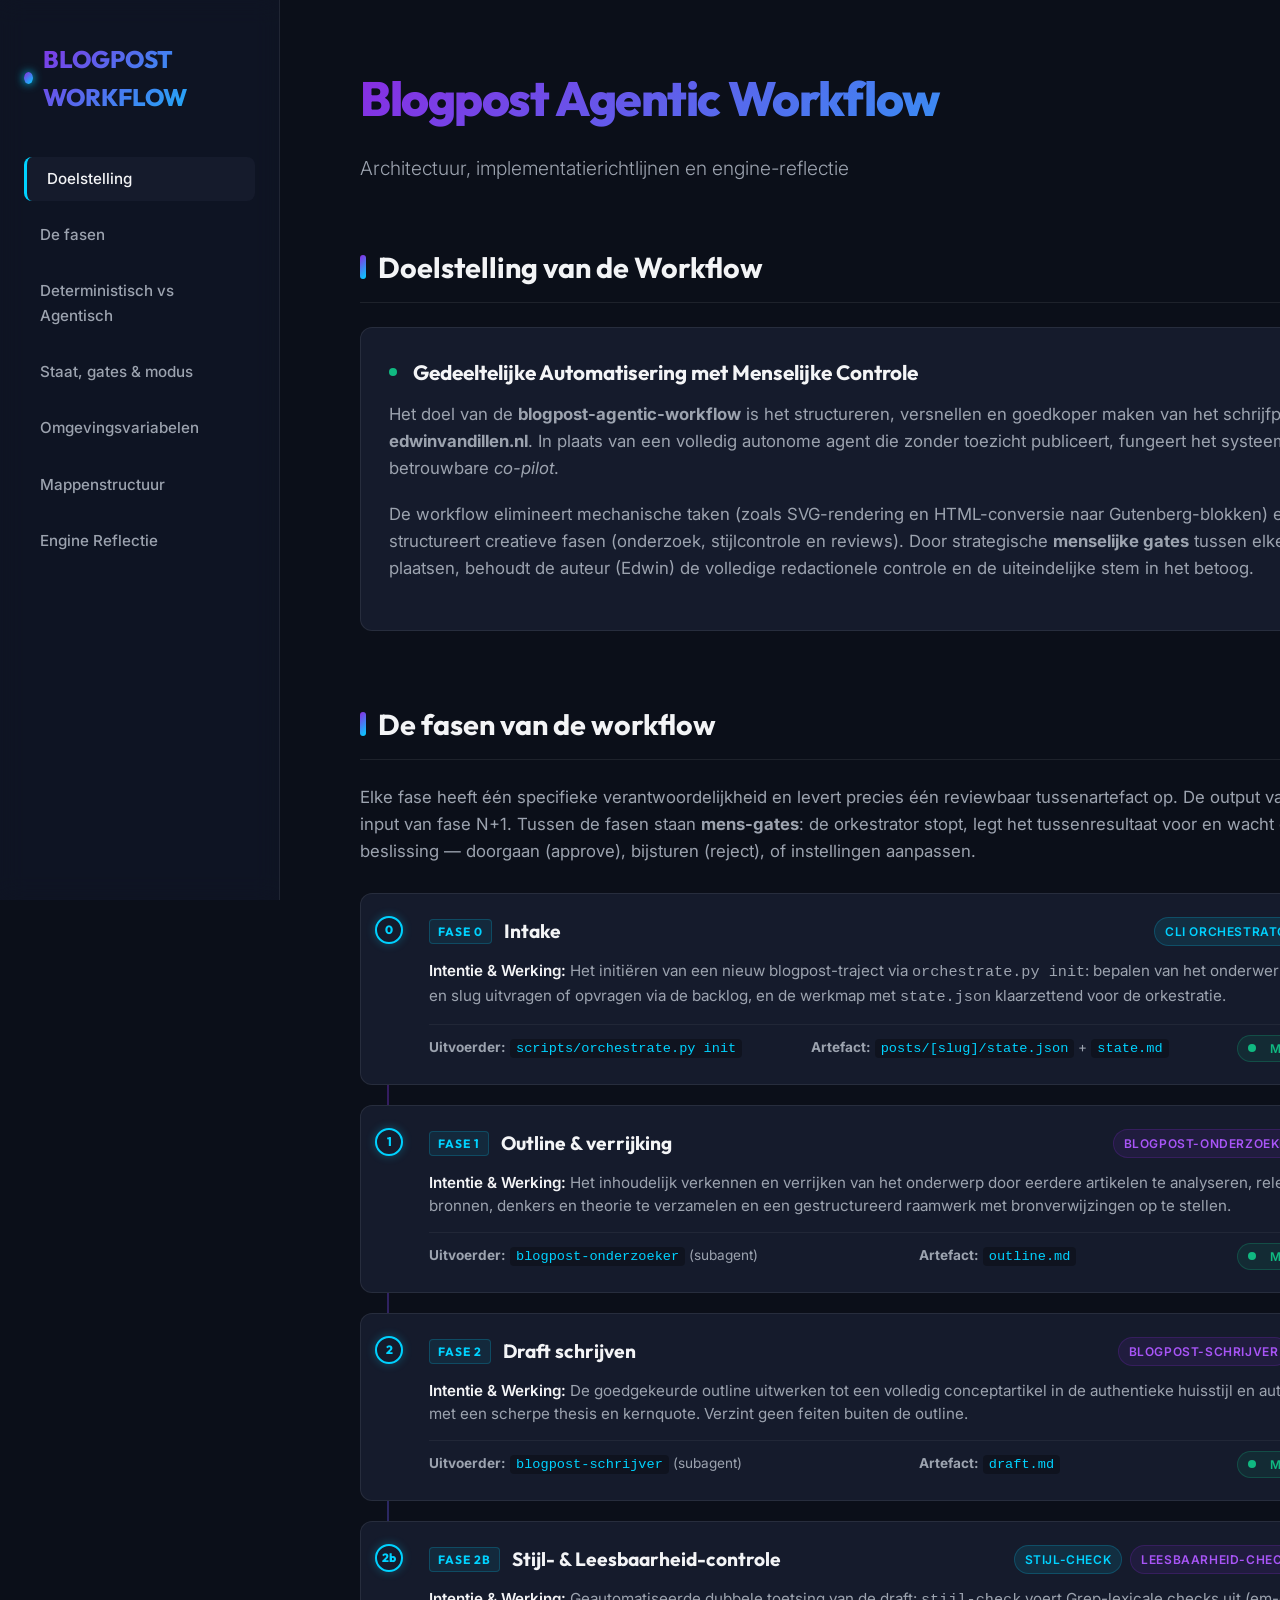
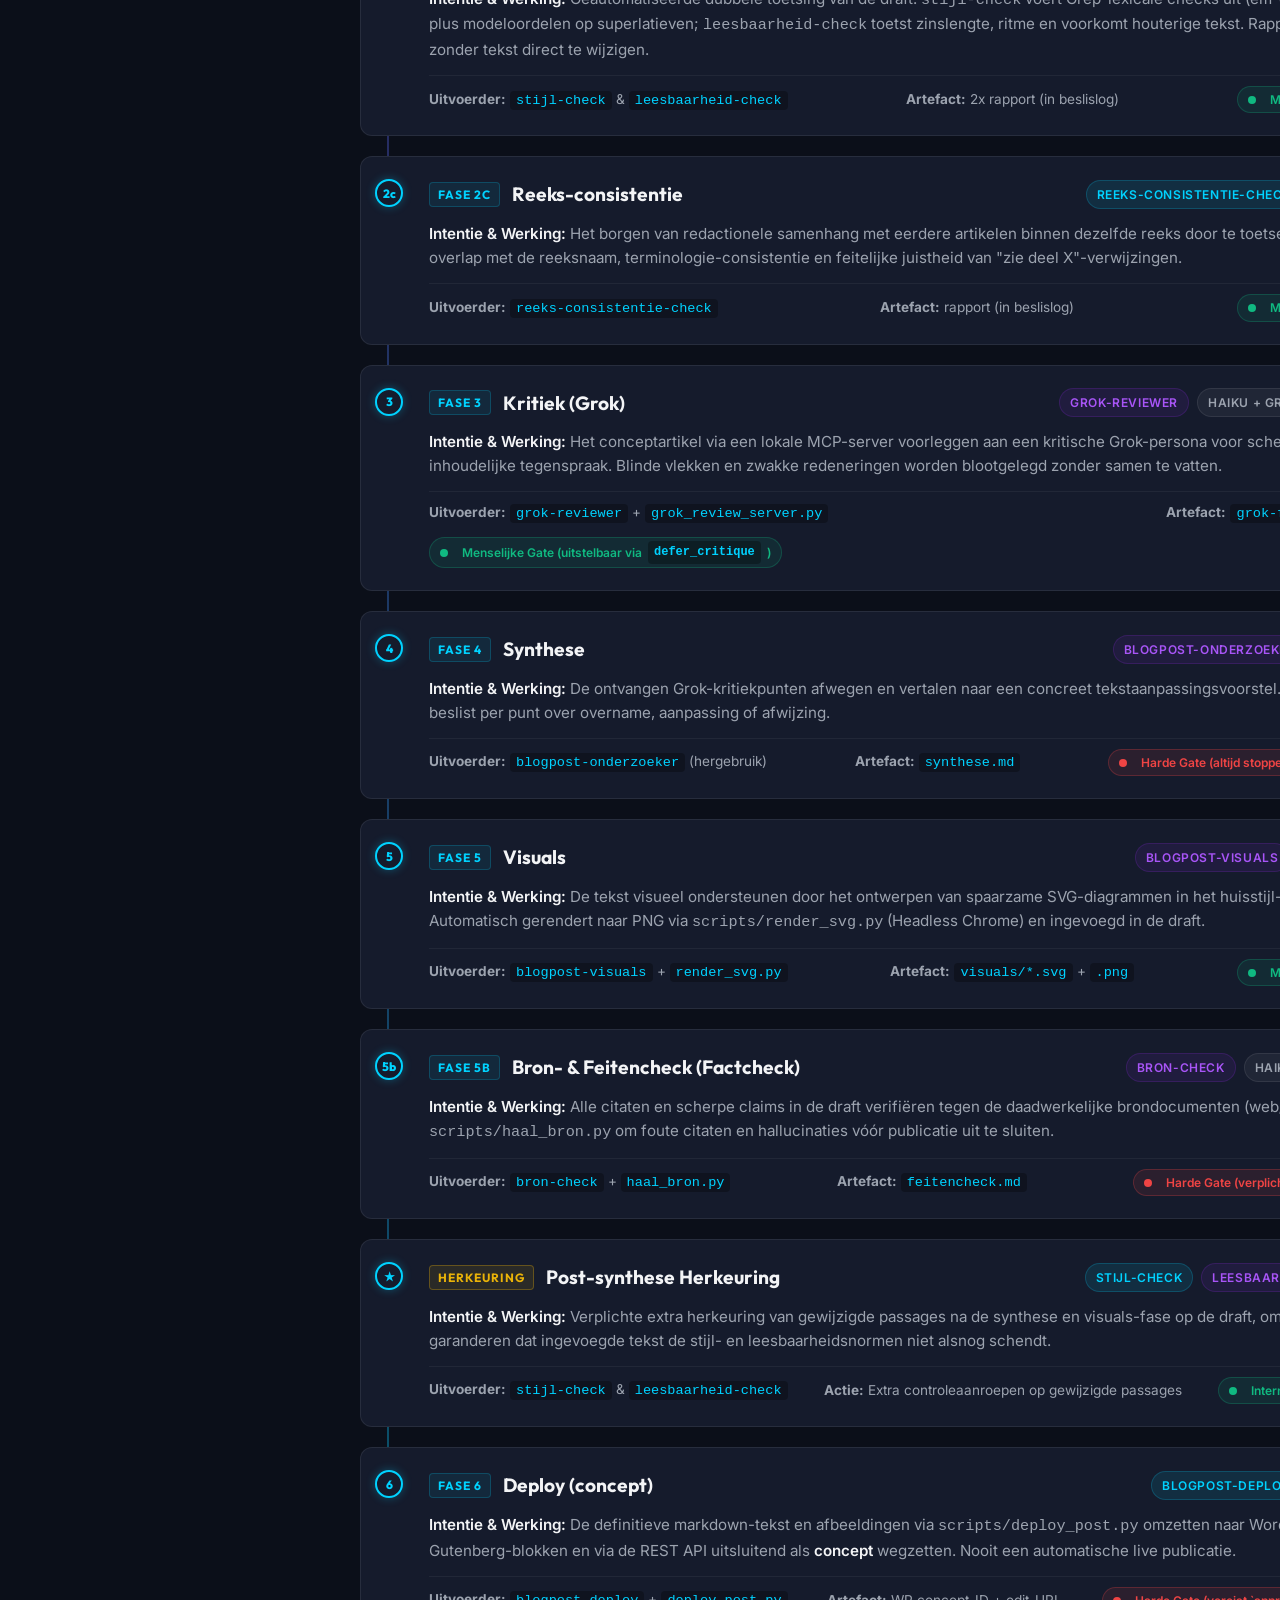
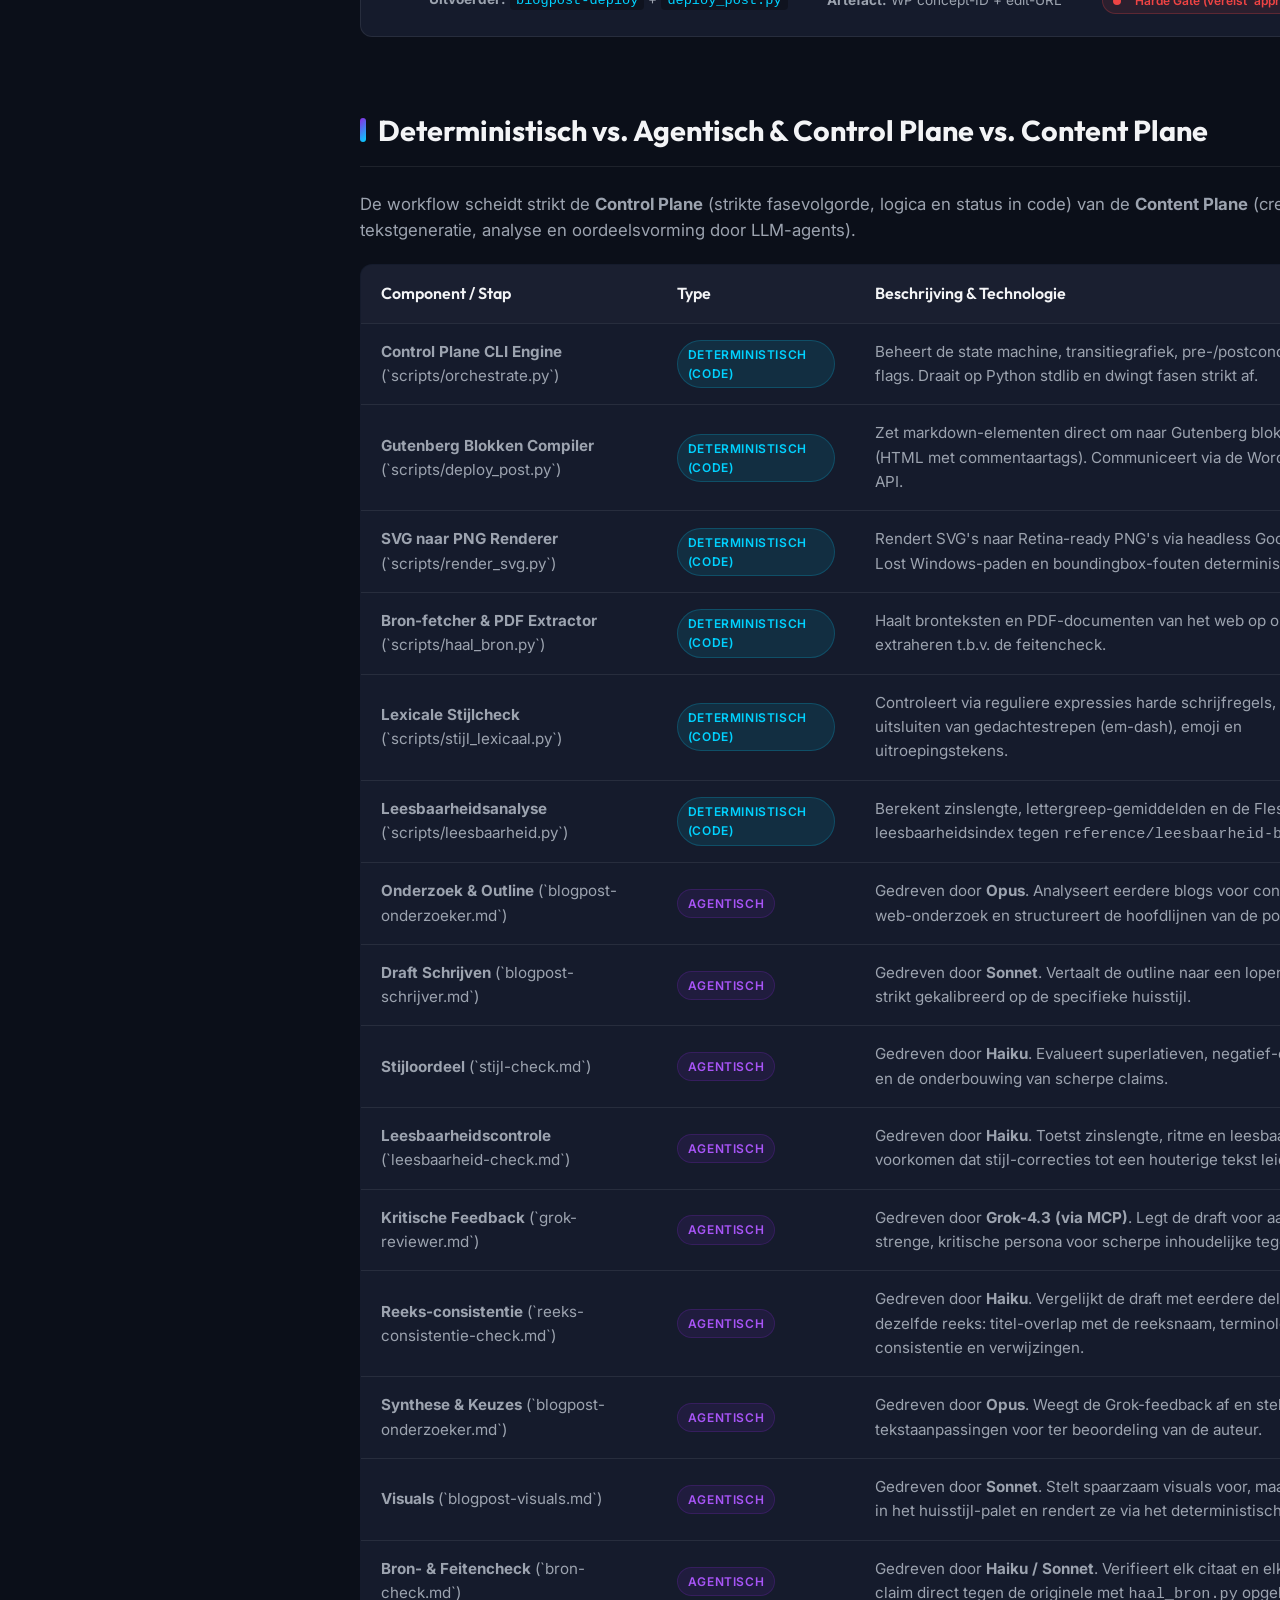
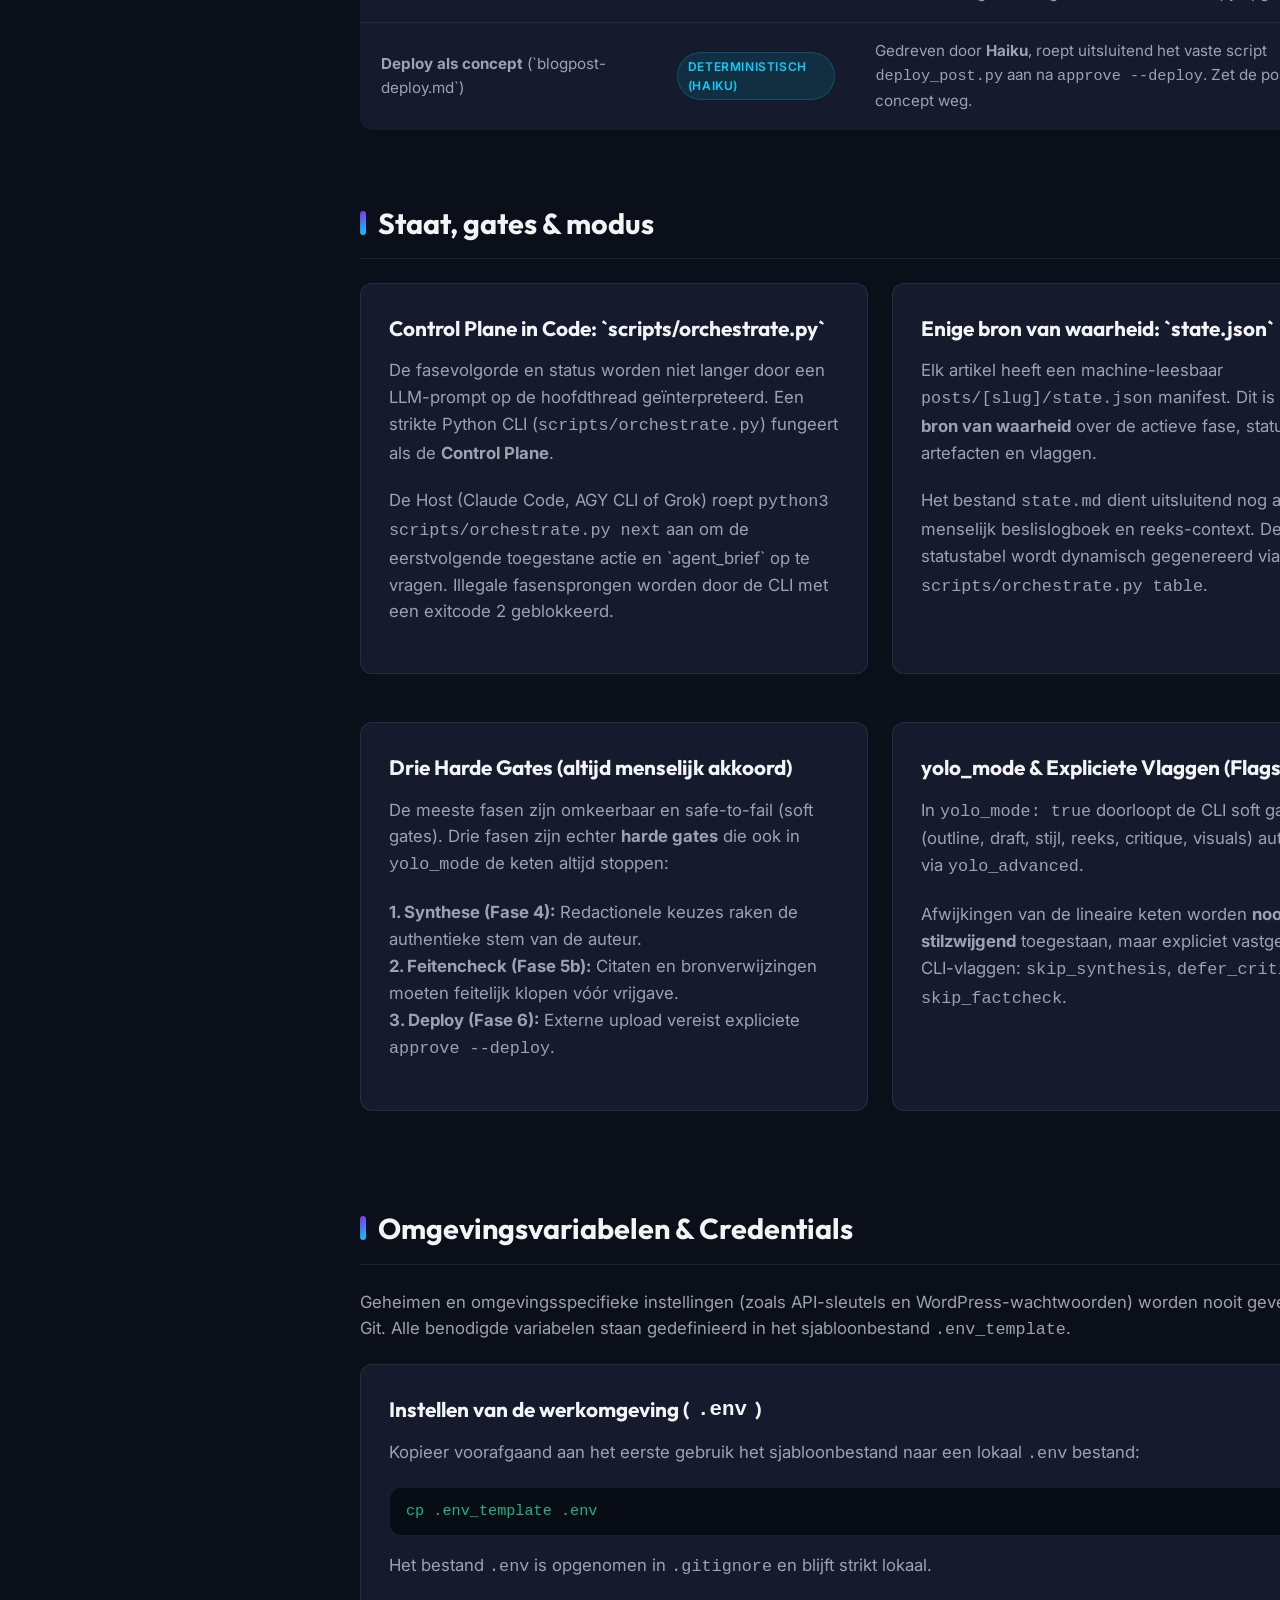
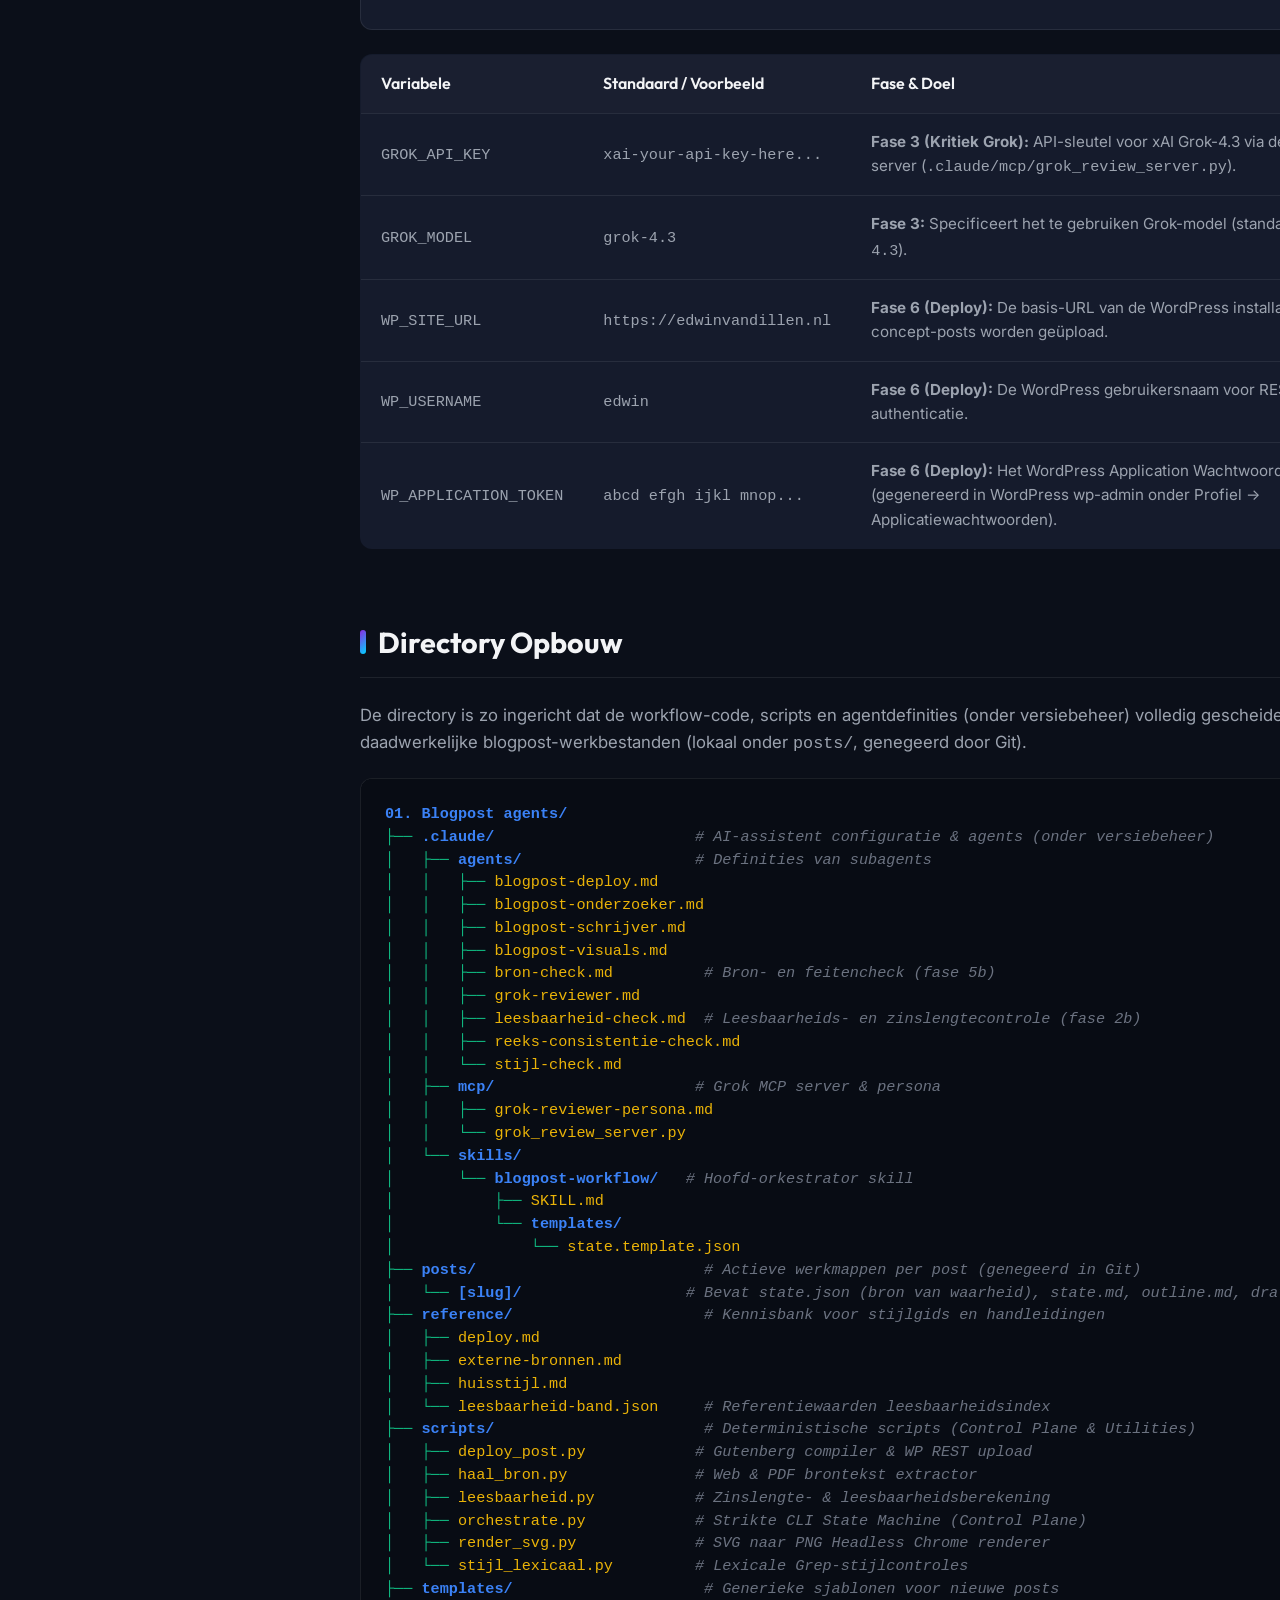
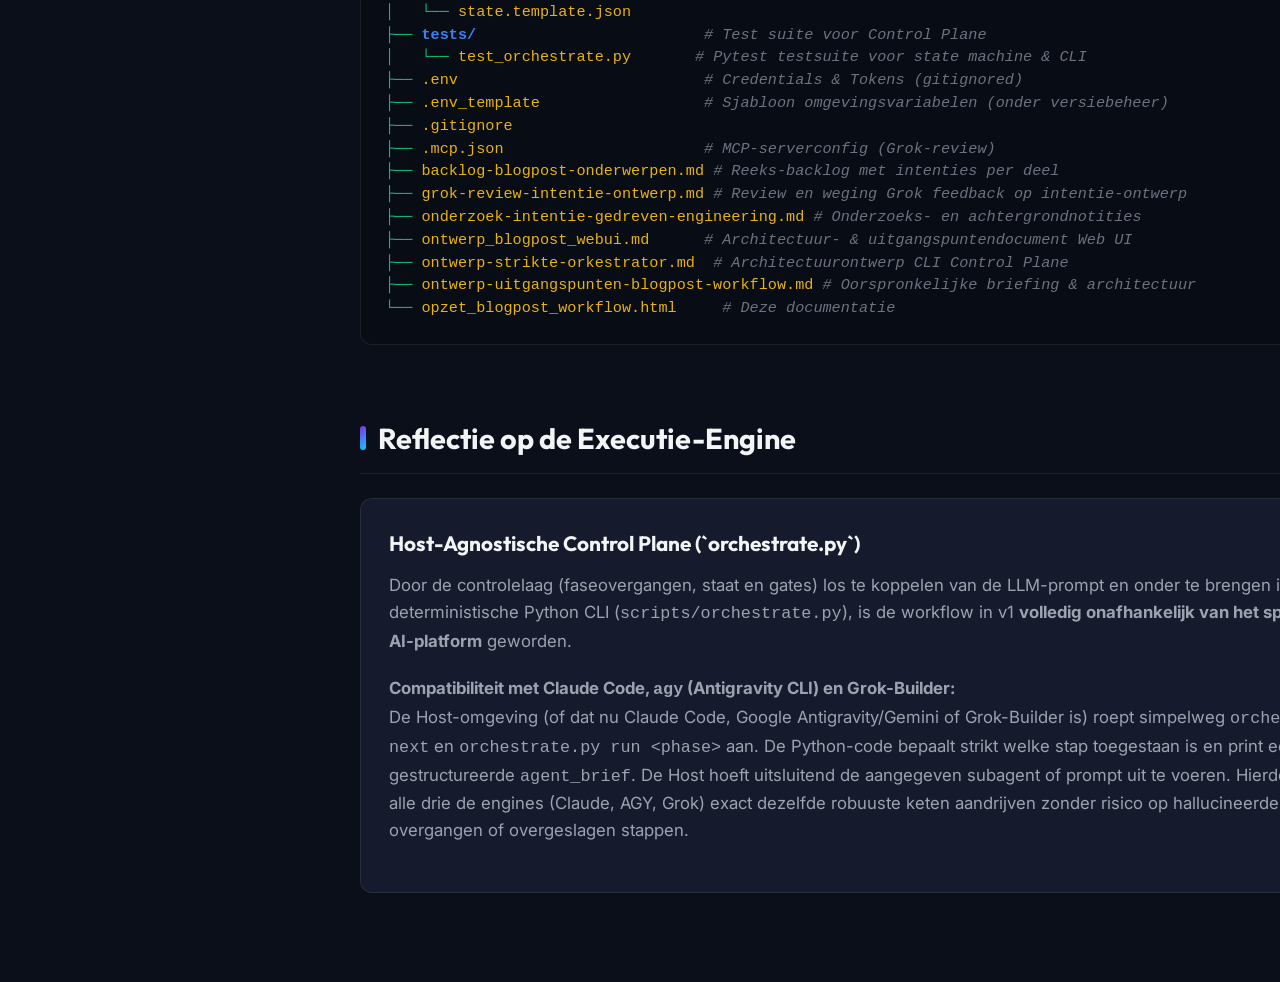
==== opzet_blogpost_workflow.html @ eaa18e64 "docs: add ontwerp_blogpost_webui.md design document for Web UI and refactoring roadmap" ====
<!DOCTYPE html>
<html lang="nl">
<head>
    <meta charset="UTF-8">
    <meta name="viewport" content="width=device-width, initial-scale=1.0">
    <title>Blogpost Agentic Workflow - Documentatie</title>
    <!-- Google Fonts: Outfit & Inter -->
    <link rel="preconnect" href="https://fonts.googleapis.com">
    <link rel="preconnect" href="https://fonts.gstatic.com" crossorigin>
    <link href="https://fonts.googleapis.com/css2?family=Inter:wght@300;400;500;600&family=Outfit:wght@400;500;600;700;800&display=swap" rel="stylesheet">
    <style>
        :root {
            --bg-color: #0b0f19;
            --card-bg: #151b2c;
            --card-hover-bg: #1a2238;
            --text-main: #f3f4f6;
            --text-muted: #9ca3af;
            --accent-primary: #8a2be2;
            --accent-secondary: #00d2ff;
            --accent-gradient: linear-gradient(135deg, #8a2be2 0%, #00d2ff 100%);
            --border-color: rgba(255, 255, 255, 0.08);
            --border-hover: rgba(255, 255, 255, 0.15);
            --glow-color: rgba(138, 43, 226, 0.15);
        }

        * {
            box-sizing: border-box;
            margin: 0;
            padding: 0;
        }

        body {
            font-family: 'Inter', sans-serif;
            background-color: var(--bg-color);
            color: var(--text-main);
            line-height: 1.6;
            padding: 0;
            overflow-x: hidden;
        }

        /* Layout */
        .wrapper {
            display: flex;
            min-height: 100vh;
        }

        /* Sidebar Navigation */
        aside {
            width: 280px;
            background-color: rgba(15, 22, 38, 0.8);
            border-right: 1px solid var(--border-color);
            padding: 40px 24px;
            position: fixed;
            height: 100vh;
            overflow-y: auto;
            backdrop-filter: blur(12px);
            z-index: 10;
        }

        .logo {
            font-family: 'Outfit', sans-serif;
            font-size: 1.5rem;
            font-weight: 800;
            background: var(--accent-gradient);
            -webkit-background-clip: text;
            -webkit-text-fill-color: transparent;
            margin-bottom: 40px;
            display: flex;
            align-items: center;
            gap: 10px;
        }

        .logo::before {
            content: '';
            display: inline-block;
            width: 12px;
            height: 12px;
            border-radius: 50%;
            background: var(--accent-gradient);
            box-shadow: 0 0 10px var(--accent-secondary);
        }

        nav ul {
            list-style: none;
        }

        nav li {
            margin-bottom: 12px;
        }

        nav a {
            color: var(--text-muted);
            text-decoration: none;
            font-size: 0.95rem;
            font-weight: 500;
            display: flex;
            align-items: center;
            padding: 10px 16px;
            border-radius: 8px;
            transition: all 0.3s ease;
        }

        nav a:hover, nav a.active {
            color: var(--text-main);
            background-color: var(--card-bg);
            border-left: 3px solid var(--accent-secondary);
            padding-left: 20px;
        }

        /* Main Content */
        main {
            margin-left: 280px;
            flex: 1;
            padding: 60px 80px;
            max-width: 1200px;
        }

        header {
            margin-bottom: 60px;
            position: relative;
        }

        h1 {
            font-family: 'Outfit', sans-serif;
            font-size: 3rem;
            font-weight: 800;
            margin-bottom: 16px;
            letter-spacing: -0.03em;
            background: var(--accent-gradient);
            -webkit-background-clip: text;
            -webkit-text-fill-color: transparent;
        }

        .subtitle {
            font-size: 1.2rem;
            color: var(--text-muted);
            font-weight: 300;
        }

        section {
            margin-bottom: 70px;
            scroll-margin-top: 60px;
        }

        h2 {
            font-family: 'Outfit', sans-serif;
            font-size: 1.8rem;
            font-weight: 700;
            margin-bottom: 24px;
            border-bottom: 1px solid var(--border-color);
            padding-bottom: 12px;
            display: flex;
            align-items: center;
            gap: 12px;
        }

        h2::before {
            content: '';
            display: inline-block;
            width: 6px;
            height: 24px;
            border-radius: 3px;
            background: var(--accent-gradient);
        }

        p {
            color: var(--text-muted);
            margin-bottom: 20px;
            font-size: 1.05rem;
        }

        /* Cards & Grids */
        .card {
            background-color: var(--card-bg);
            border: 1px solid var(--border-color);
            border-radius: 12px;
            padding: 28px;
            margin-bottom: 24px;
            position: relative;
            overflow: hidden;
            transition: all 0.3s cubic-bezier(0.4, 0, 0.2, 1);
        }

        .card::before {
            content: '';
            position: absolute;
            top: 0;
            left: 0;
            width: 100%;
            height: 100%;
            background: linear-gradient(135deg, rgba(138, 43, 226, 0.05) 0%, rgba(0, 210, 255, 0.05) 100%);
            opacity: 0;
            transition: opacity 0.3s ease;
        }

        .card:hover {
            transform: translateY(-4px);
            border-color: var(--border-hover);
            box-shadow: 0 12px 30px var(--glow-color);
            background-color: var(--card-hover-bg);
        }

        .card:hover::before {
            opacity: 1;
        }

        .card h3 {
            font-family: 'Outfit', sans-serif;
            font-size: 1.3rem;
            margin-bottom: 12px;
            color: var(--text-main);
            display: flex;
            align-items: center;
            gap: 8px;
        }

        .grid-2 {
            display: grid;
            grid-template-columns: 1fr 1fr;
            gap: 24px;
        }

        /* Split view */
        .split {
            display: flex;
            gap: 30px;
        }

        .split-col {
            flex: 1;
        }

        /* Table design */
        table {
            width: 100%;
            border-collapse: collapse;
            margin-top: 20px;
            background-color: var(--card-bg);
            border-radius: 12px;
            overflow: hidden;
            border: 1px solid var(--border-color);
        }

        th, td {
            padding: 16px 20px;
            text-align: left;
        }

        th {
            background-color: rgba(255, 255, 255, 0.02);
            font-family: 'Outfit', sans-serif;
            font-weight: 600;
            color: var(--text-main);
            border-bottom: 1px solid var(--border-color);
        }

        td {
            border-bottom: 1px solid var(--border-color);
            color: var(--text-muted);
            font-size: 0.95rem;
        }

        tr:last-child td {
            border-bottom: none;
        }

        tr:hover td {
            color: var(--text-main);
            background-color: rgba(255, 255, 255, 0.01);
        }

        /* Directory structure styling */
        .dir-tree {
            font-family: 'Courier New', Courier, monospace;
            background-color: #080c14;
            border: 1px solid var(--border-color);
            border-radius: 12px;
            padding: 24px;
            color: #10b981;
            font-size: 0.95rem;
            line-height: 1.5;
            overflow-x: auto;
            white-space: pre;
        }

        .dir-tree .comment {
            color: #6b7280;
            font-style: italic;
        }

        .dir-tree .folder {
            color: #3b82f6;
            font-weight: bold;
        }

        .dir-tree .file {
            color: #eab308;
        }

        /* Badge component */
        .badge {
            display: inline-block;
            padding: 4px 10px;
            border-radius: 9999px;
            font-size: 0.75rem;
            font-weight: 600;
            text-transform: uppercase;
            letter-spacing: 0.05em;
        }

        .badge-det {
            background-color: rgba(0, 210, 255, 0.1);
            color: var(--accent-secondary);
            border: 1px solid rgba(0, 210, 255, 0.2);
        }

        .badge-agent {
            background-color: rgba(138, 43, 226, 0.1);
            color: #a855f7;
            border: 1px solid rgba(138, 43, 226, 0.2);
        }

        /* Interactive pulse dot */
        .pulse {
            width: 8px;
            height: 8px;
            border-radius: 50%;
            background: #10b981;
            box-shadow: 0 0 0 0 rgba(16, 185, 129, 0.7);
            animation: pulse-animation 2s infinite;
            display: inline-block;
            margin-right: 8px;
        }

        @keyframes pulse-animation {
            0% {
                transform: scale(0.95);
                box-shadow: 0 0 0 0 rgba(16, 185, 129, 0.7);
            }
            70% {
                transform: scale(1);
                box-shadow: 0 0 0 6px rgba(16, 185, 129, 0);
            }
            100% {
                transform: scale(0.95);
                box-shadow: 0 0 0 0 rgba(16, 185, 129, 0);
            }
        }

        /* Verticale Fasering Lijst */
        .vertical-phase-list {
            display: flex;
            flex-direction: column;
            gap: 20px;
            margin-top: 28px;
            margin-bottom: 40px;
            position: relative;
        }

        .vertical-phase-list::before {
            content: '';
            position: absolute;
            top: 24px;
            bottom: 24px;
            left: 27px;
            width: 2px;
            background: linear-gradient(180deg, var(--accent-primary) 0%, var(--accent-secondary) 100%);
            opacity: 0.35;
            z-index: 1;
        }

        .vertical-phase-item {
            position: relative;
            background-color: var(--card-bg);
            border: 1px solid var(--border-color);
            border-radius: 12px;
            padding: 22px 26px 22px 68px;
            transition: all 0.3s cubic-bezier(0.4, 0, 0.2, 1);
            z-index: 2;
        }

        .vertical-phase-item:hover {
            background-color: var(--card-hover-bg);
            border-color: var(--border-hover);
            box-shadow: 0 8px 25px var(--glow-color);
            transform: translateX(4px);
        }

        .vertical-phase-marker {
            position: absolute;
            left: 14px;
            top: 22px;
            width: 28px;
            height: 28px;
            border-radius: 50%;
            background: var(--card-bg);
            border: 2px solid var(--accent-secondary);
            color: var(--accent-secondary);
            display: flex;
            align-items: center;
            justify-content: center;
            font-family: 'Outfit', sans-serif;
            font-size: 0.75rem;
            font-weight: 800;
            box-shadow: 0 0 10px rgba(0, 210, 255, 0.3);
            z-index: 3;
        }

        .vertical-phase-content {
            display: flex;
            flex-direction: column;
            gap: 8px;
        }

        .vertical-phase-header {
            display: flex;
            align-items: center;
            justify-content: space-between;
            flex-wrap: wrap;
            gap: 12px;
        }

        .vertical-phase-title-group {
            display: flex;
            align-items: center;
            gap: 12px;
        }

        .vertical-phase-nr {
            font-family: 'Outfit', sans-serif;
            font-size: 0.75rem;
            font-weight: 700;
            text-transform: uppercase;
            letter-spacing: 0.08em;
            color: var(--accent-secondary);
            background: rgba(0, 210, 255, 0.08);
            padding: 2px 8px;
            border-radius: 4px;
            border: 1px solid rgba(0, 210, 255, 0.2);
        }

        .vertical-phase-item h4 {
            font-family: 'Outfit', sans-serif;
            font-size: 1.2rem;
            color: var(--text-main);
            font-weight: 700;
            margin: 0;
        }

        .vertical-phase-badges {
            display: flex;
            align-items: center;
            gap: 8px;
        }

        .vertical-phase-intentie {
            font-size: 0.95rem;
            color: var(--text-muted);
            line-height: 1.55;
            margin-top: 4px;
        }

        .vertical-phase-intentie strong {
            color: var(--text-main);
            font-weight: 600;
        }

        .vertical-phase-meta {
            display: flex;
            flex-wrap: wrap;
            align-items: center;
            justify-content: space-between;
            gap: 12px;
            font-size: 0.85rem;
            color: var(--text-muted);
            padding-top: 10px;
            margin-top: 6px;
            border-top: 1px solid rgba(255, 255, 255, 0.05);
        }

        .vertical-phase-meta code {
            color: var(--accent-secondary);
            font-family: 'Courier New', Courier, monospace;
            background: rgba(0, 0, 0, 0.3);
            padding: 2px 6px;
            border-radius: 4px;
        }

        .vertical-phase-gate-badge {
            display: inline-flex;
            align-items: center;
            gap: 6px;
            font-size: 0.75rem;
            font-weight: 600;
            color: #10b981;
            background-color: rgba(16, 185, 129, 0.1);
            border: 1px solid rgba(16, 185, 129, 0.25);
            padding: 3px 10px;
            border-radius: 999px;
        }

        .badge-model {
            background-color: rgba(255, 255, 255, 0.05);
            color: var(--text-muted);
            border: 1px solid var(--border-color);
        }

        @media (max-width: 600px) {
            .vertical-phase-item {
                padding-left: 54px;
            }
            .vertical-phase-list::before {
                left: 21px;
            }
            .vertical-phase-marker {
                left: 8px;
                width: 26px;
                height: 26px;
            }
        }

        @media (max-width: 900px) {
            aside {
                display: none;
            }
            main {
                margin-left: 0;
                padding: 40px 24px;
            }
            .grid-2 {
                grid-template-columns: 1fr;
            }
        }
    </style>
</head>
<body>

    <div class="wrapper">
        <!-- Sidebar -->
        <aside>
            <div class="logo">BLOGPOST WORKFLOW</div>
            <nav>
                <ul>
                    <li><a href="#doelstelling" class="active">Doelstelling</a></li>
                    <li><a href="#fasen">De fasen</a></li>
                    <li><a href="#architectuur">Deterministisch vs Agentisch</a></li>
                    <li><a href="#implementatie">Staat, gates &amp; modus</a></li>
                    <li><a href="#omgevingsvariabelen">Omgevingsvariabelen</a></li>
                    <li><a href="#mappenstructuur">Mappenstructuur</a></li>
                    <li><a href="#reflectie">Engine Reflectie</a></li>
                </ul>
            </nav>
        </aside>

        <!-- Main Content -->
        <main>
            <header>
                <h1>Blogpost Agentic Workflow</h1>
                <div class="subtitle">Architectuur, implementatierichtlijnen en engine-reflectie</div>
            </header>

            <!-- 1. Doelstelling -->
            <section id="doelstelling">
                <h2>Doelstelling van de Workflow</h2>
                <div class="card">
                    <h3><span class="pulse"></span>Gedeeltelijke Automatisering met Menselijke Controle</h3>
                    <p>Het doel van de <strong>blogpost-agentic-workflow</strong> is het structureren, versnellen en goedkoper maken van het schrijfproces voor <strong>edwinvandillen.nl</strong>. In plaats van een volledig autonome agent die zonder toezicht publiceert, fungeert het systeem als een betrouwbare <em>co-pilot</em>.</p>
                    <p>De workflow elimineert mechanische taken (zoals SVG-rendering en HTML-conversie naar Gutenberg-blokken) en structureert creatieve fasen (onderzoek, stijlcontrole en reviews). Door strategische <strong>menselijke gates</strong> tussen elke stap te plaatsen, behoudt de auteur (Edwin) de volledige redactionele controle en de uiteindelijke stem in het betoog.</p>
                </div>
            </section>

            <!-- 1b. De fasen: visuele tijdslijn -->
            <section id="fasen">
                <h2>De fasen van de workflow</h2>
                <p>Elke fase heeft één specifieke verantwoordelijkheid en levert precies één reviewbaar tussenartefact op. De output van fase N is de input van fase N+1. Tussen de fasen staan <strong>mens-gates</strong>: de orkestrator stopt, legt het tussenresultaat voor en wacht op een beslissing &mdash; doorgaan (approve), bijsturen (reject), of instellingen aanpassen.</p>

                <div class="vertical-phase-list">
                    <div class="vertical-phase-item">
                        <div class="vertical-phase-marker">0</div>
                        <div class="vertical-phase-content">
                            <div class="vertical-phase-header">
                                <div class="vertical-phase-title-group">
                                    <span class="vertical-phase-nr">Fase 0</span>
                                    <h4>Intake</h4>
                                </div>
                                <div class="vertical-phase-badges">
                                    <span class="badge badge-det">CLI Orchestrator</span>
                                    <span class="badge badge-model">Opus</span>
                                </div>
                            </div>
                            <div class="vertical-phase-intentie">
                                <strong>Intentie &amp; Werking:</strong> Het initiëren van een nieuw blogpost-traject via <code>orchestrate.py init</code>: bepalen van het onderwerp, werktitel en slug uitvragen of opvragen via de backlog, en de werkmap met <code>state.json</code> klaarzettend voor de orkestratie.
                            </div>
                            <div class="vertical-phase-meta">
                                <span><strong>Uitvoerder:</strong> <code>scripts/orchestrate.py init</code></span>
                                <span><strong>Artefact:</strong> <code>posts/[slug]/state.json</code> + <code>state.md</code></span>
                                <span class="vertical-phase-gate-badge"><span class="pulse"></span>Menselijke Gate</span>
                            </div>
                        </div>
                    </div>

                    <div class="vertical-phase-item">
                        <div class="vertical-phase-marker">1</div>
                        <div class="vertical-phase-content">
                            <div class="vertical-phase-header">
                                <div class="vertical-phase-title-group">
                                    <span class="vertical-phase-nr">Fase 1</span>
                                    <h4>Outline &amp; verrijking</h4>
                                </div>
                                <div class="vertical-phase-badges">
                                    <span class="badge badge-agent">blogpost-onderzoeker</span>
                                    <span class="badge badge-model">Opus</span>
                                </div>
                            </div>
                            <div class="vertical-phase-intentie">
                                <strong>Intentie &amp; Werking:</strong> Het inhoudelijk verkennen en verrijken van het onderwerp door eerdere artikelen te analyseren, relevante bronnen, denkers en theorie te verzamelen en een gestructureerd raamwerk met bronverwijzingen op te stellen.
                            </div>
                            <div class="vertical-phase-meta">
                                <span><strong>Uitvoerder:</strong> <code>blogpost-onderzoeker</code> (subagent)</span>
                                <span><strong>Artefact:</strong> <code>outline.md</code></span>
                                <span class="vertical-phase-gate-badge"><span class="pulse"></span>Menselijke Gate</span>
                            </div>
                        </div>
                    </div>

                    <div class="vertical-phase-item">
                        <div class="vertical-phase-marker">2</div>
                        <div class="vertical-phase-content">
                            <div class="vertical-phase-header">
                                <div class="vertical-phase-title-group">
                                    <span class="vertical-phase-nr">Fase 2</span>
                                    <h4>Draft schrijven</h4>
                                </div>
                                <div class="vertical-phase-badges">
                                    <span class="badge badge-agent">blogpost-schrijver</span>
                                    <span class="badge badge-model">Sonnet</span>
                                </div>
                            </div>
                            <div class="vertical-phase-intentie">
                                <strong>Intentie &amp; Werking:</strong> De goedgekeurde outline uitwerken tot een volledig conceptartikel in de authentieke huisstijl en auteurstem, met een scherpe thesis en kernquote. Verzint geen feiten buiten de outline.
                            </div>
                            <div class="vertical-phase-meta">
                                <span><strong>Uitvoerder:</strong> <code>blogpost-schrijver</code> (subagent)</span>
                                <span><strong>Artefact:</strong> <code>draft.md</code></span>
                                <span class="vertical-phase-gate-badge"><span class="pulse"></span>Menselijke Gate</span>
                            </div>
                        </div>
                    </div>

                    <div class="vertical-phase-item">
                        <div class="vertical-phase-marker">2b</div>
                        <div class="vertical-phase-content">
                            <div class="vertical-phase-header">
                                <div class="vertical-phase-title-group">
                                    <span class="vertical-phase-nr">Fase 2b</span>
                                    <h4>Stijl- &amp; Leesbaarheid-controle</h4>
                                </div>
                                <div class="vertical-phase-badges">
                                    <span class="badge badge-det">stijl-check</span>
                                    <span class="badge badge-agent">leesbaarheid-check</span>
                                    <span class="badge badge-model">Haiku</span>
                                </div>
                            </div>
                            <div class="vertical-phase-intentie">
                                <strong>Intentie &amp; Werking:</strong> Geautomatiseerde dubbele toetsing van de draft: <code>stijl-check</code> voert Grep-lexicale checks uit (em-dash, emoji) plus modeloordelen op superlatieven; <code>leesbaarheid-check</code> toetst zinslengte, ritme en voorkomt houterige tekst. Rapporteert zonder tekst direct te wijzigen.
                            </div>
                            <div class="vertical-phase-meta">
                                <span><strong>Uitvoerder:</strong> <code>stijl-check</code> &amp; <code>leesbaarheid-check</code></span>
                                <span><strong>Artefact:</strong> 2x rapport (in beslislog)</span>
                                <span class="vertical-phase-gate-badge"><span class="pulse"></span>Menselijke Gate</span>
                            </div>
                        </div>
                    </div>

                    <div class="vertical-phase-item">
                        <div class="vertical-phase-marker">2c</div>
                        <div class="vertical-phase-content">
                            <div class="vertical-phase-header">
                                <div class="vertical-phase-title-group">
                                    <span class="vertical-phase-nr">Fase 2c</span>
                                    <h4>Reeks-consistentie</h4>
                                </div>
                                <div class="vertical-phase-badges">
                                    <span class="badge badge-det">reeks-consistentie-check</span>
                                    <span class="badge badge-model">Haiku</span>
                                </div>
                            </div>
                            <div class="vertical-phase-intentie">
                                <strong>Intentie &amp; Werking:</strong> Het borgen van redactionele samenhang met eerdere artikelen binnen dezelfde reeks door te toetsen op titel-overlap met de reeksnaam, terminologie-consistentie en feitelijke juistheid van "zie deel X"-verwijzingen.
                            </div>
                            <div class="vertical-phase-meta">
                                <span><strong>Uitvoerder:</strong> <code>reeks-consistentie-check</code></span>
                                <span><strong>Artefact:</strong> rapport (in beslislog)</span>
                                <span class="vertical-phase-gate-badge"><span class="pulse"></span>Menselijke Gate</span>
                            </div>
                        </div>
                    </div>

                    <div class="vertical-phase-item">
                        <div class="vertical-phase-marker">3</div>
                        <div class="vertical-phase-content">
                            <div class="vertical-phase-header">
                                <div class="vertical-phase-title-group">
                                    <span class="vertical-phase-nr">Fase 3</span>
                                    <h4>Kritiek (Grok)</h4>
                                </div>
                                <div class="vertical-phase-badges">
                                    <span class="badge badge-agent">grok-reviewer</span>
                                    <span class="badge badge-model">Haiku + Grok-4.3 MCP</span>
                                </div>
                            </div>
                            <div class="vertical-phase-intentie">
                                <strong>Intentie &amp; Werking:</strong> Het conceptartikel via een lokale MCP-server voorleggen aan een kritische Grok-persona voor scherpe inhoudelijke tegenspraak. Blinde vlekken en zwakke redeneringen worden blootgelegd zonder samen te vatten.
                            </div>
                            <div class="vertical-phase-meta">
                                <span><strong>Uitvoerder:</strong> <code>grok-reviewer</code> + <code>grok_review_server.py</code></span>
                                <span><strong>Artefact:</strong> <code>grok-feedback.md</code></span>
                                <span class="vertical-phase-gate-badge"><span class="pulse"></span>Menselijke Gate (uitstelbaar via <code>defer_critique</code>)</span>
                            </div>
                        </div>
                    </div>

                    <div class="vertical-phase-item">
                        <div class="vertical-phase-marker">4</div>
                        <div class="vertical-phase-content">
                            <div class="vertical-phase-header">
                                <div class="vertical-phase-title-group">
                                    <span class="vertical-phase-nr">Fase 4</span>
                                    <h4>Synthese</h4>
                                </div>
                                <div class="vertical-phase-badges">
                                    <span class="badge badge-agent">blogpost-onderzoeker</span>
                                    <span class="badge badge-model">Opus</span>
                                </div>
                            </div>
                            <div class="vertical-phase-intentie">
                                <strong>Intentie &amp; Werking:</strong> De ontvangen Grok-kritiekpunten afwegen en vertalen naar een concreet tekstaanpassingsvoorstel. De auteur beslist per punt over overname, aanpassing of afwijzing.
                            </div>
                            <div class="vertical-phase-meta">
                                <span><strong>Uitvoerder:</strong> <code>blogpost-onderzoeker</code> (hergebruik)</span>
                                <span><strong>Artefact:</strong> <code>synthese.md</code></span>
                                <span class="vertical-phase-gate-badge" style="color: #ef4444; background: rgba(239, 68, 68, 0.1); border-color: rgba(239, 68, 68, 0.25);"><span class="pulse" style="background:#ef4444; box-shadow:0 0 0 0 rgba(239,68,68,0.7);"></span>Harde Gate (altijd stoppen, ook in Yolo)</span>
                            </div>
                        </div>
                    </div>

                    <div class="vertical-phase-item">
                        <div class="vertical-phase-marker">5</div>
                        <div class="vertical-phase-content">
                            <div class="vertical-phase-header">
                                <div class="vertical-phase-title-group">
                                    <span class="vertical-phase-nr">Fase 5</span>
                                    <h4>Visuals</h4>
                                </div>
                                <div class="vertical-phase-badges">
                                    <span class="badge badge-agent">blogpost-visuals</span>
                                    <span class="badge badge-model">Sonnet</span>
                                </div>
                            </div>
                            <div class="vertical-phase-intentie">
                                <strong>Intentie &amp; Werking:</strong> De tekst visueel ondersteunen door het ontwerpen van spaarzame SVG-diagrammen in het huisstijl-palet. Automatisch gerendert naar PNG via <code>scripts/render_svg.py</code> (Headless Chrome) en ingevoegd in de draft.
                            </div>
                            <div class="vertical-phase-meta">
                                <span><strong>Uitvoerder:</strong> <code>blogpost-visuals</code> + <code>render_svg.py</code></span>
                                <span><strong>Artefact:</strong> <code>visuals/*.svg</code> + <code>.png</code></span>
                                <span class="vertical-phase-gate-badge"><span class="pulse"></span>Menselijke Gate</span>
                            </div>
                        </div>
                    </div>

                    <div class="vertical-phase-item">
                        <div class="vertical-phase-marker">5b</div>
                        <div class="vertical-phase-content">
                            <div class="vertical-phase-header">
                                <div class="vertical-phase-title-group">
                                    <span class="vertical-phase-nr">Fase 5b</span>
                                    <h4>Bron- &amp; Feitencheck (Factcheck)</h4>
                                </div>
                                <div class="vertical-phase-badges">
                                    <span class="badge badge-agent">bron-check</span>
                                    <span class="badge badge-model">Haiku / Sonnet</span>
                                </div>
                            </div>
                            <div class="vertical-phase-intentie">
                                <strong>Intentie &amp; Werking:</strong> Alle citaten en scherpe claims in de draft verifiëren tegen de daadwerkelijke brondocumenten (web/PDF) via <code>scripts/haal_bron.py</code> om foute citaten en hallucinaties vóór publicatie uit te sluiten.
                            </div>
                            <div class="vertical-phase-meta">
                                <span><strong>Uitvoerder:</strong> <code>bron-check</code> + <code>haal_bron.py</code></span>
                                <span><strong>Artefact:</strong> <code>feitencheck.md</code></span>
                                <span class="vertical-phase-gate-badge" style="color: #ef4444; background: rgba(239, 68, 68, 0.1); border-color: rgba(239, 68, 68, 0.25);"><span class="pulse" style="background:#ef4444; box-shadow:0 0 0 0 rgba(239,68,68,0.7);"></span>Harde Gate (verplicht vóór deploy)</span>
                            </div>
                        </div>
                    </div>

                    <div class="vertical-phase-item">
                        <div class="vertical-phase-marker">★</div>
                        <div class="vertical-phase-content">
                            <div class="vertical-phase-header">
                                <div class="vertical-phase-title-group">
                                    <span class="vertical-phase-nr" style="color: #eab308; background: rgba(234, 179, 8, 0.1); border-color: rgba(234, 179, 8, 0.3);">Herkeuring</span>
                                    <h4>Post-synthese Herkeuring</h4>
                                </div>
                                <div class="vertical-phase-badges">
                                    <span class="badge badge-det">stijl-check</span>
                                    <span class="badge badge-agent">leesbaarheid-check</span>
                                </div>
                            </div>
                            <div class="vertical-phase-intentie">
                                <strong>Intentie &amp; Werking:</strong> Verplichte extra herkeuring van gewijzigde passages na de synthese en visuals-fase op de draft, om te garanderen dat ingevoegde tekst de stijl- en leesbaarheidsnormen niet alsnog schendt.
                            </div>
                            <div class="vertical-phase-meta">
                                <span><strong>Uitvoerder:</strong> <code>stijl-check</code> &amp; <code>leesbaarheid-check</code></span>
                                <span><strong>Actie:</strong> Extra controleaanroepen op gewijzigde passages</span>
                                <span class="vertical-phase-gate-badge"><span class="pulse"></span>Interne Hercontrole</span>
                            </div>
                        </div>
                    </div>

                    <div class="vertical-phase-item">
                        <div class="vertical-phase-marker">6</div>
                        <div class="vertical-phase-content">
                            <div class="vertical-phase-header">
                                <div class="vertical-phase-title-group">
                                    <span class="vertical-phase-nr">Fase 6</span>
                                    <h4>Deploy (concept)</h4>
                                </div>
                                <div class="vertical-phase-badges">
                                    <span class="badge badge-det">blogpost-deploy</span>
                                    <span class="badge badge-model">Haiku</span>
                                </div>
                            </div>
                            <div class="vertical-phase-intentie">
                                <strong>Intentie &amp; Werking:</strong> De definitieve markdown-tekst en afbeeldingen via <code>scripts/deploy_post.py</code> omzetten naar WordPress Gutenberg-blokken en via de REST API uitsluitend als <strong>concept</strong> wegzetten. Nooit een automatische live publicatie.
                            </div>
                            <div class="vertical-phase-meta">
                                <span><strong>Uitvoerder:</strong> <code>blogpost-deploy</code> + <code>deploy_post.py</code></span>
                                <span><strong>Artefact:</strong> WP concept-ID + edit-URL</span>
                                <span class="vertical-phase-gate-badge" style="color: #ef4444; background: rgba(239, 68, 68, 0.1); border-color: rgba(239, 68, 68, 0.25);"><span class="pulse" style="background:#ef4444; box-shadow:0 0 0 0 rgba(239,68,68,0.7);"></span>Harde Gate (vereist `approve --deploy`)</span>
                            </div>
                        </div>
                    </div>
                </div>
            </section>

            <!-- 2. Deterministisch vs Agentisch -->
            <section id="architectuur">
                <h2>Deterministisch vs. Agentisch &amp; Control Plane vs. Content Plane</h2>
                <p>De workflow scheidt strikt de <strong>Control Plane</strong> (strikte fasevolgorde, logica en status in code) van de <strong>Content Plane</strong> (creatieve tekstgeneratie, analyse en oordeelsvorming door LLM-agents).</p>
                
                <table>
                    <thead>
                        <tr>
                            <th>Component / Stap</th>
                            <th>Type</th>
                            <th>Beschrijving &amp; Technologie</th>
                        </tr>
                    </thead>
                    <tbody>
                        <tr>
                            <td><strong>Control Plane CLI Engine</strong> (`scripts/orchestrate.py`)</td>
                            <td><span class="badge badge-det">Deterministisch (Code)</span></td>
                            <td>Beheert de state machine, transitiegrafiek, pre-/postconditions en flags. Draait op Python stdlib en dwingt fasen strikt af.</td>
                        </tr>
                        <tr>
                            <td><strong>Gutenberg Blokken Compiler</strong> (`scripts/deploy_post.py`)</td>
                            <td><span class="badge badge-det">Deterministisch (Code)</span></td>
                            <td>Zet markdown-elementen direct om naar Gutenberg blok-markup (HTML met commentaartags). Communiceert via de WordPress REST API.</td>
                        </tr>
                        <tr>
                            <td><strong>SVG naar PNG Renderer</strong> (`scripts/render_svg.py`)</td>
                            <td><span class="badge badge-det">Deterministisch (Code)</span></td>
                            <td>Rendert SVG's naar Retina-ready PNG's via headless Google Chrome. Lost Windows-paden en boundingbox-fouten deterministisch op.</td>
                        </tr>
                        <tr>
                            <td><strong>Bron-fetcher &amp; PDF Extractor</strong> (`scripts/haal_bron.py`)</td>
                            <td><span class="badge badge-det">Deterministisch (Code)</span></td>
                            <td>Haalt bronteksten en PDF-documenten van het web op om tekst te extraheren t.b.v. de feitencheck.</td>
                        </tr>
                        <tr>
                            <td><strong>Lexicale Stijlcheck</strong> (`scripts/stijl_lexicaal.py`)</td>
                            <td><span class="badge badge-det">Deterministisch (Code)</span></td>
                            <td>Controleert via reguliere expressies harde schrijfregels, zoals het uitsluiten van gedachtestrepen (em-dash), emoji en uitroepingstekens.</td>
                        </tr>
                        <tr>
                            <td><strong>Leesbaarheidsanalyse</strong> (`scripts/leesbaarheid.py`)</td>
                            <td><span class="badge badge-det">Deterministisch (Code)</span></td>
                            <td>Berekent zinslengte, lettergreep-gemiddelden en de Flesch-Douma leesbaarheidsindex tegen <code>reference/leesbaarheid-band.json</code>.</td>
                        </tr>
                        <tr>
                            <td><strong>Onderzoek &amp; Outline</strong> (`blogpost-onderzoeker.md`)</td>
                            <td><span class="badge badge-agent">Agentisch</span></td>
                            <td>Gedreven door <strong>Opus</strong>. Analyseert eerdere blogs voor context, doet web-onderzoek en structureert de hoofdlijnen van de post.</td>
                        </tr>
                        <tr>
                            <td><strong>Draft Schrijven</strong> (`blogpost-schrijver.md`)</td>
                            <td><span class="badge badge-agent">Agentisch</span></td>
                            <td>Gedreven door <strong>Sonnet</strong>. Vertaalt de outline naar een lopend verhaal, strikt gekalibreerd op de specifieke huisstijl.</td>
                        </tr>
                        <tr>
                            <td><strong>Stijloordeel</strong> (`stijl-check.md`)</td>
                            <td><span class="badge badge-agent">Agentisch</span></td>
                            <td>Gedreven door <strong>Haiku</strong>. Evalueert superlatieven, negatief-eerst-zinnen en de onderbouwing van scherpe claims.</td>
                        </tr>
                        <tr>
                            <td><strong>Leesbaarheidscontrole</strong> (`leesbaarheid-check.md`)</td>
                            <td><span class="badge badge-agent">Agentisch</span></td>
                            <td>Gedreven door <strong>Haiku</strong>. Toetst zinslengte, ritme en leesbaarheid om te voorkomen dat stijl-correcties tot een houterige tekst leiden.</td>
                        </tr>
                        <tr>
                            <td><strong>Kritische Feedback</strong> (`grok-reviewer.md`)</td>
                            <td><span class="badge badge-agent">Agentisch</span></td>
                            <td>Gedreven door <strong>Grok-4.3 (via MCP)</strong>. Legt de draft voor aan een strenge, kritische persona voor scherpe inhoudelijke tegenspraak.</td>
                        </tr>
                        <tr>
                            <td><strong>Reeks-consistentie</strong> (`reeks-consistentie-check.md`)</td>
                            <td><span class="badge badge-agent">Agentisch</span></td>
                            <td>Gedreven door <strong>Haiku</strong>. Vergelijkt de draft met eerdere delen van dezelfde reeks: titel-overlap met de reeksnaam, terminologie-consistentie en verwijzingen.</td>
                        </tr>
                        <tr>
                            <td><strong>Synthese &amp; Keuzes</strong> (`blogpost-onderzoeker.md`)</td>
                            <td><span class="badge badge-agent">Agentisch</span></td>
                            <td>Gedreven door <strong>Opus</strong>. Weegt de Grok-feedback af en stelt concrete tekstaanpassingen voor ter beoordeling van de auteur.</td>
                        </tr>
                        <tr>
                            <td><strong>Visuals</strong> (`blogpost-visuals.md`)</td>
                            <td><span class="badge badge-agent">Agentisch</span></td>
                            <td>Gedreven door <strong>Sonnet</strong>. Stelt spaarzaam visuals voor, maakt ze als SVG in het huisstijl-palet en rendert ze via het deterministische script.</td>
                        </tr>
                        <tr>
                            <td><strong>Bron- &amp; Feitencheck</strong> (`bron-check.md`)</td>
                            <td><span class="badge badge-agent">Agentisch</span></td>
                            <td>Gedreven door <strong>Haiku / Sonnet</strong>. Verifieert elk citaat en elke bewerende claim direct tegen de originele met <code>haal_bron.py</code> opgehaalde tekst.</td>
                        </tr>
                        <tr>
                            <td><strong>Deploy als concept</strong> (`blogpost-deploy.md`)</td>
                            <td><span class="badge badge-det">Deterministisch (Haiku)</span></td>
                            <td>Gedreven door <strong>Haiku</strong>, roept uitsluitend het vaste script <code>deploy_post.py</code> aan na <code>approve --deploy</code>. Zet de post altijd als concept weg.</td>
                        </tr>
                    </tbody>
                </table>
            </section>

            <!-- 3. Workflow Executie -->
            <section id="implementatie">
                <h2>Staat, gates &amp; modus</h2>
                <div class="grid-2">
                    <div class="card">
                        <h3>Control Plane in Code: `scripts/orchestrate.py`</h3>
                        <p>De fasevolgorde en status worden niet langer door een LLM-prompt op de hoofdthread geïnterpreteerd. Een strikte Python CLI (<code>scripts/orchestrate.py</code>) fungeert als de <strong>Control Plane</strong>.</p>
                        <p>De Host (Claude Code, AGY CLI of Grok) roept <code>python3 scripts/orchestrate.py next</code> aan om de eerstvolgende toegestane actie en `agent_brief` op te vragen. Illegale fasensprongen worden door de CLI met een exitcode 2 geblokkeerd.</p>
                    </div>
                    <div class="card">
                        <h3>Enige bron van waarheid: `state.json`</h3>
                        <p>Elk artikel heeft een machine-leesbaar <code>posts/[slug]/state.json</code> manifest. Dit is de <strong>enige bron van waarheid</strong> over de actieve fase, status, artefacten en vlaggen.</p>
                        <p>Het bestand <code>state.md</code> dient uitsluitend nog als menselijk beslislogboek en reeks-context. De statustabel wordt dynamisch gegenereerd via <code>python3 scripts/orchestrate.py table</code>.</p>
                    </div>
                    <div class="card">
                        <h3>Drie Harde Gates (altijd menselijk akkoord)</h3>
                        <p>De meeste fasen zijn omkeerbaar en safe-to-fail (soft gates). Drie fasen zijn echter <strong>harde gates</strong> die ook in <code>yolo_mode</code> de keten altijd stoppen:</p>
                        <p><strong>1. Synthese (Fase 4):</strong> Redactionele keuzes raken de authentieke stem van de auteur.<br>
                           <strong>2. Feitencheck (Fase 5b):</strong> Citaten en bronverwijzingen moeten feitelijk klopen vóór vrijgave.<br>
                           <strong>3. Deploy (Fase 6):</strong> Externe upload vereist expliciete <code>approve --deploy</code>.</p>
                    </div>
                    <div class="card">
                        <h3>yolo_mode &amp; Expliciete Vlaggen (Flags)</h3>
                        <p>In <code>yolo_mode: true</code> doorloopt de CLI soft gates (outline, draft, stijl, reeks, critique, visuals) automatisch via <code>yolo_advanced</code>.</p>
                        <p>Afwijkingen van de lineaire keten worden <strong>nooit stilzwijgend</strong> toegestaan, maar expliciet vastgelegd als CLI-vlaggen: <code>skip_synthesis</code>, <code>defer_critique</code>, <code>skip_factcheck</code>.</p>
                    </div>
                </div>
            </section>

            <!-- 3b. Omgevingsvariabelen & Credentials -->
            <section id="omgevingsvariabelen">
                <h2>Omgevingsvariabelen &amp; Credentials</h2>
                <p>Geheimen en omgevingsspecifieke instellingen (zoals API-sleutels en WordPress-wachtwoorden) worden nooit geversioneerd in Git. Alle benodigde variabelen staan gedefinieerd in het sjabloonbestand <code>.env_template</code>.</p>

                <div class="card">
                    <h3>Instellen van de werkomgeving (<code>.env</code>)</h3>
                    <p>Kopieer voorafgaand aan het eerste gebruik het sjabloonbestand naar een lokaal <code>.env</code> bestand:</p>
                    <pre class="dir-tree" style="padding: 12px 16px; margin-bottom: 16px;">cp .env_template .env</pre>
                    <p>Het bestand <code>.env</code> is opgenomen in <code>.gitignore</code> en blijft strikt lokaal.</p>
                </div>

                <table>
                    <thead>
                        <tr>
                            <th>Variabele</th>
                            <th>Standaard / Voorbeeld</th>
                            <th>Fase &amp; Doel</th>
                        </tr>
                    </thead>
                    <tbody>
                        <tr>
                            <td><code>GROK_API_KEY</code></td>
                            <td><code>xai-your-api-key-here...</code></td>
                            <td><strong>Fase 3 (Kritiek Grok):</strong> API-sleutel voor xAI Grok-4.3 via de lokale MCP server (<code>.claude/mcp/grok_review_server.py</code>).</td>
                        </tr>
                        <tr>
                            <td><code>GROK_MODEL</code></td>
                            <td><code>grok-4.3</code></td>
                            <td><strong>Fase 3:</strong> Specificeert het te gebruiken Grok-model (standaard <code>grok-4.3</code>).</td>
                        </tr>
                        <tr>
                            <td><code>WP_SITE_URL</code></td>
                            <td><code>https://edwinvandillen.nl</code></td>
                            <td><strong>Fase 6 (Deploy):</strong> De basis-URL van de WordPress installatie waarnaar concept-posts worden geüpload.</td>
                        </tr>
                        <tr>
                            <td><code>WP_USERNAME</code></td>
                            <td><code>edwin</code></td>
                            <td><strong>Fase 6 (Deploy):</strong> De WordPress gebruikersnaam voor REST API authenticatie.</td>
                        </tr>
                        <tr>
                            <td><code>WP_APPLICATION_TOKEN</code></td>
                            <td><code>abcd efgh ijkl mnop...</code></td>
                            <td><strong>Fase 6 (Deploy):</strong> Het WordPress Application Wachtwoord (gegenereerd in WordPress wp-admin onder Profiel &rarr; Applicatiewachtwoorden).</td>
                        </tr>
                    </tbody>
                </table>
            </section>

            <!-- 4. Mappenstructuur -->
            <section id="mappenstructuur">
                <h2>Directory Opbouw</h2>
                <p>De directory is zo ingericht dat de workflow-code, scripts en agentdefinities (onder versiebeheer) volledig gescheiden zijn van de daadwerkelijke blogpost-werkbestanden (lokaal onder <code>posts/</code>, genegeerd door Git).</p>
                
                <pre class="dir-tree">
<span class="folder">01. Blogpost agents/</span>
├── <span class="folder">.claude/</span>                      <span class="comment"># AI-assistent configuratie &amp; agents (onder versiebeheer)</span>
│   ├── <span class="folder">agents/</span>                   <span class="comment"># Definities van subagents</span>
│   │   ├── <span class="file">blogpost-deploy.md</span>
│   │   ├── <span class="file">blogpost-onderzoeker.md</span>
│   │   ├── <span class="file">blogpost-schrijver.md</span>
│   │   ├── <span class="file">blogpost-visuals.md</span>
│   │   ├── <span class="file">bron-check.md</span>          <span class="comment"># Bron- en feitencheck (fase 5b)</span>
│   │   ├── <span class="file">grok-reviewer.md</span>
│   │   ├── <span class="file">leesbaarheid-check.md</span>  <span class="comment"># Leesbaarheids- en zinslengtecontrole (fase 2b)</span>
│   │   ├── <span class="file">reeks-consistentie-check.md</span>
│   │   └── <span class="file">stijl-check.md</span>
│   ├── <span class="folder">mcp/</span>                      <span class="comment"># Grok MCP server &amp; persona</span>
│   │   ├── <span class="file">grok-reviewer-persona.md</span>
│   │   └── <span class="file">grok_review_server.py</span>
│   └── <span class="folder">skills/</span>
│       └── <span class="folder">blogpost-workflow/</span>   <span class="comment"># Hoofd-orkestrator skill</span>
│           ├── <span class="file">SKILL.md</span>
│           └── <span class="folder">templates/</span>
│               └── <span class="file">state.template.json</span>
├── <span class="folder">posts/</span>                         <span class="comment"># Actieve werkmappen per post (genegeerd in Git)</span>
│   └── <span class="folder">[slug]/</span>                  <span class="comment"># Bevat state.json (bron van waarheid), state.md, outline.md, draft.md, grok-feedback.md, synthese.md, feitencheck.md, visuals/</span>
├── <span class="folder">reference/</span>                     <span class="comment"># Kennisbank voor stijlgids en handleidingen</span>
│   ├── <span class="file">deploy.md</span>
│   ├── <span class="file">externe-bronnen.md</span>
│   ├── <span class="file">huisstijl.md</span>
│   └── <span class="file">leesbaarheid-band.json</span>     <span class="comment"># Referentiewaarden leesbaarheidsindex</span>
├── <span class="folder">scripts/</span>                       <span class="comment"># Deterministische scripts (Control Plane &amp; Utilities)</span>
│   ├── <span class="file">deploy_post.py</span>            <span class="comment"># Gutenberg compiler &amp; WP REST upload</span>
│   ├── <span class="file">haal_bron.py</span>              <span class="comment"># Web &amp; PDF brontekst extractor</span>
│   ├── <span class="file">leesbaarheid.py</span>           <span class="comment"># Zinslengte- &amp; leesbaarheidsberekening</span>
│   ├── <span class="file">orchestrate.py</span>            <span class="comment"># Strikte CLI State Machine (Control Plane)</span>
│   ├── <span class="file">render_svg.py</span>             <span class="comment"># SVG naar PNG Headless Chrome renderer</span>
│   └── <span class="file">stijl_lexicaal.py</span>         <span class="comment"># Lexicale Grep-stijlcontroles</span>
├── <span class="folder">templates/</span>                     <span class="comment"># Generieke sjablonen voor nieuwe posts</span>
│   └── <span class="file">state.template.json</span>
├── <span class="folder">tests/</span>                         <span class="comment"># Test suite voor Control Plane</span>
│   └── <span class="file">test_orchestrate.py</span>       <span class="comment"># Pytest testsuite voor state machine &amp; CLI</span>
├── <span class="file">.env</span>                           <span class="comment"># Credentials &amp; Tokens (gitignored)</span>
├── <span class="file">.env_template</span>                  <span class="comment"># Sjabloon omgevingsvariabelen (onder versiebeheer)</span>
├── <span class="file">.gitignore</span>
├── <span class="file">.mcp.json</span>                      <span class="comment"># MCP-serverconfig (Grok-review)</span>
├── <span class="file">backlog-blogpost-onderwerpen.md</span> <span class="comment"># Reeks-backlog met intenties per deel</span>
├── <span class="file">grok-review-intentie-ontwerp.md</span> <span class="comment"># Review en weging Grok feedback op intentie-ontwerp</span>
├── <span class="file">onderzoek-intentie-gedreven-engineering.md</span> <span class="comment"># Onderzoeks- en achtergrondnotities</span>
├── <span class="file">ontwerp_blogpost_webui.md</span>      <span class="comment"># Architectuur- &amp; uitgangspuntendocument Web UI</span>
├── <span class="file">ontwerp-strikte-orkestrator.md</span>  <span class="comment"># Architectuurontwerp CLI Control Plane</span>
├── <span class="file">ontwerp-uitgangspunten-blogpost-workflow.md</span> <span class="comment"># Oorspronkelijke briefing &amp; architectuur</span>
└── <span class="file">opzet_blogpost_workflow.html</span>     <span class="comment"># Deze documentatie</span></pre>
            </section>

            <!-- 5. Reflectie op de Executie-Engine -->
            <section id="reflectie">
                <h2>Reflectie op de Executie-Engine</h2>
                <div class="card">
                    <h3>Host-Agnostische Control Plane (`orchestrate.py`)</h3>
                    <p>Door de controlelaag (faseovergangen, staat en gates) los te koppelen van de LLM-prompt en onder te brengen in een deterministische Python CLI (<code>scripts/orchestrate.py</code>), is de workflow in v1 <strong>volledig onafhankelijk van het specifieke AI-platform</strong> geworden.</p>
                    
                    <p><strong>Compatibiliteit met Claude Code, <code>agy</code> (Antigravity CLI) en Grok-Builder:</strong><br>
                    De Host-omgeving (of dat nu Claude Code, Google Antigravity/Gemini of Grok-Builder is) roept simpelweg <code>orchestrate.py next</code> en <code>orchestrate.py run &lt;phase&gt;</code> aan. De Python-code bepaalt strikt welke stap toegestaan is en print een gestructureerde <code>agent_brief</code>. De Host hoeft uitsluitend de aangegeven subagent of prompt uit te voeren. Hierdoor kunnen alle drie de engines (Claude, AGY, Grok) exact dezelfde robuuste keten aandrijven zonder risico op hallucineerde fase-overgangen of overgeslagen stappen.</p>
                </div>
            </section>
        </main>
    </div>

    <!-- Active Navigation Highlight Logic -->
    <script>
        window.addEventListener('DOMContentLoaded', () => {
            const observer = new IntersectionObserver(entries => {
                entries.forEach(entry => {
                    const id = entry.target.getAttribute('id');
                    if (entry.intersectionRatio > 0.4) {
                        document.querySelectorAll('nav a').forEach(a => {
                            a.classList.remove('active');
                        });
                        const activeLink = document.querySelector(`nav a[href="#${id}"]`);
                        if (activeLink) activeLink.classList.add('active');
                    }
                });
            }, { threshold: [0.2, 0.5, 0.8] });

            // Track all sections
            document.querySelectorAll('section').forEach(section => {
                observer.observe(section);
            });
        });
    </script>
</body>
</html>
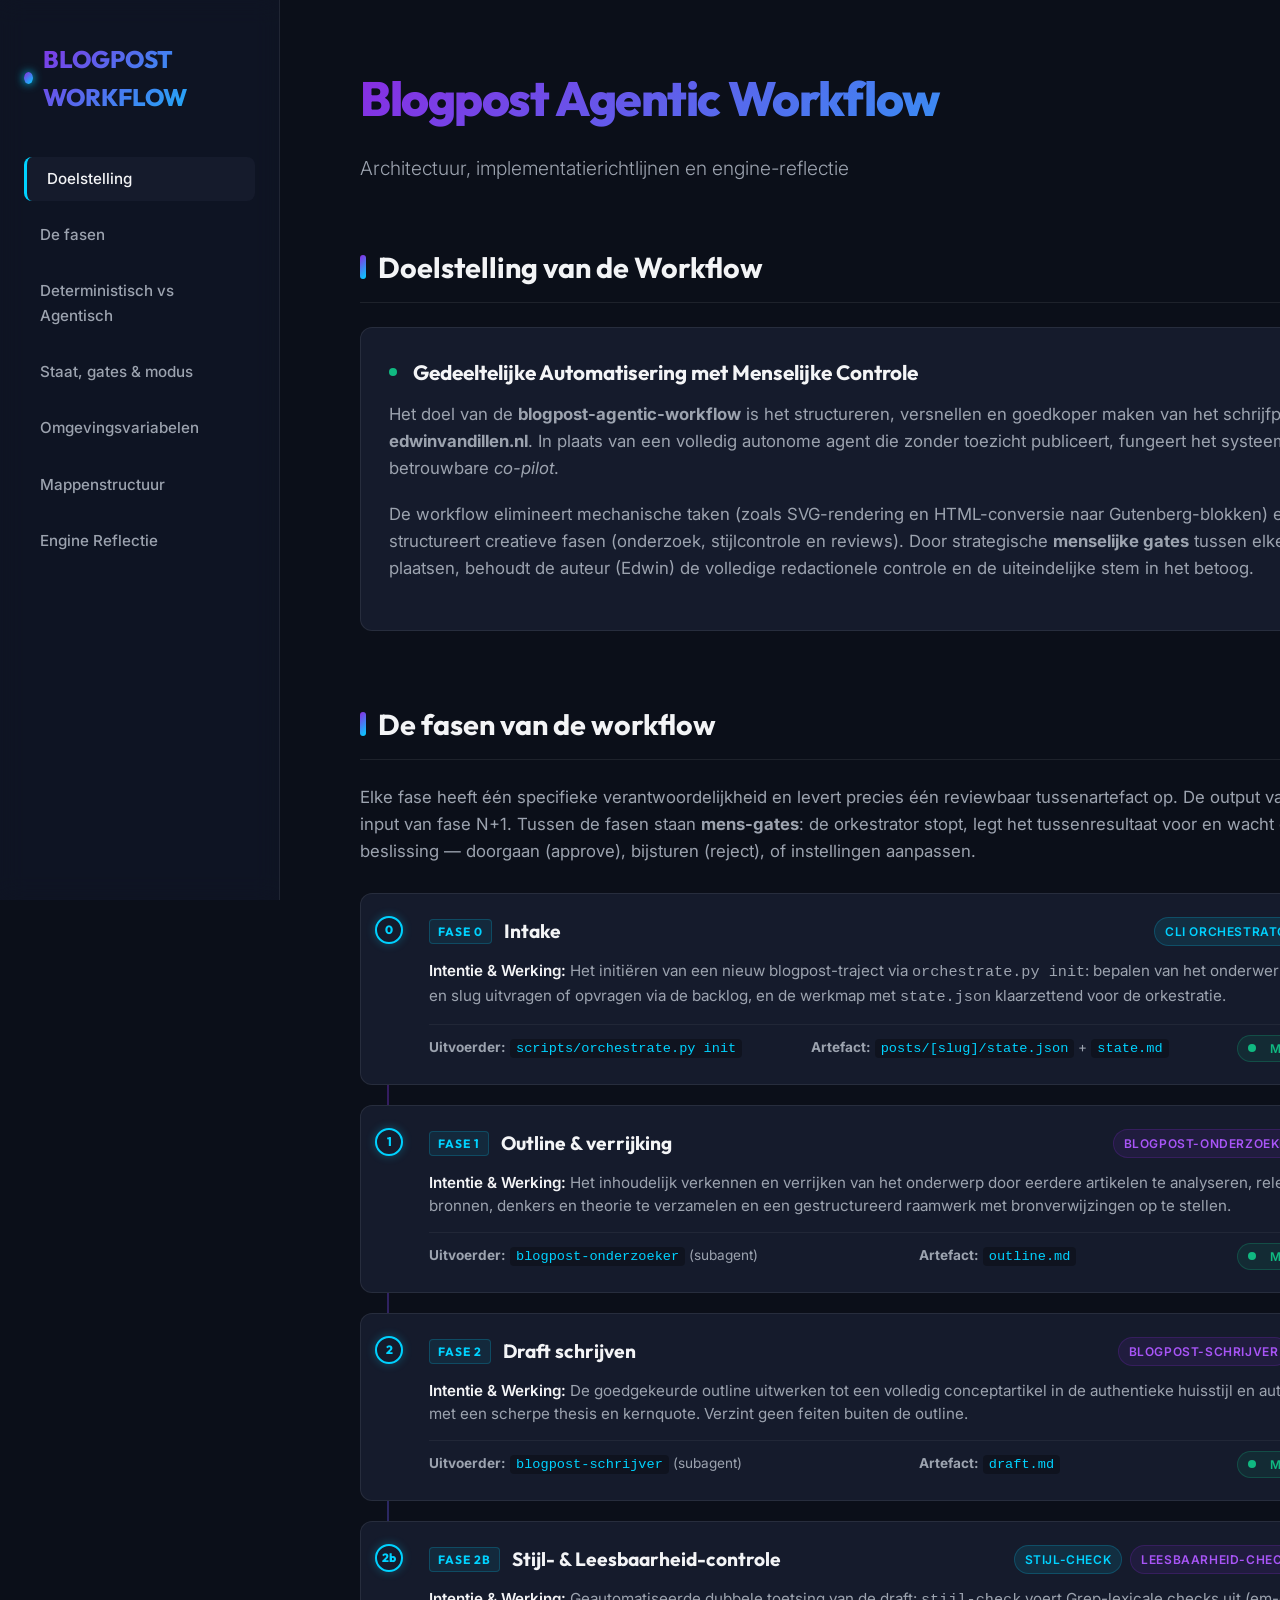
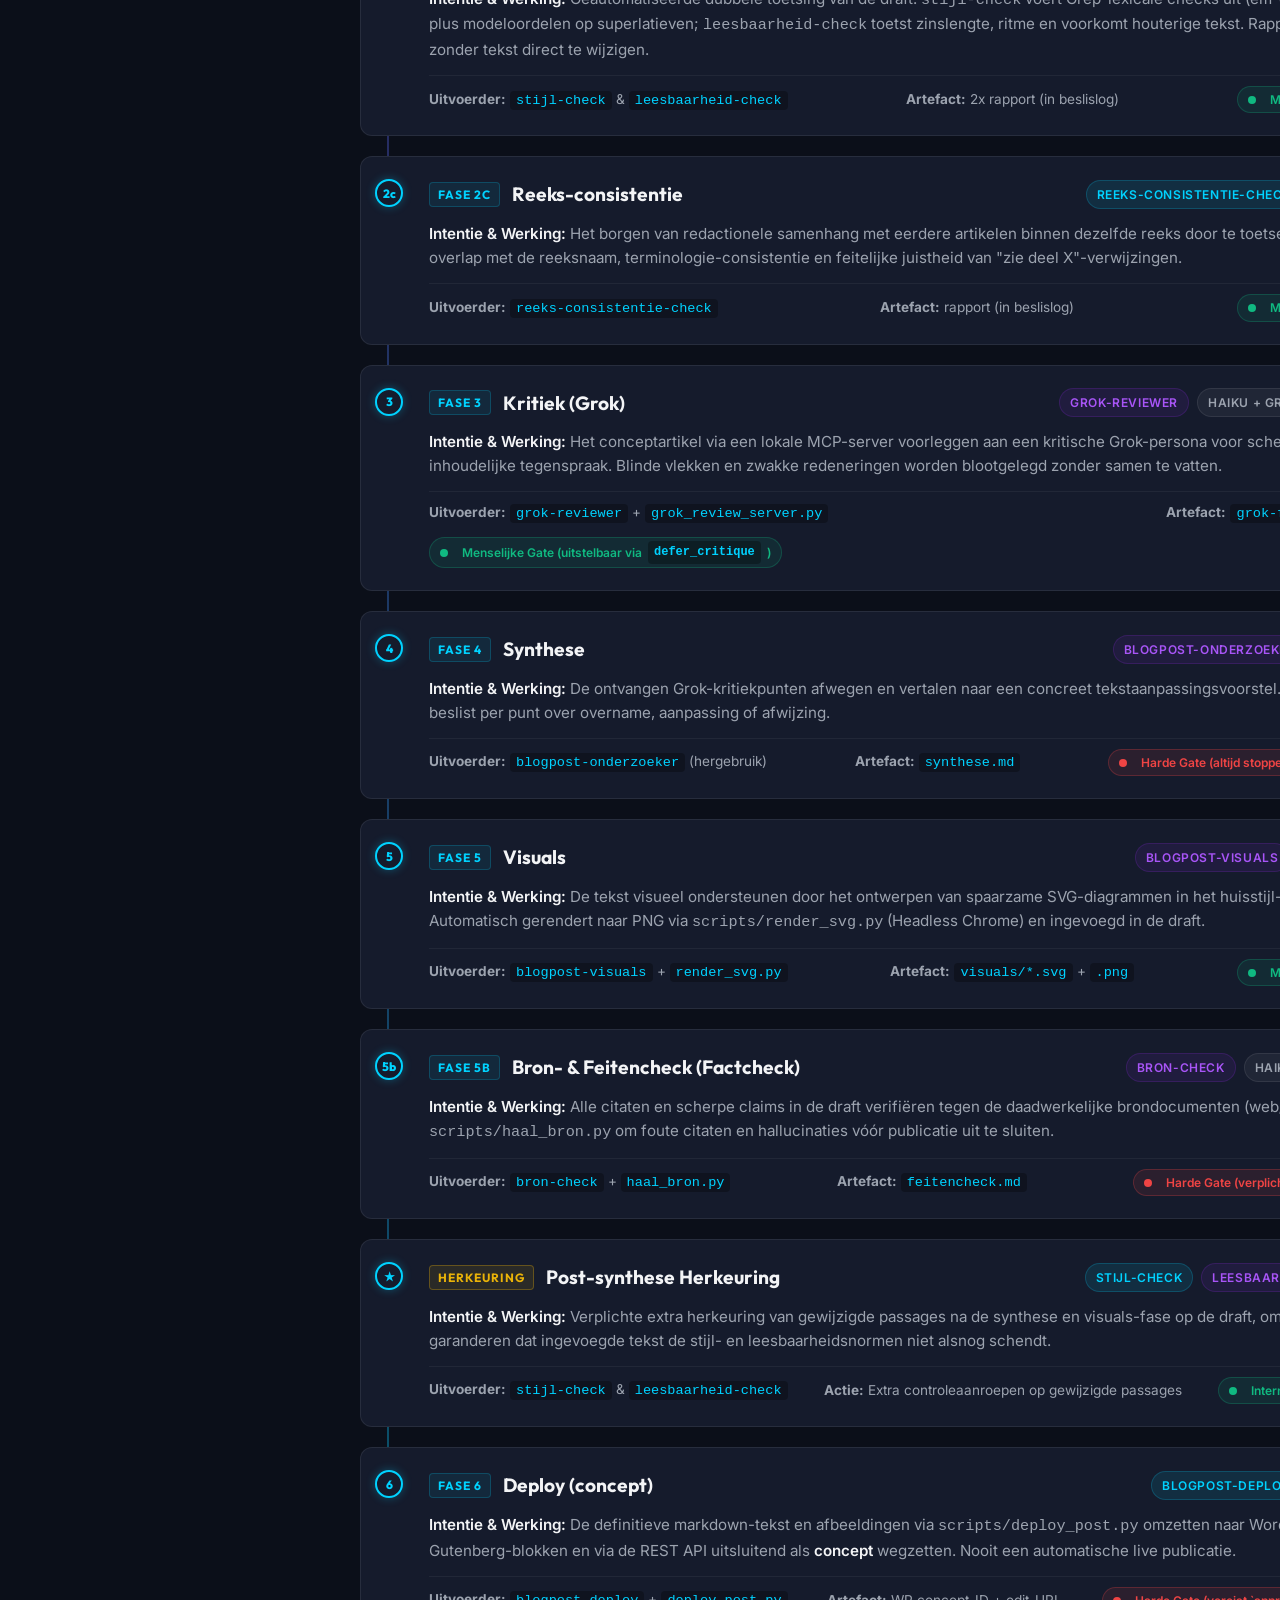
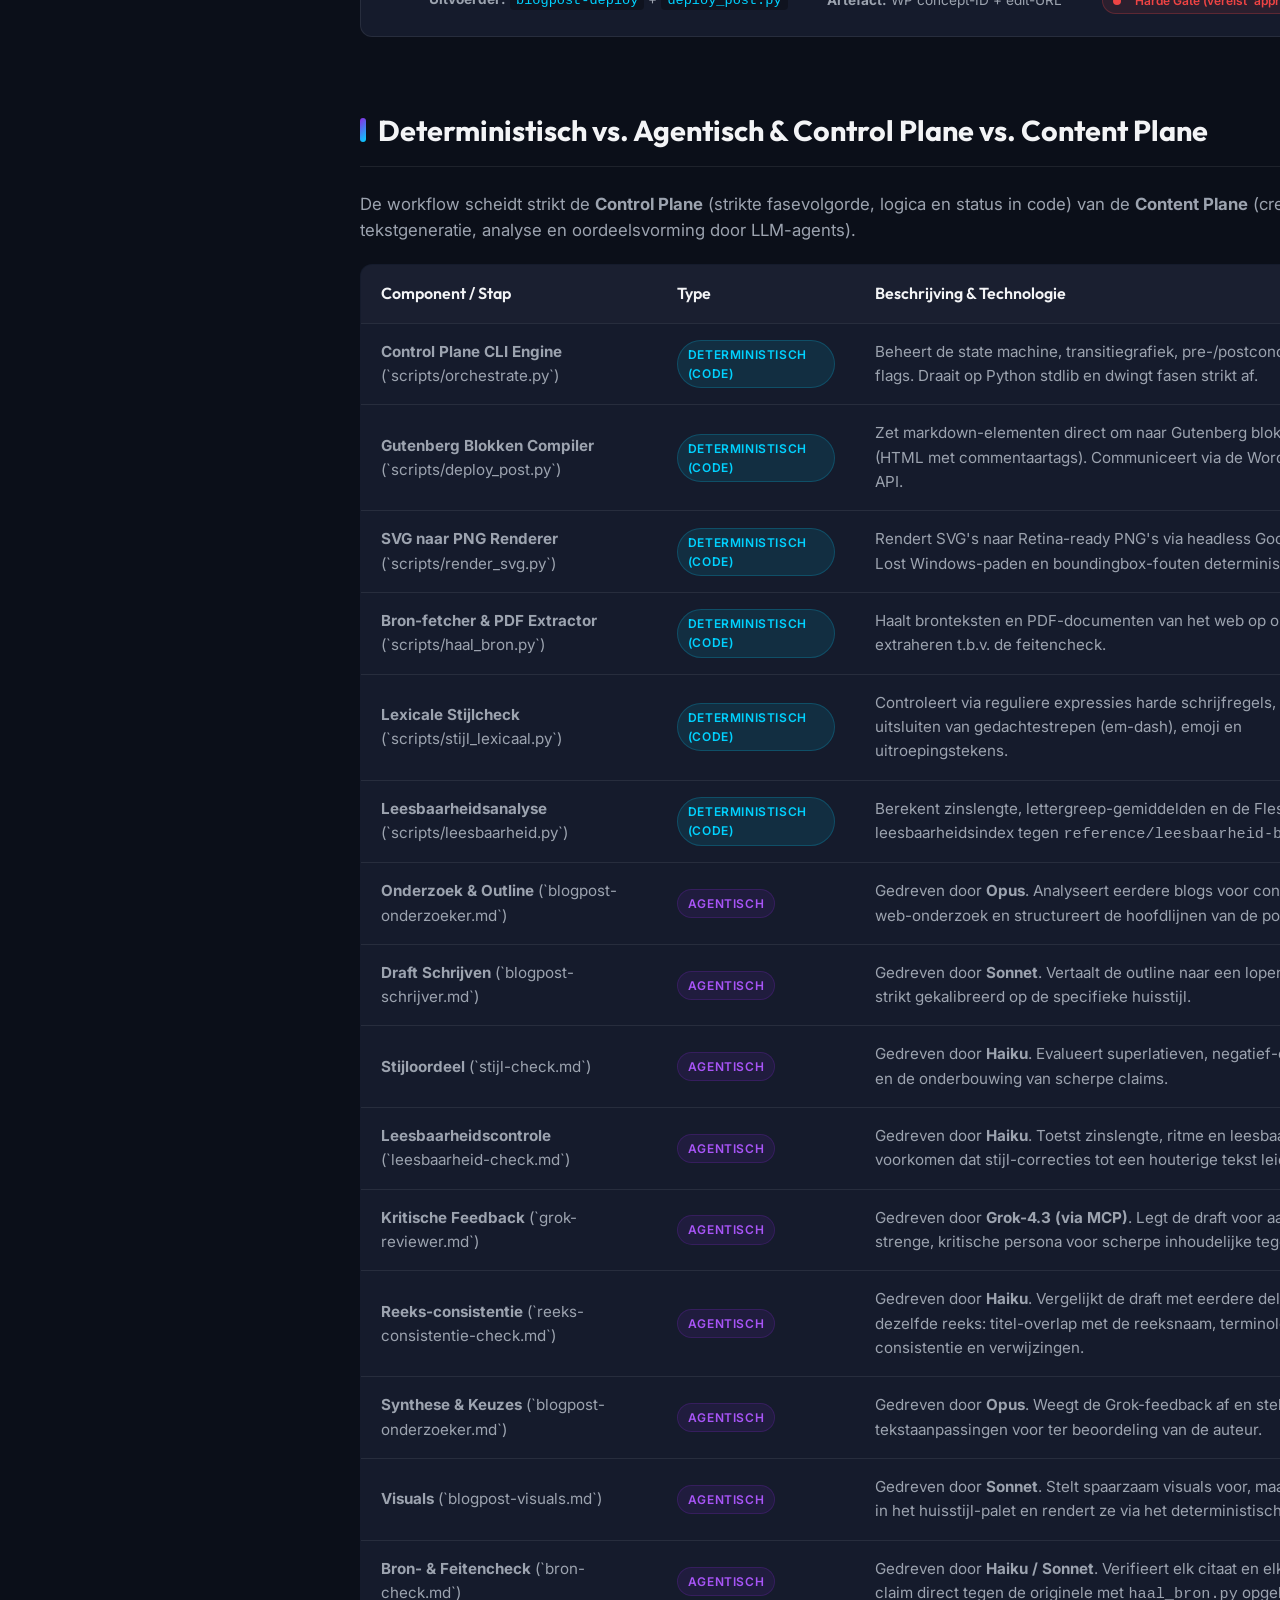
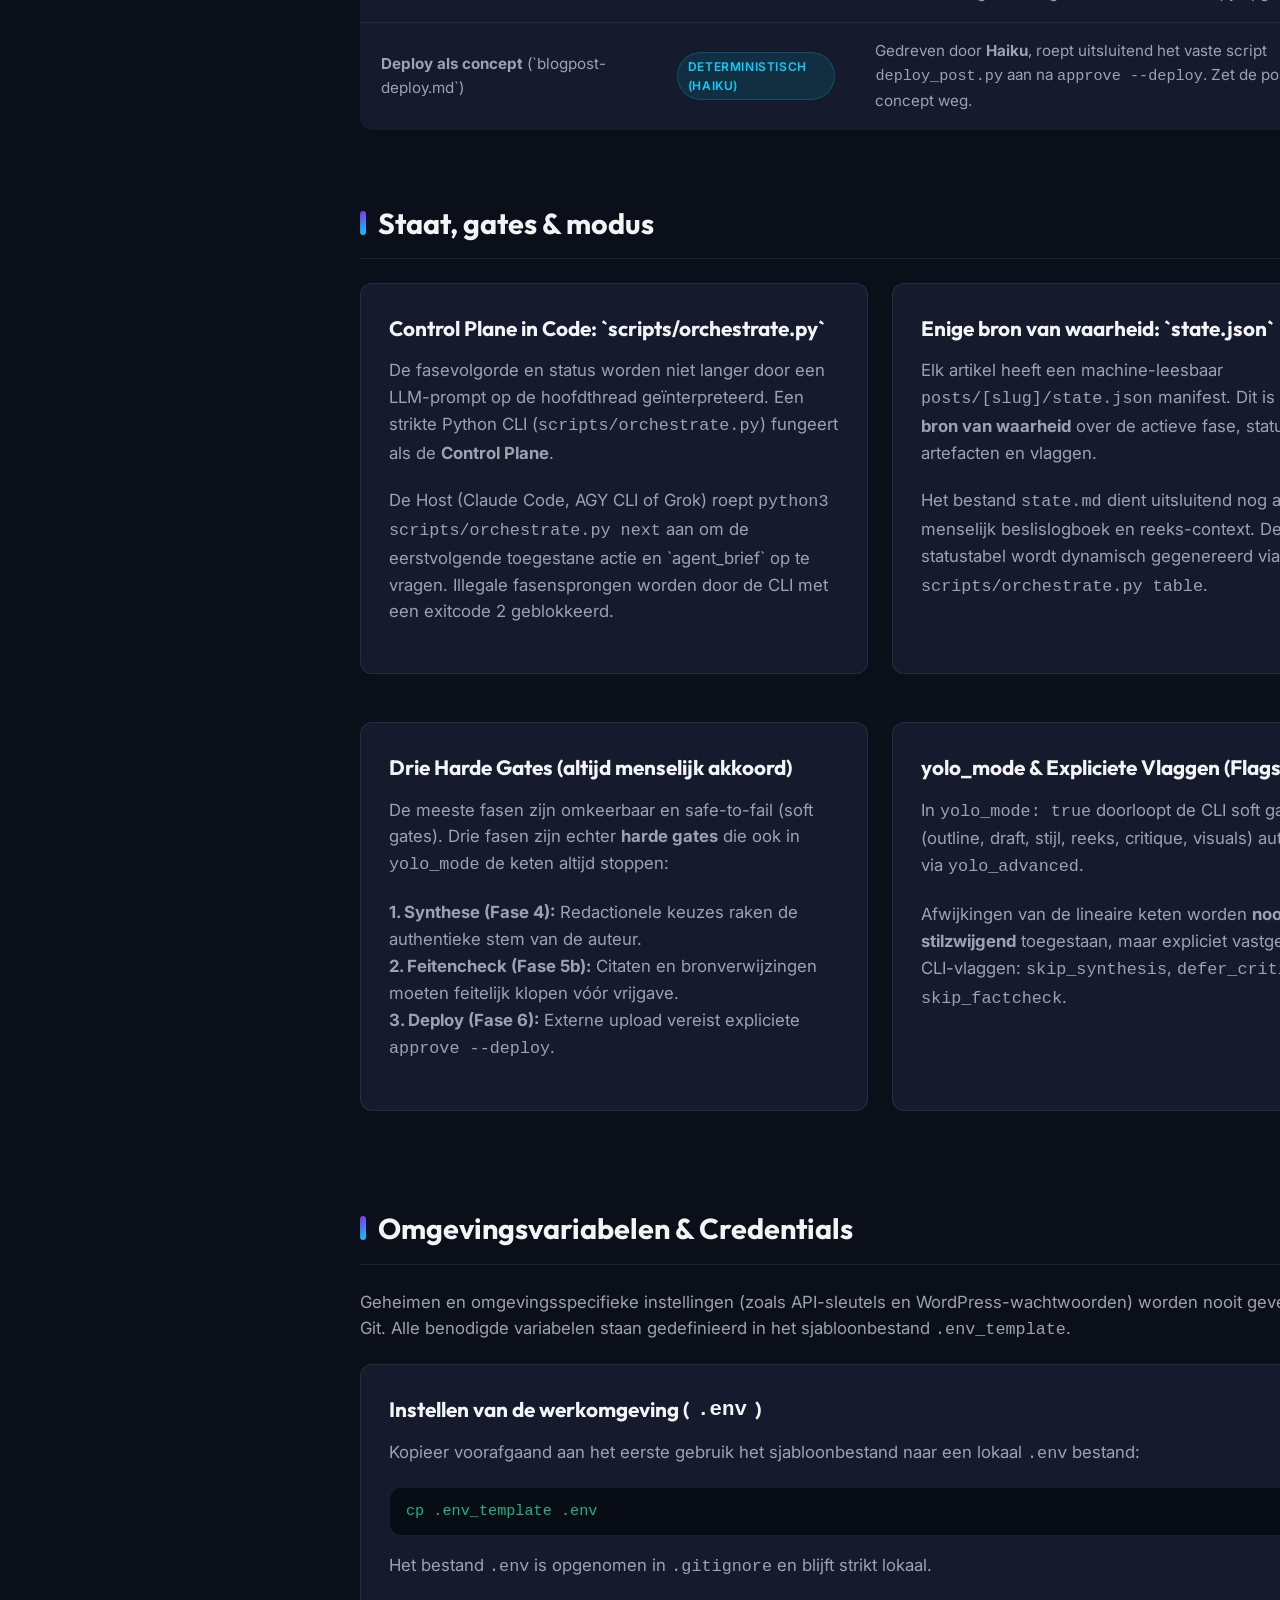
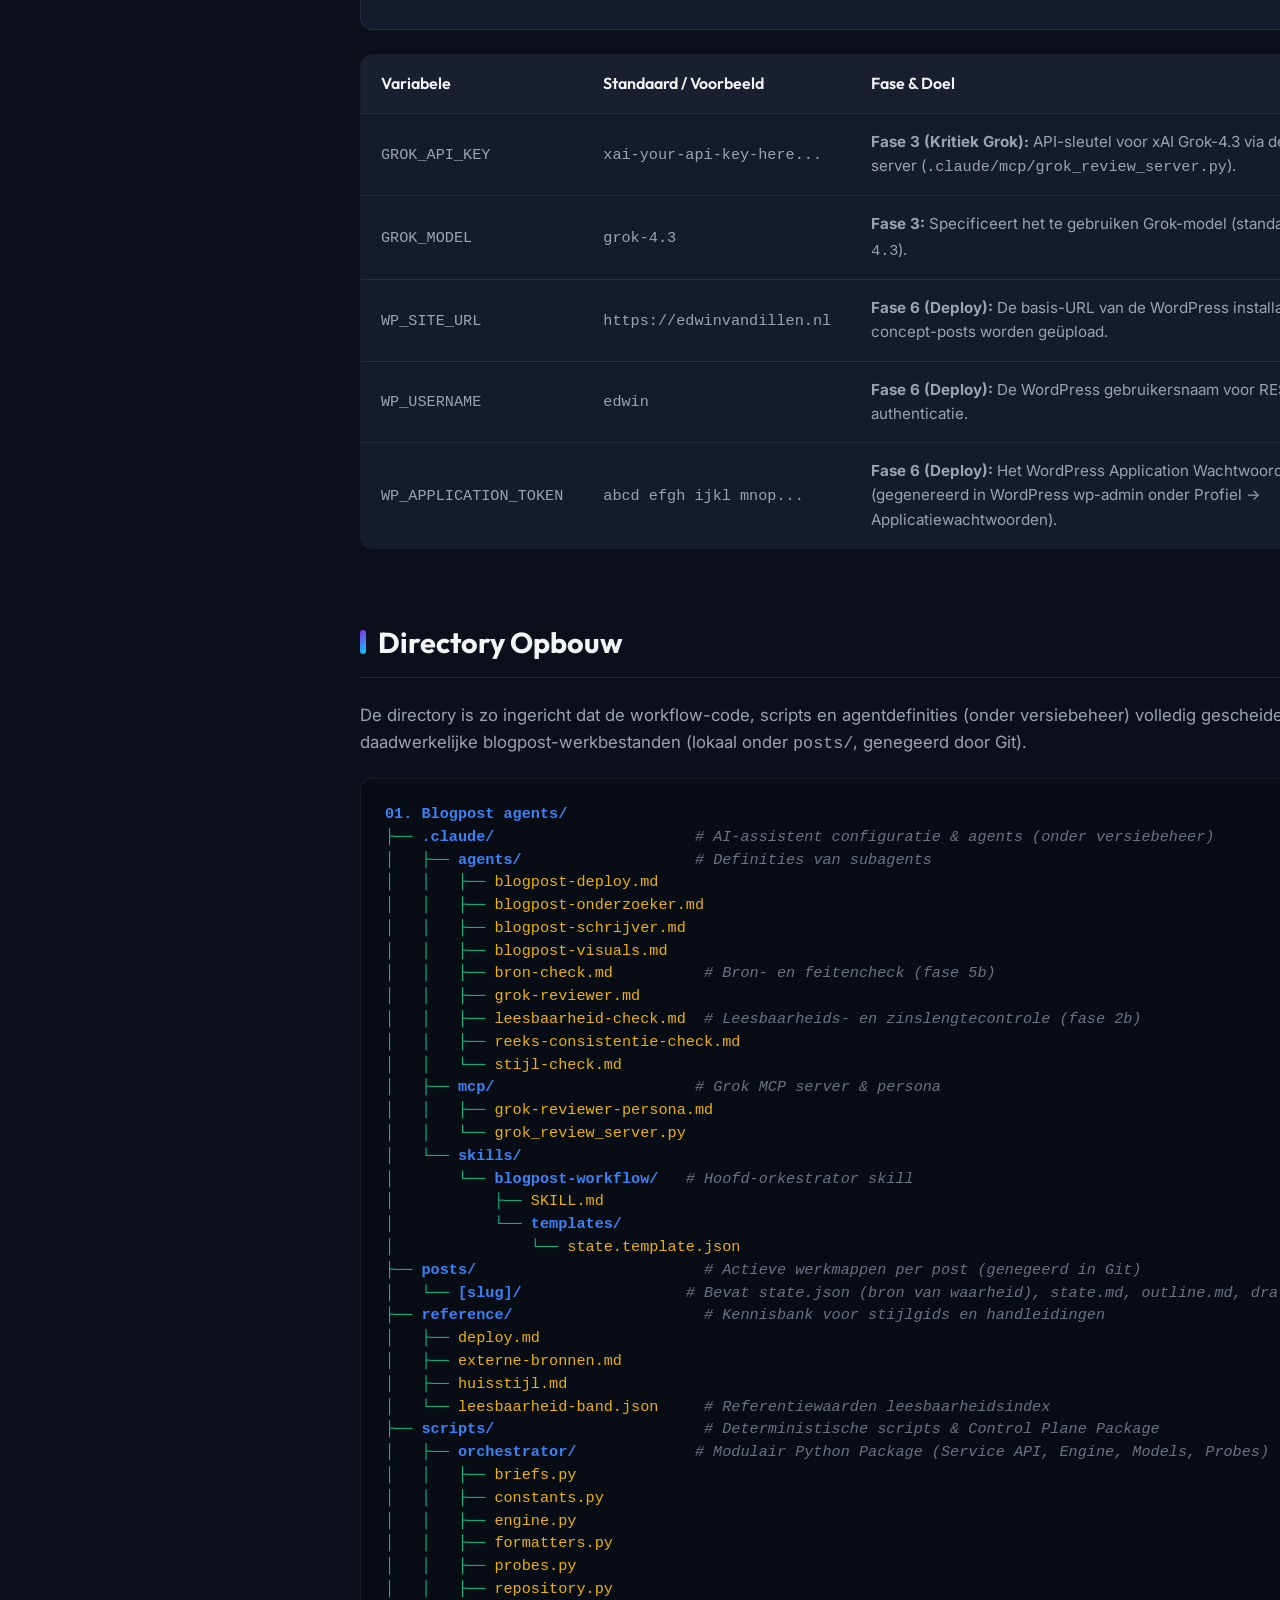
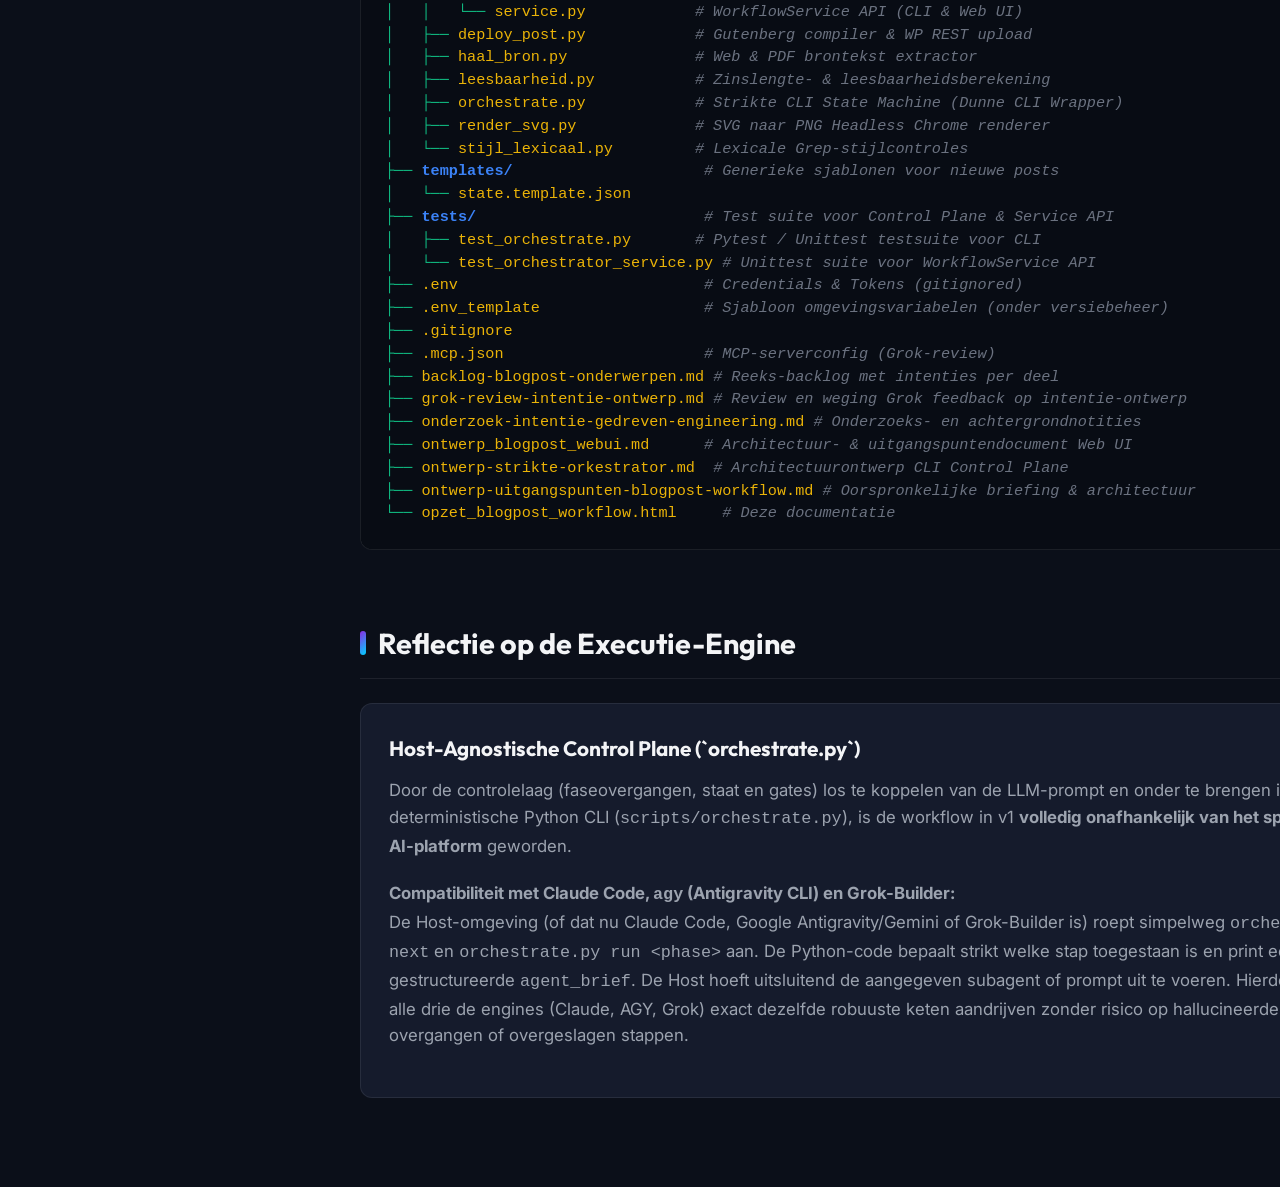
==== commit 35274a0e: "refactor: extract orchestrator package with WorkflowService API and add service unit test suite" ====
--- a/opzet_blogpost_workflow.html
+++ b/opzet_blogpost_workflow.html
@@ -1052,17 +1052,26 @@
 │   ├── <span class="file">externe-bronnen.md</span>
 │   ├── <span class="file">huisstijl.md</span>
 │   └── <span class="file">leesbaarheid-band.json</span>     <span class="comment"># Referentiewaarden leesbaarheidsindex</span>
-├── <span class="folder">scripts/</span>                       <span class="comment"># Deterministische scripts (Control Plane &amp; Utilities)</span>
+├── <span class="folder">scripts/</span>                       <span class="comment"># Deterministische scripts &amp; Control Plane Package</span>
+│   ├── <span class="folder">orchestrator/</span>             <span class="comment"># Modulair Python Package (Service API, Engine, Models, Probes)</span>
+│   │   ├── <span class="file">briefs.py</span>
+│   │   ├── <span class="file">constants.py</span>
+│   │   ├── <span class="file">engine.py</span>
+│   │   ├── <span class="file">formatters.py</span>
+│   │   ├── <span class="file">probes.py</span>
+│   │   ├── <span class="file">repository.py</span>
+│   │   └── <span class="file">service.py</span>            <span class="comment"># WorkflowService API (CLI &amp; Web UI)</span>
 │   ├── <span class="file">deploy_post.py</span>            <span class="comment"># Gutenberg compiler &amp; WP REST upload</span>
 │   ├── <span class="file">haal_bron.py</span>              <span class="comment"># Web &amp; PDF brontekst extractor</span>
 │   ├── <span class="file">leesbaarheid.py</span>           <span class="comment"># Zinslengte- &amp; leesbaarheidsberekening</span>
-│   ├── <span class="file">orchestrate.py</span>            <span class="comment"># Strikte CLI State Machine (Control Plane)</span>
+│   ├── <span class="file">orchestrate.py</span>            <span class="comment"># Strikte CLI State Machine (Dunne CLI Wrapper)</span>
 │   ├── <span class="file">render_svg.py</span>             <span class="comment"># SVG naar PNG Headless Chrome renderer</span>
 │   └── <span class="file">stijl_lexicaal.py</span>         <span class="comment"># Lexicale Grep-stijlcontroles</span>
 ├── <span class="folder">templates/</span>                     <span class="comment"># Generieke sjablonen voor nieuwe posts</span>
 │   └── <span class="file">state.template.json</span>
-├── <span class="folder">tests/</span>                         <span class="comment"># Test suite voor Control Plane</span>
-│   └── <span class="file">test_orchestrate.py</span>       <span class="comment"># Pytest testsuite voor state machine &amp; CLI</span>
+├── <span class="folder">tests/</span>                         <span class="comment"># Test suite voor Control Plane &amp; Service API</span>
+│   ├── <span class="file">test_orchestrate.py</span>       <span class="comment"># Pytest / Unittest testsuite voor CLI</span>
+│   └── <span class="file">test_orchestrator_service.py</span> <span class="comment"># Unittest suite voor WorkflowService API</span>
 ├── <span class="file">.env</span>                           <span class="comment"># Credentials &amp; Tokens (gitignored)</span>
 ├── <span class="file">.env_template</span>                  <span class="comment"># Sjabloon omgevingsvariabelen (onder versiebeheer)</span>
 ├── <span class="file">.gitignore</span>
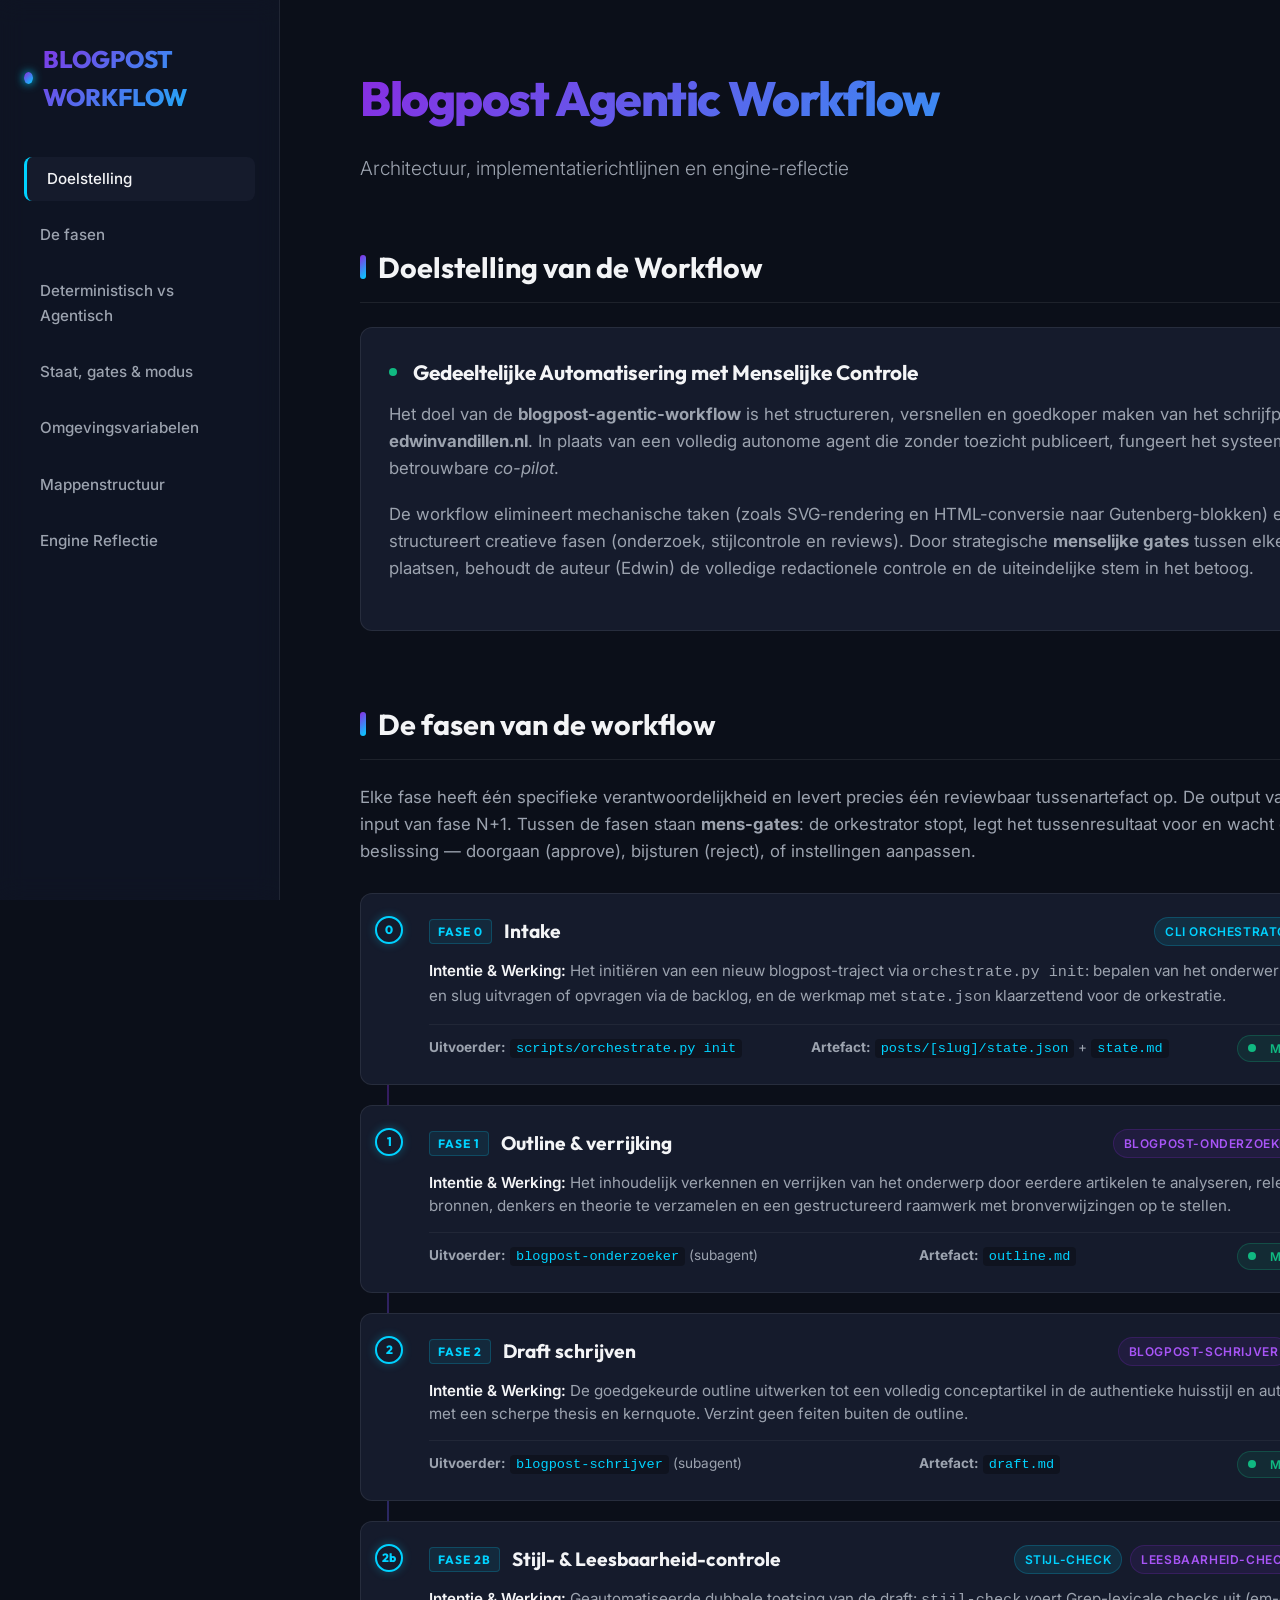
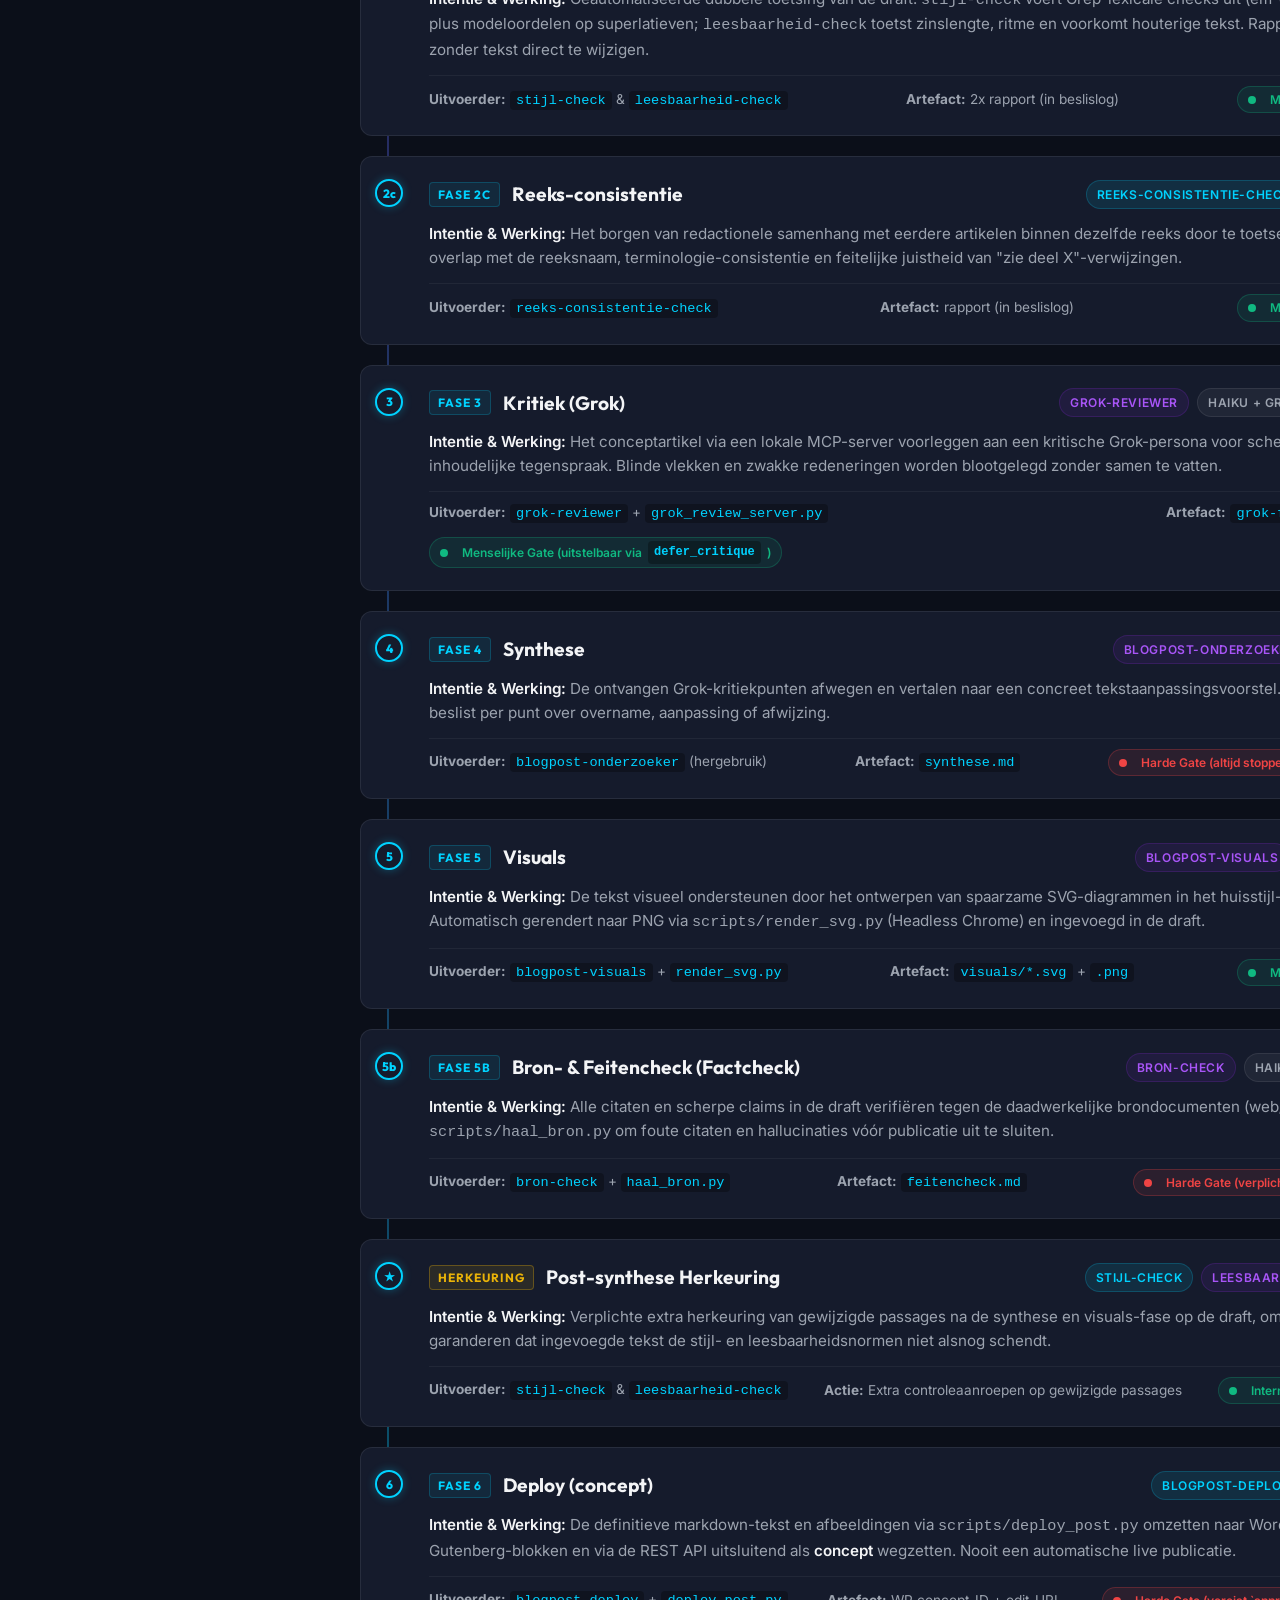
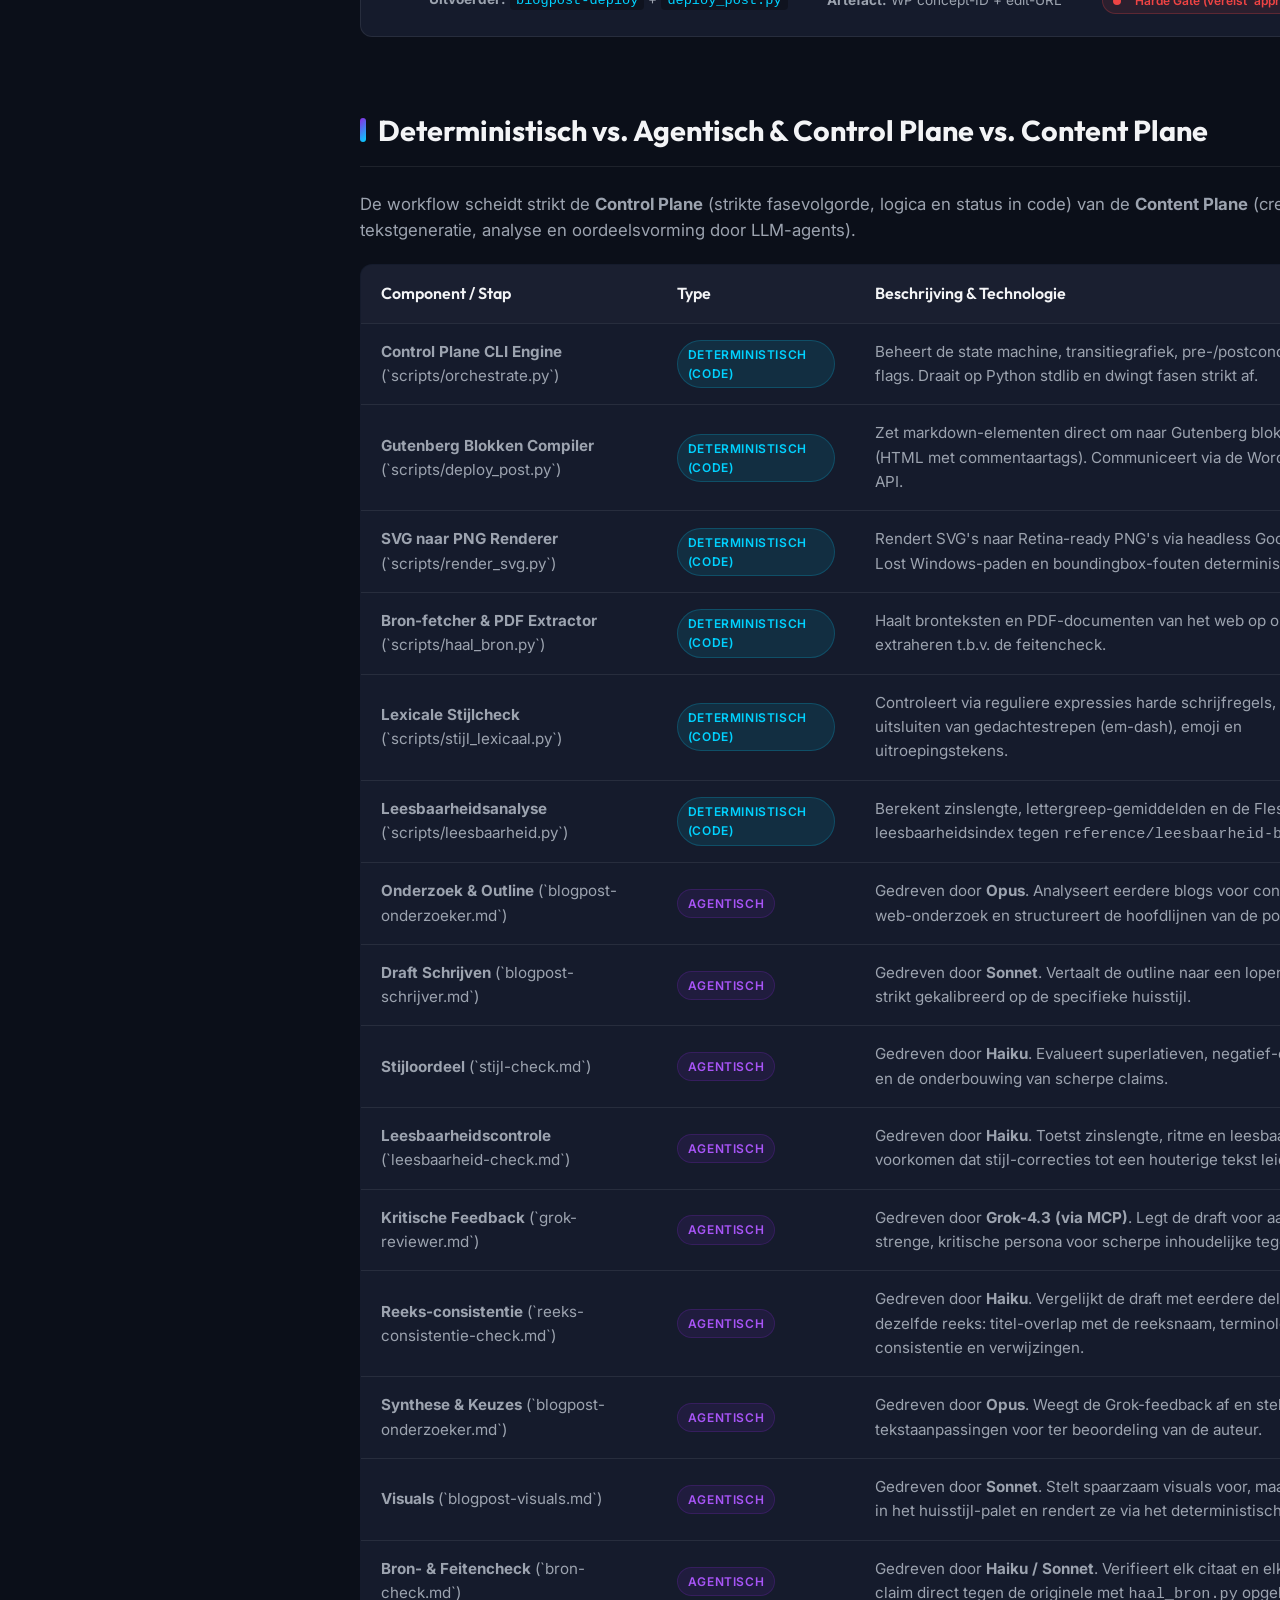
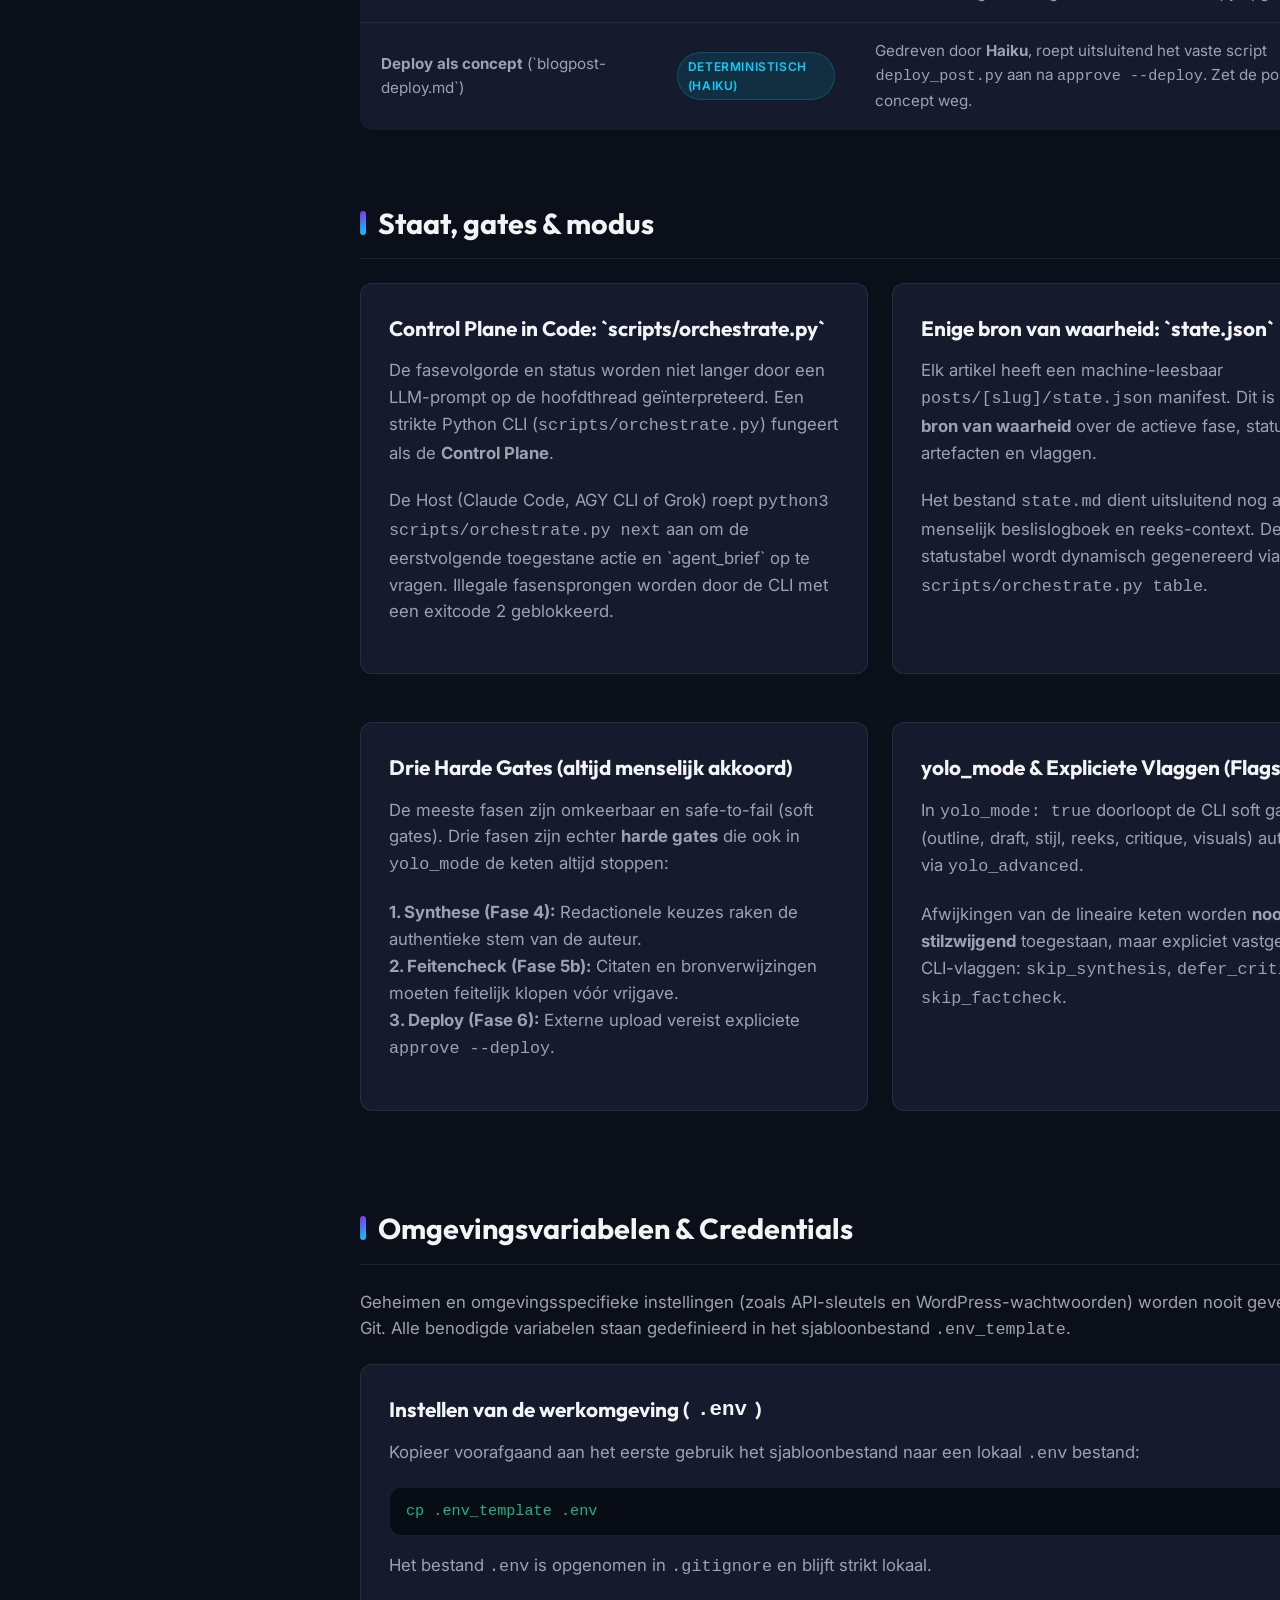
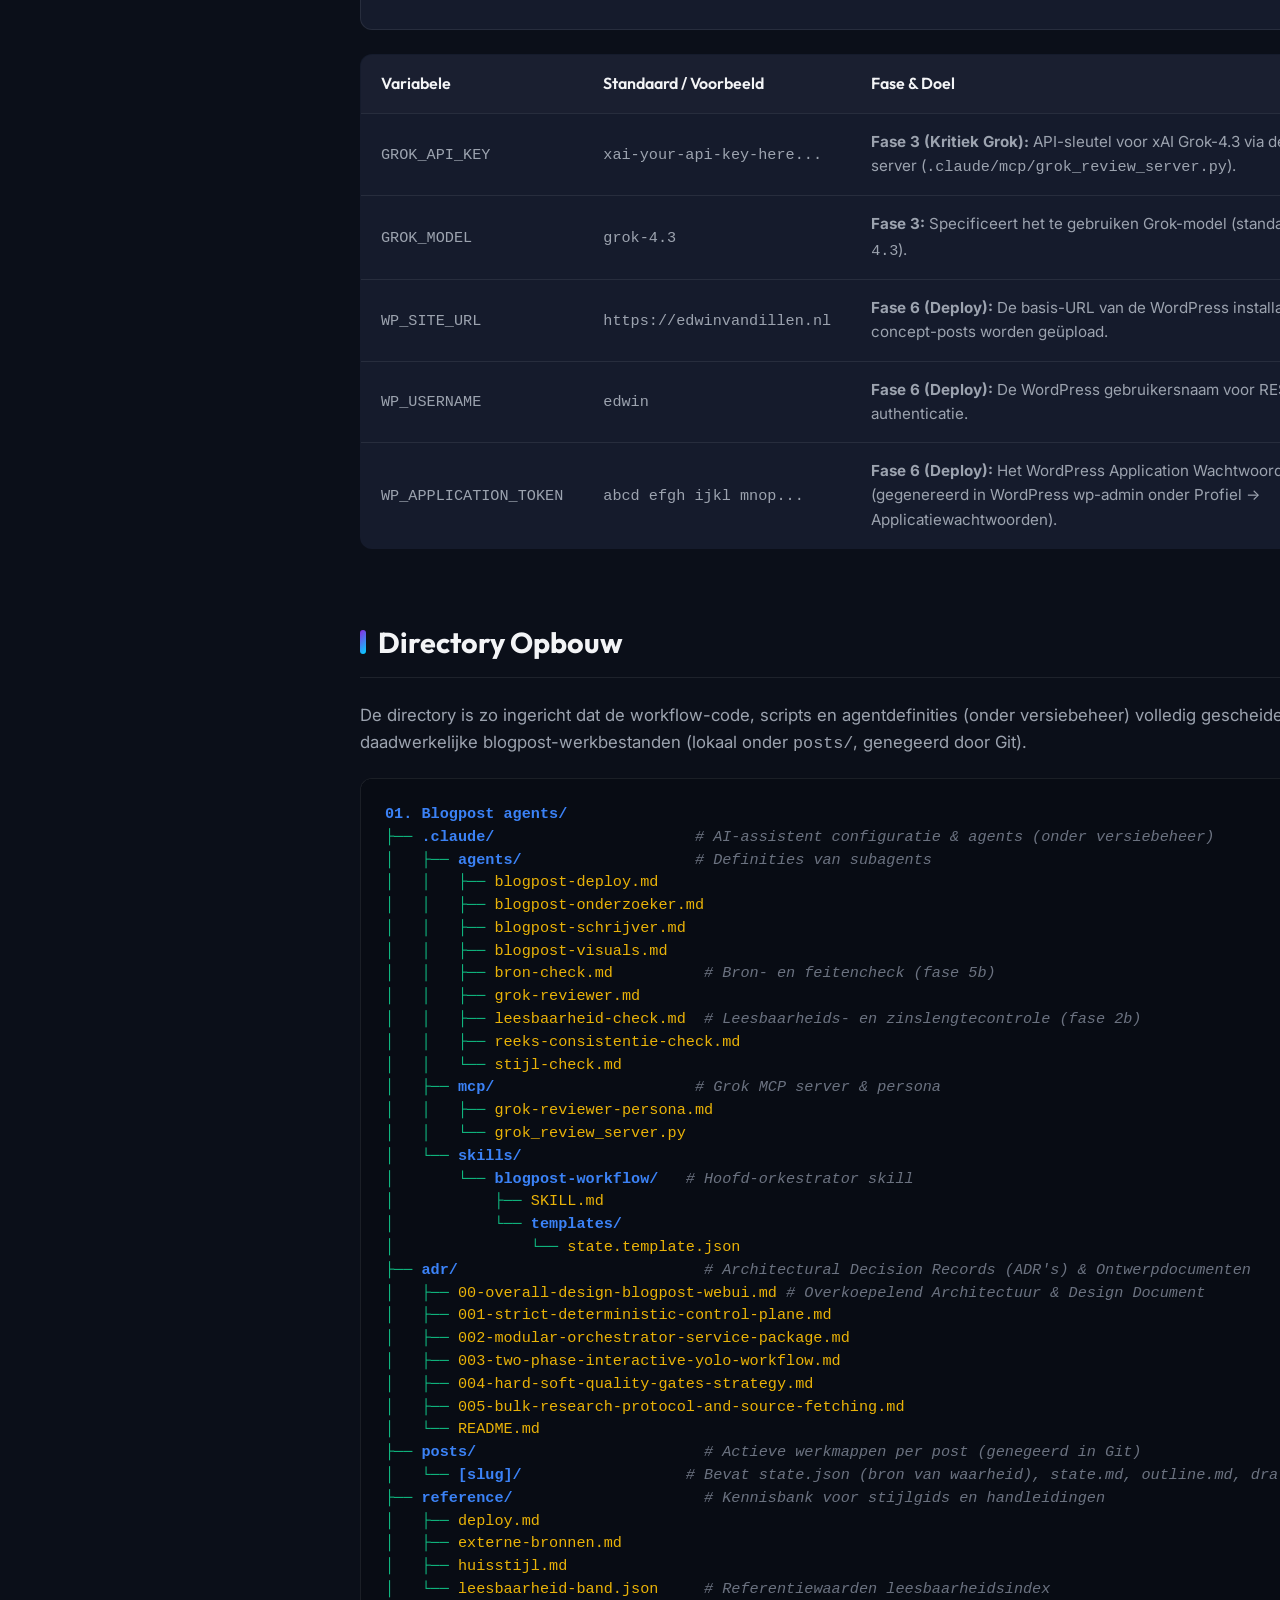
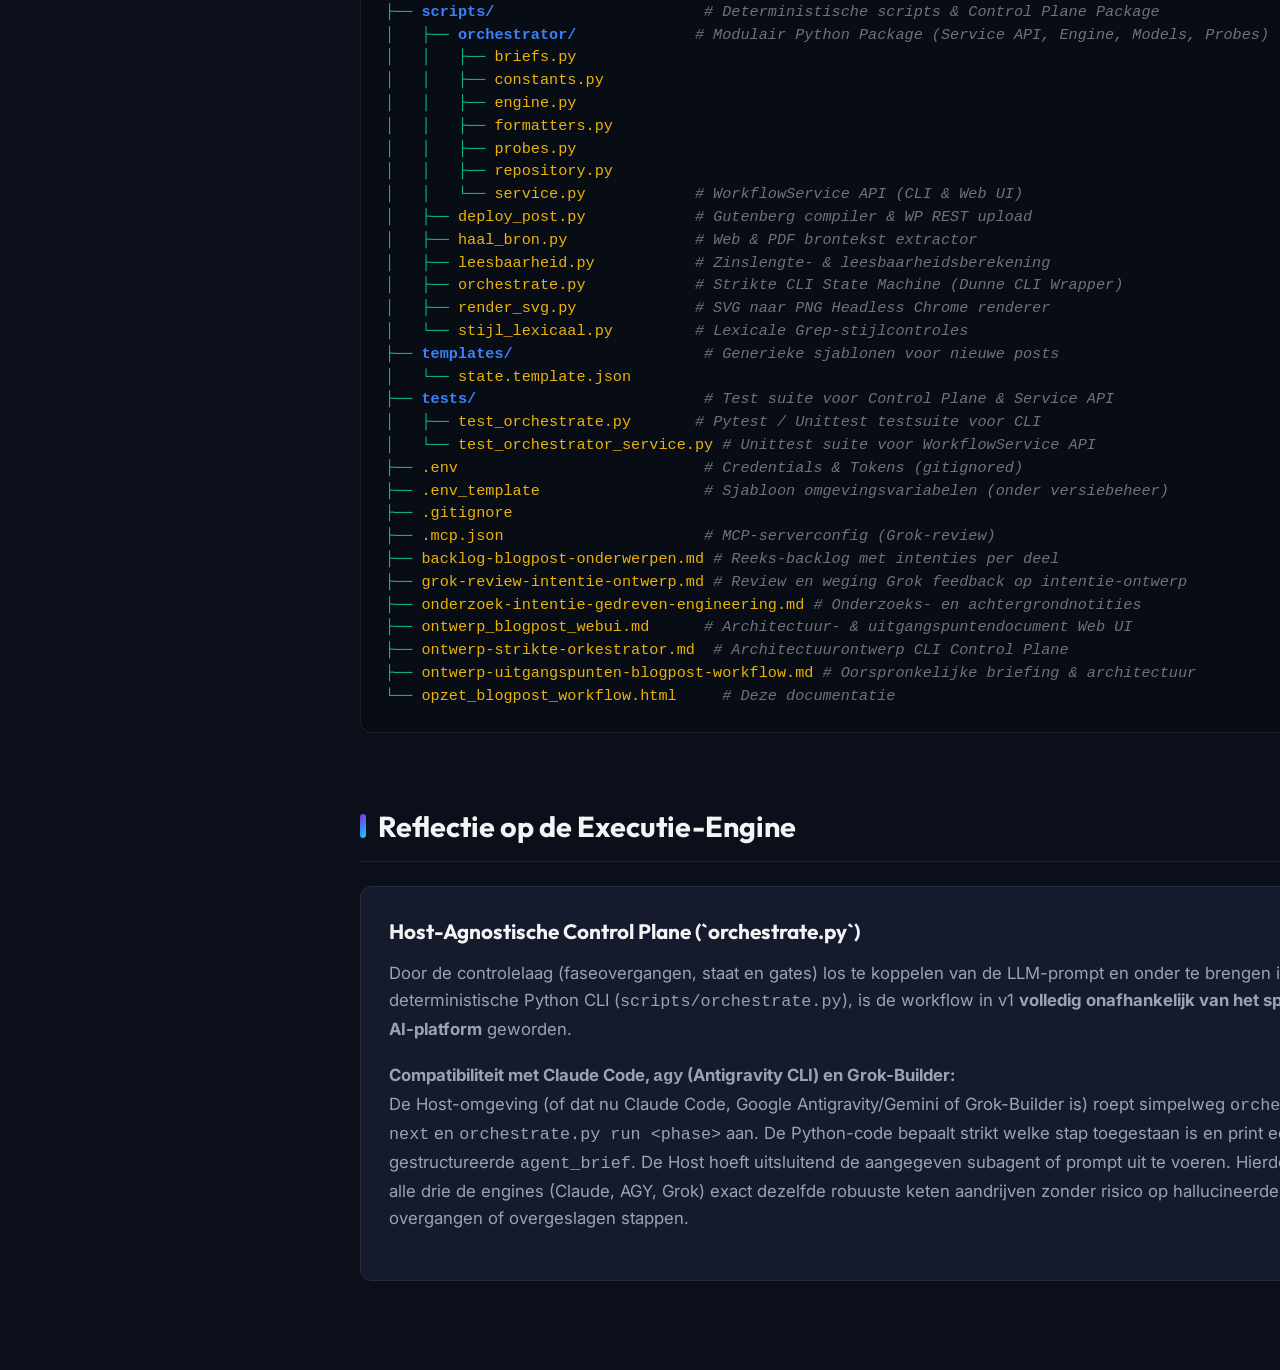
==== commit 6b553779: "docs: setup adr directory with overall design document and initial ADRs 001-005" ====
--- a/opzet_blogpost_workflow.html
+++ b/opzet_blogpost_workflow.html
@@ -1045,6 +1045,14 @@
 │           ├── <span class="file">SKILL.md</span>
 │           └── <span class="folder">templates/</span>
 │               └── <span class="file">state.template.json</span>
+├── <span class="folder">adr/</span>                           <span class="comment"># Architectural Decision Records (ADR's) &amp; Ontwerpdocumenten</span>
+│   ├── <span class="file">00-overall-design-blogpost-webui.md</span> <span class="comment"># Overkoepelend Architectuur &amp; Design Document</span>
+│   ├── <span class="file">001-strict-deterministic-control-plane.md</span>
+│   ├── <span class="file">002-modular-orchestrator-service-package.md</span>
+│   ├── <span class="file">003-two-phase-interactive-yolo-workflow.md</span>
+│   ├── <span class="file">004-hard-soft-quality-gates-strategy.md</span>
+│   ├── <span class="file">005-bulk-research-protocol-and-source-fetching.md</span>
+│   └── <span class="file">README.md</span>
 ├── <span class="folder">posts/</span>                         <span class="comment"># Actieve werkmappen per post (genegeerd in Git)</span>
 │   └── <span class="folder">[slug]/</span>                  <span class="comment"># Bevat state.json (bron van waarheid), state.md, outline.md, draft.md, grok-feedback.md, synthese.md, feitencheck.md, visuals/</span>
 ├── <span class="folder">reference/</span>                     <span class="comment"># Kennisbank voor stijlgids en handleidingen</span>
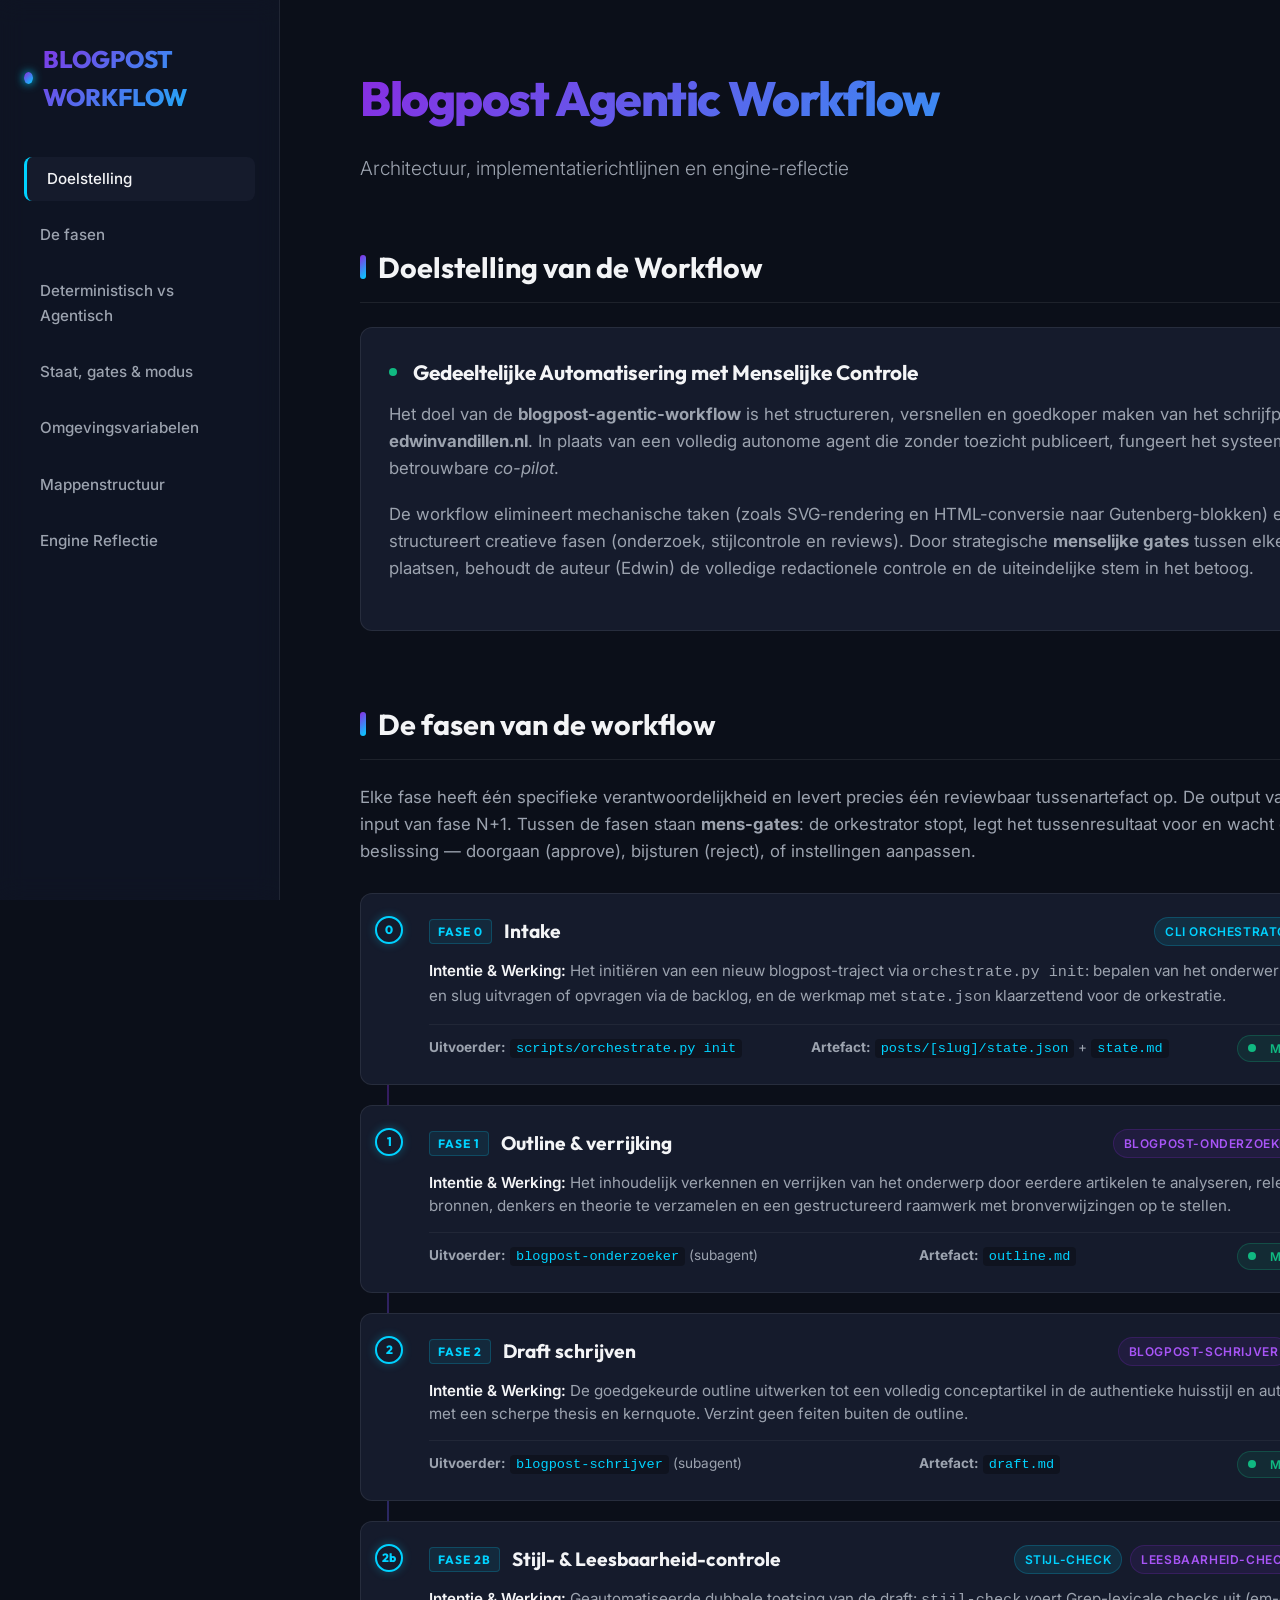
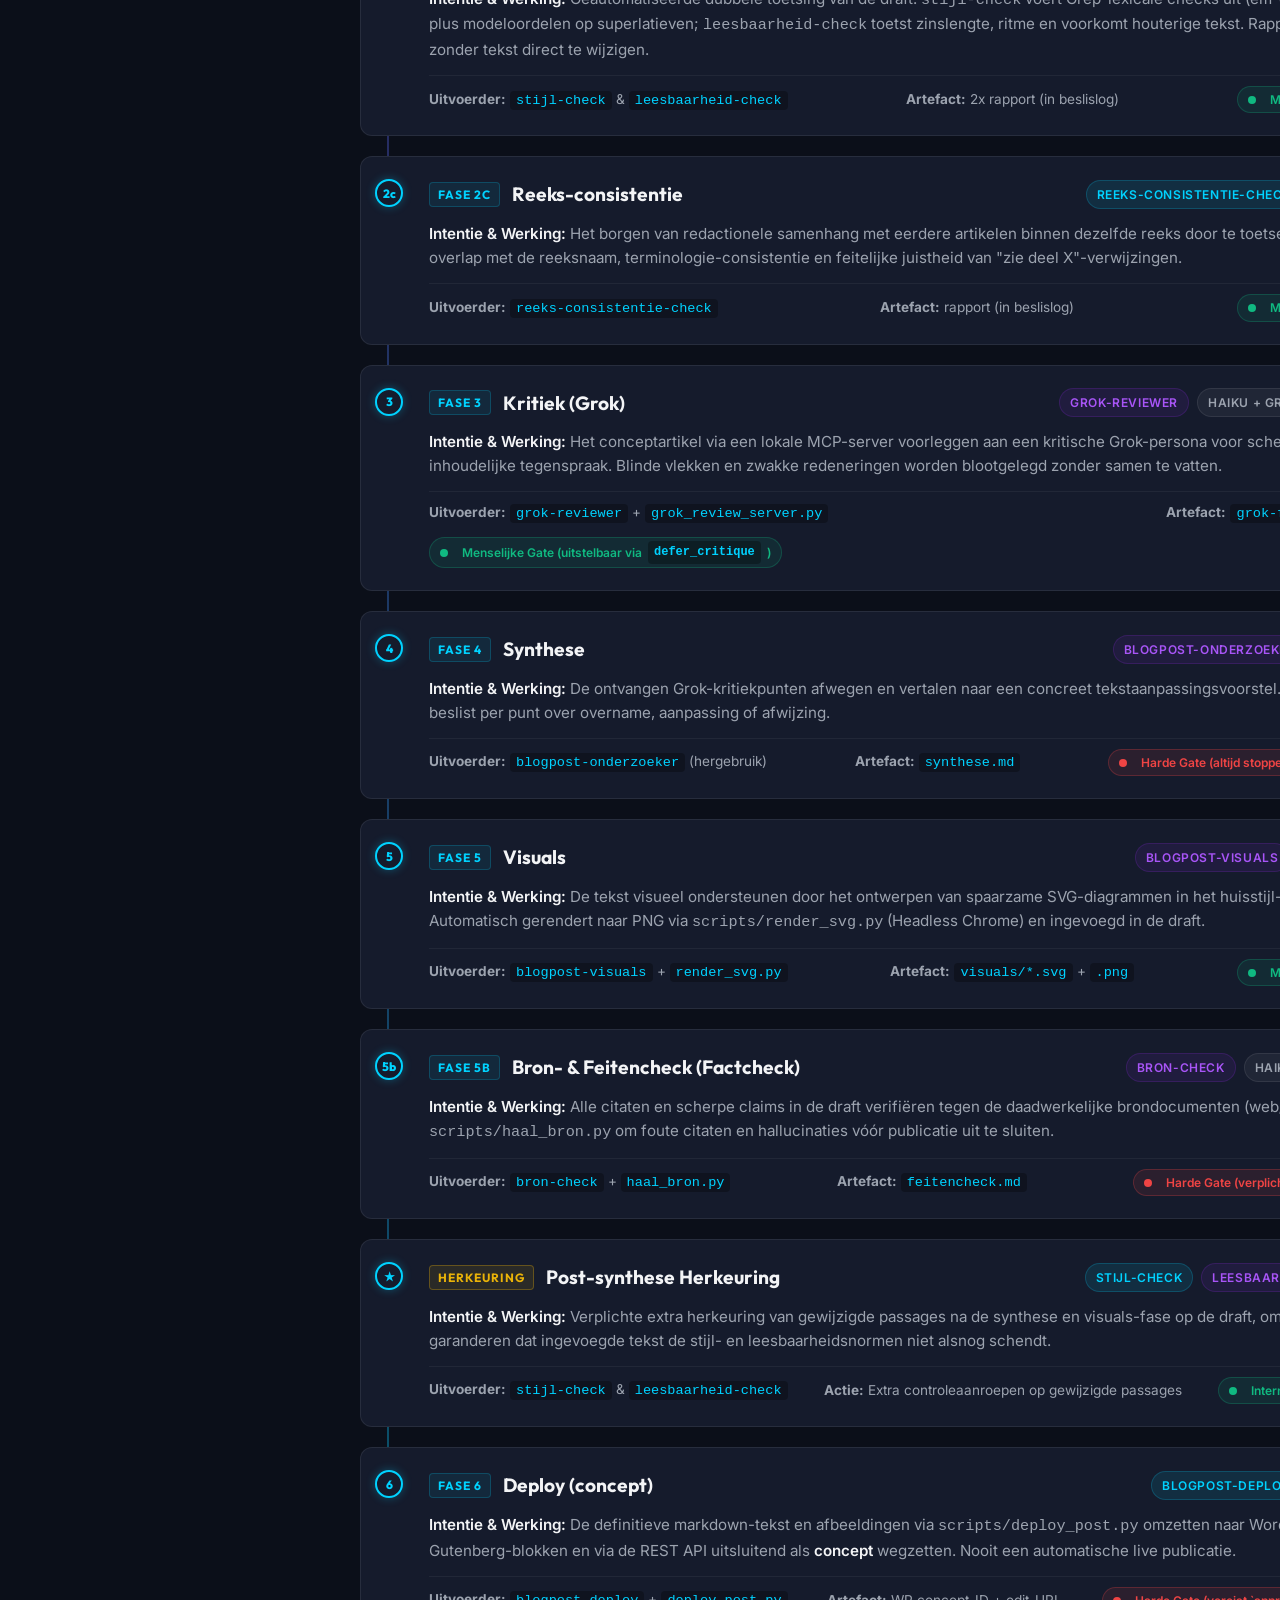
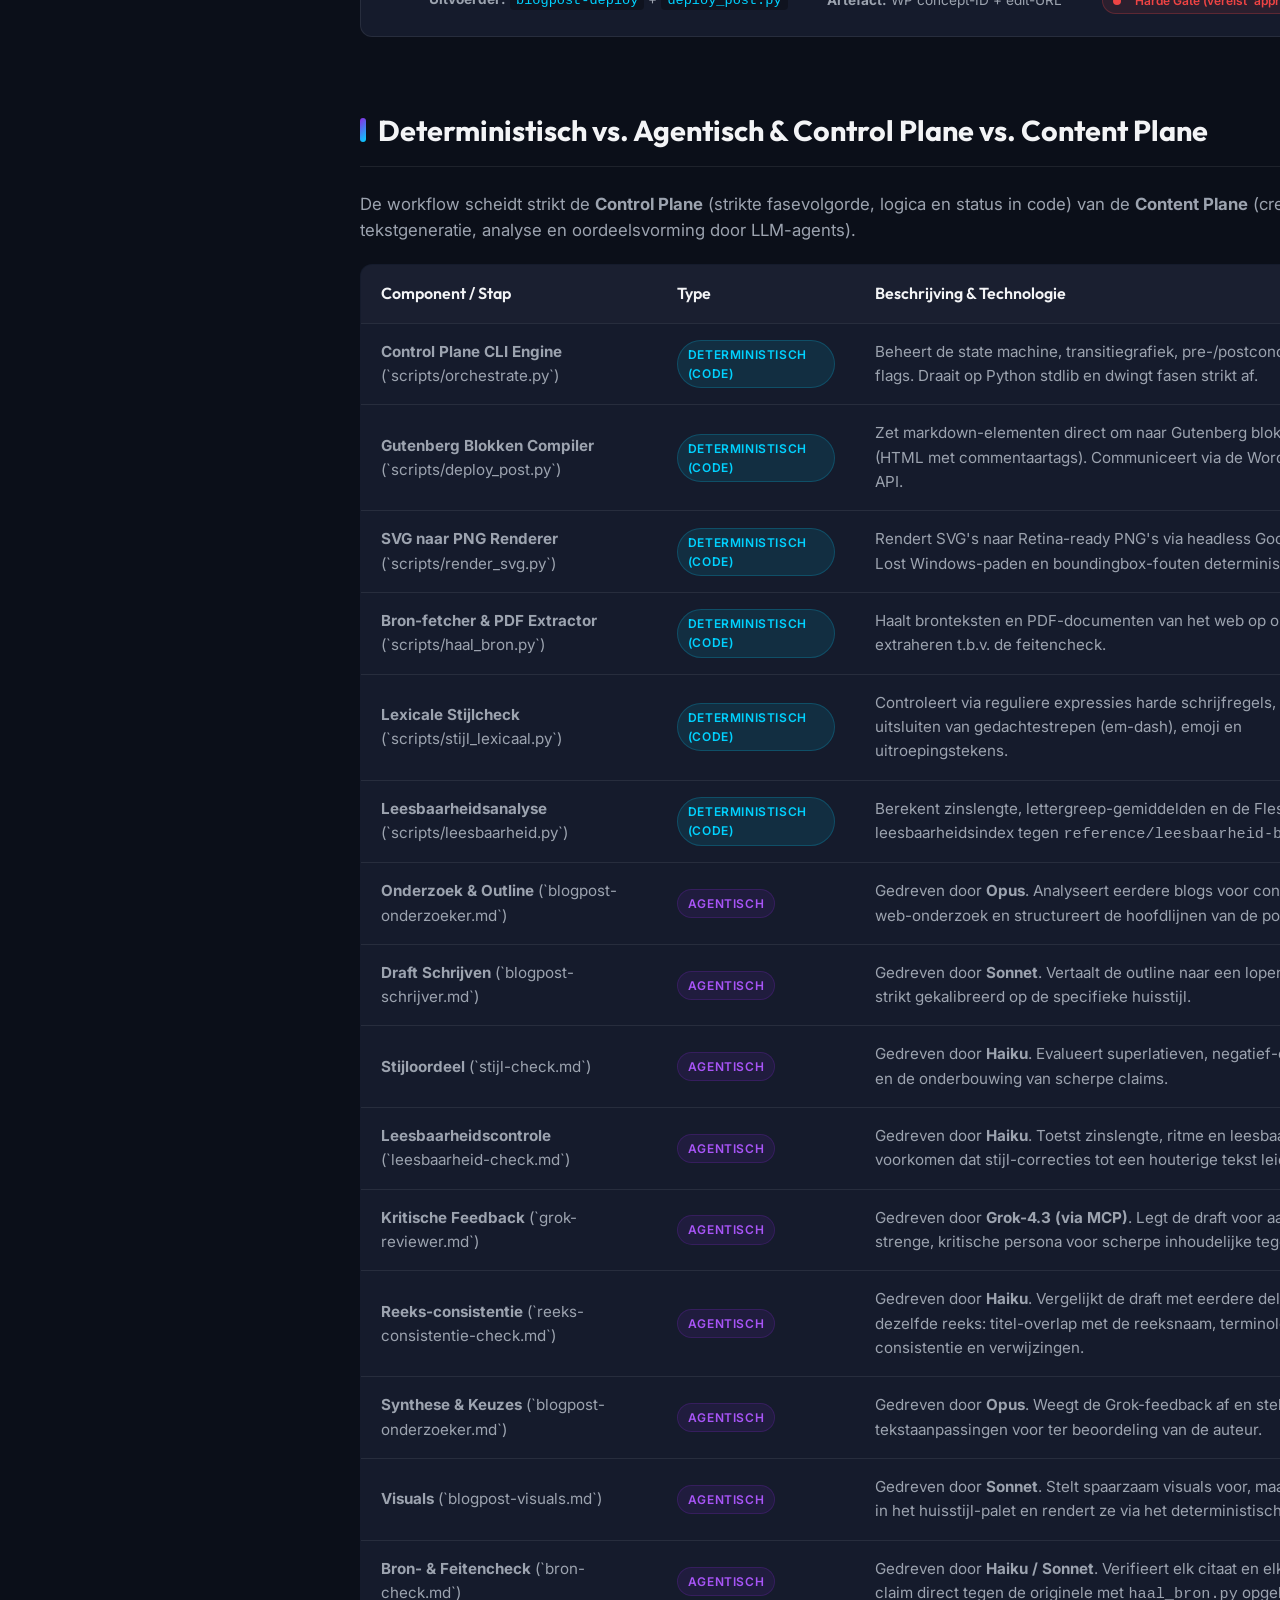
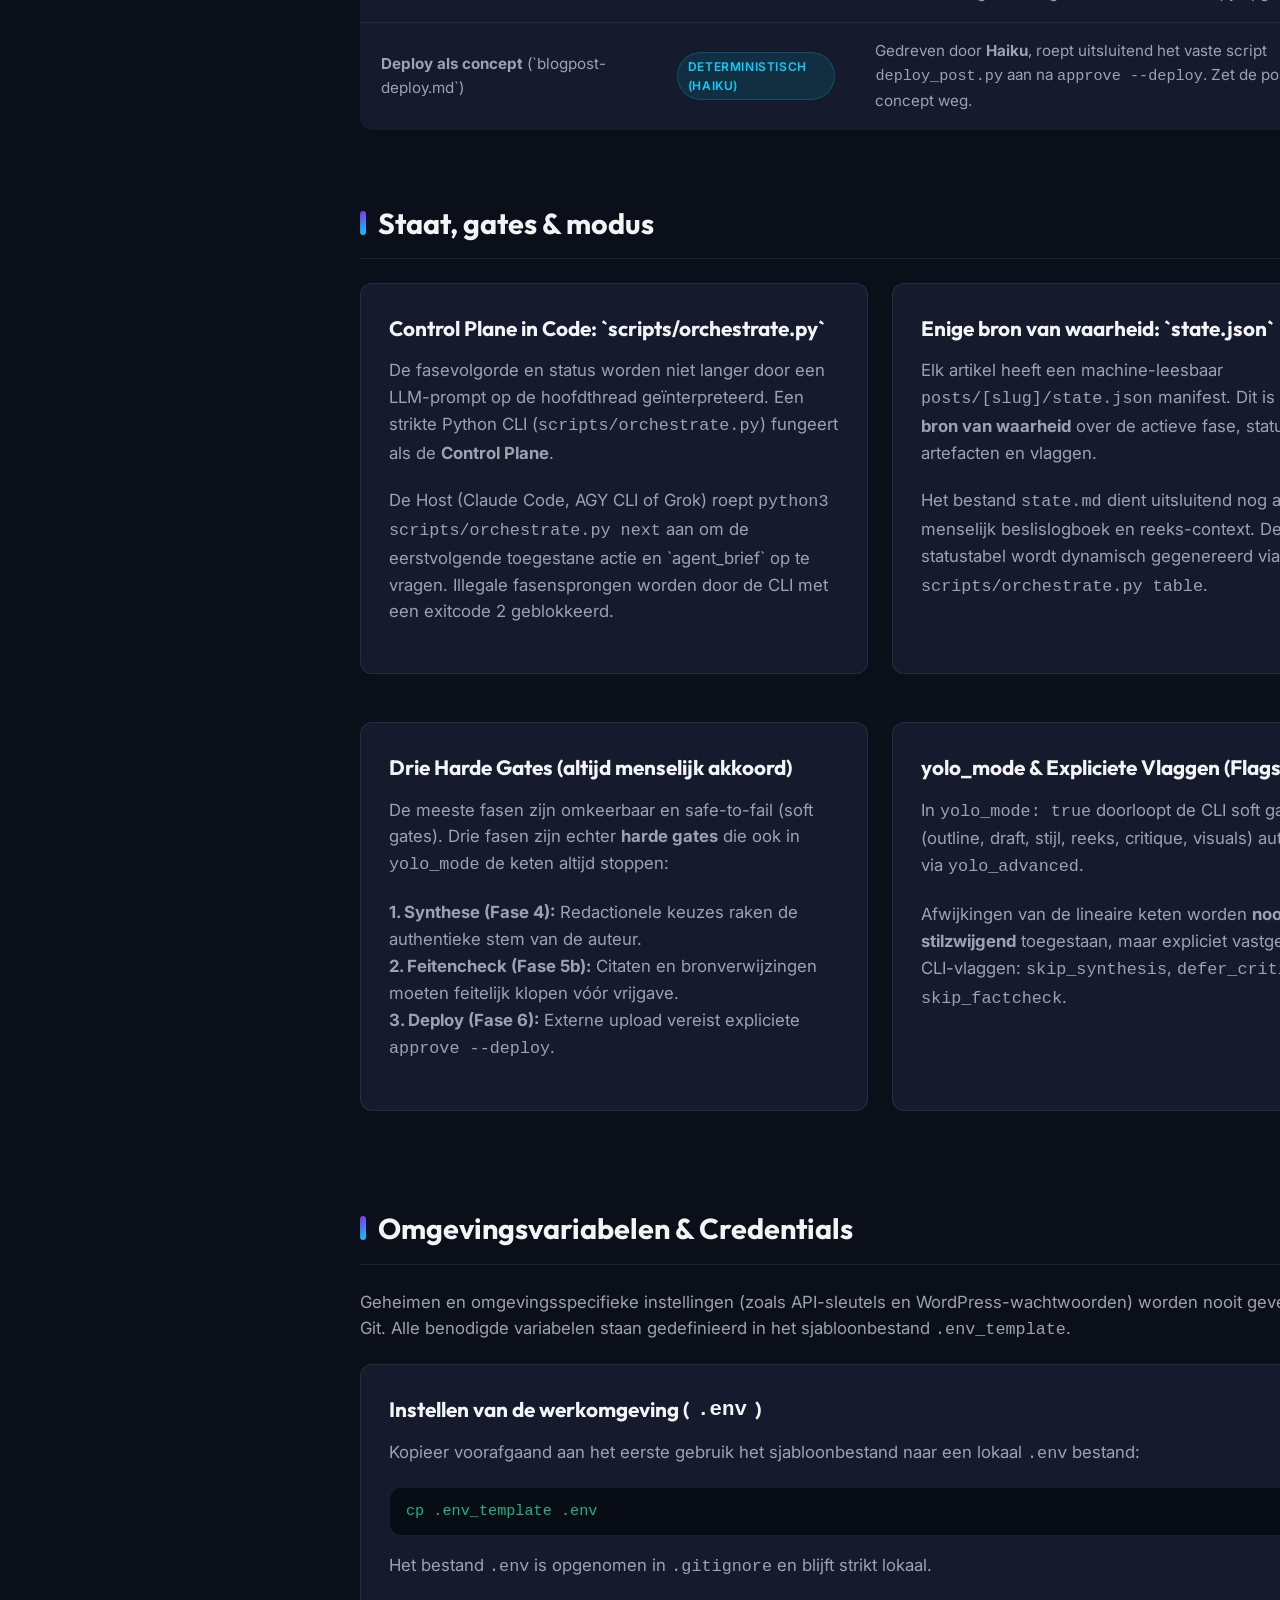
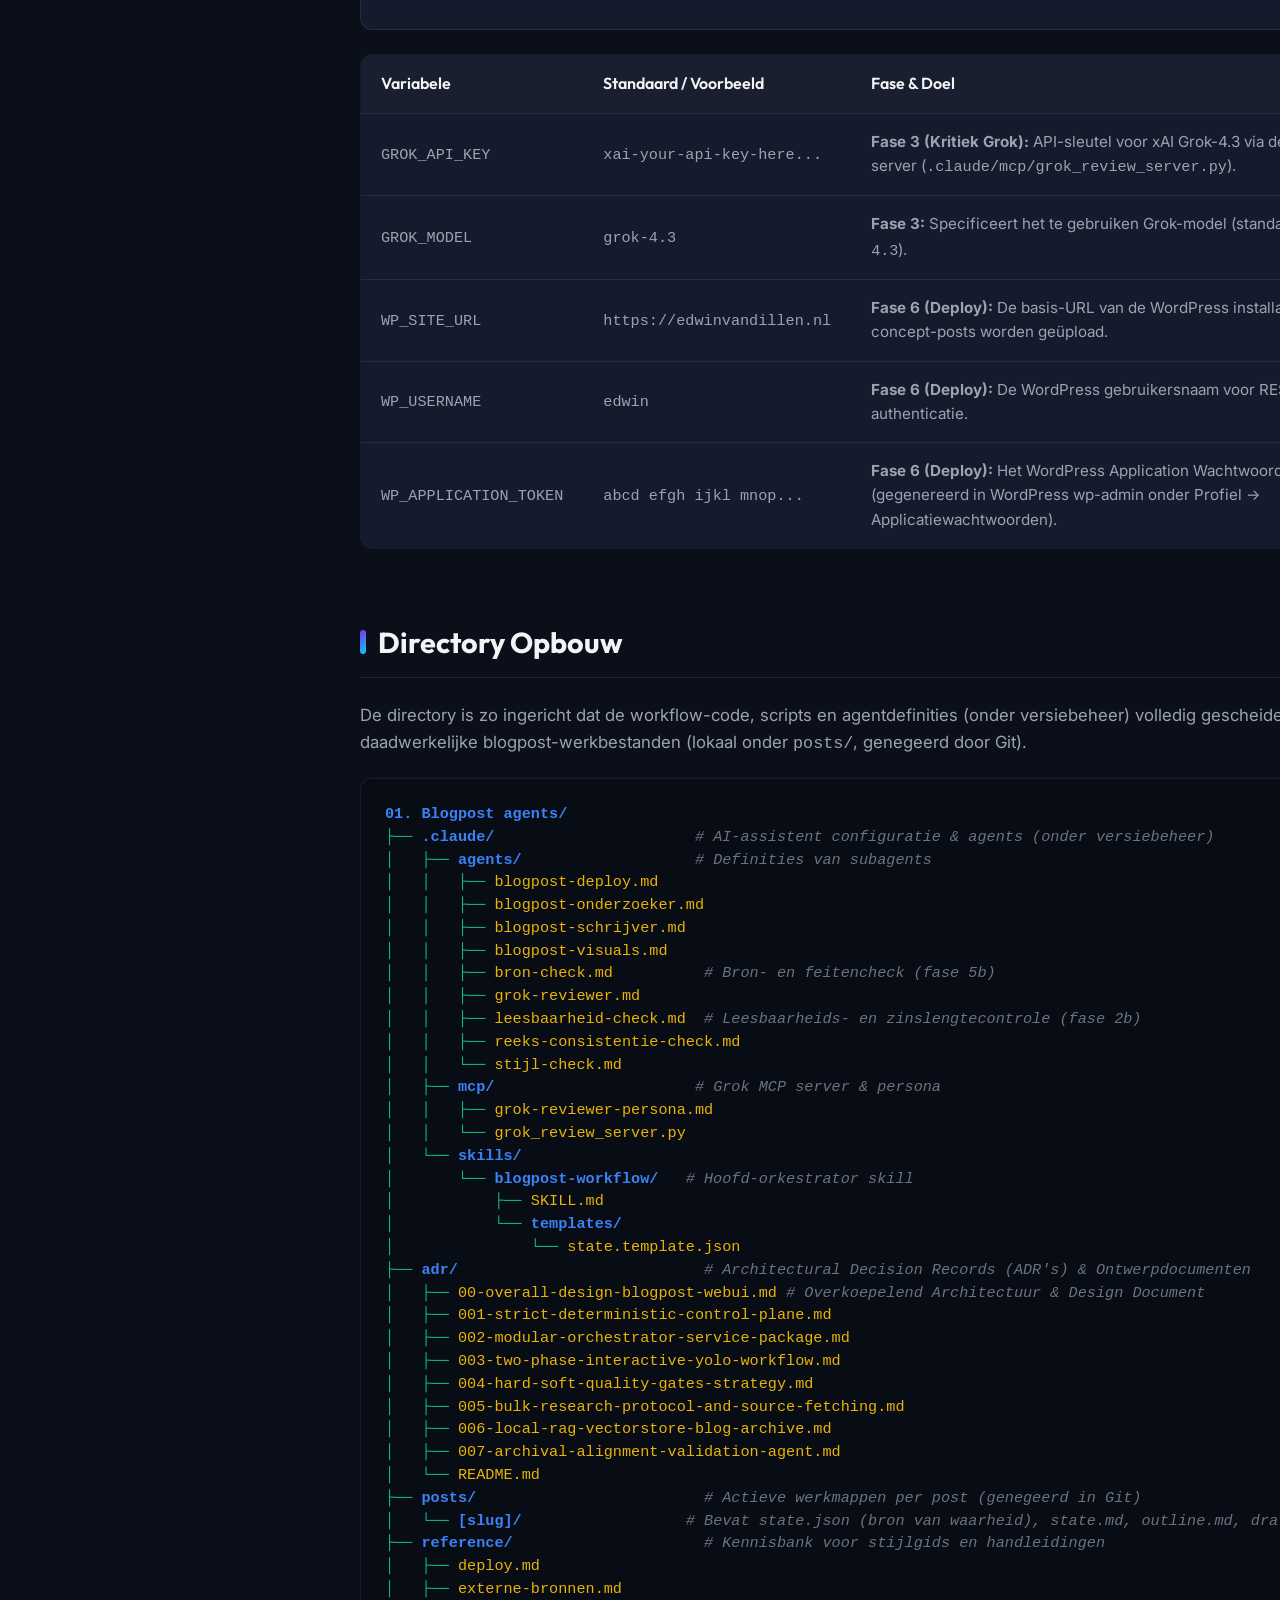
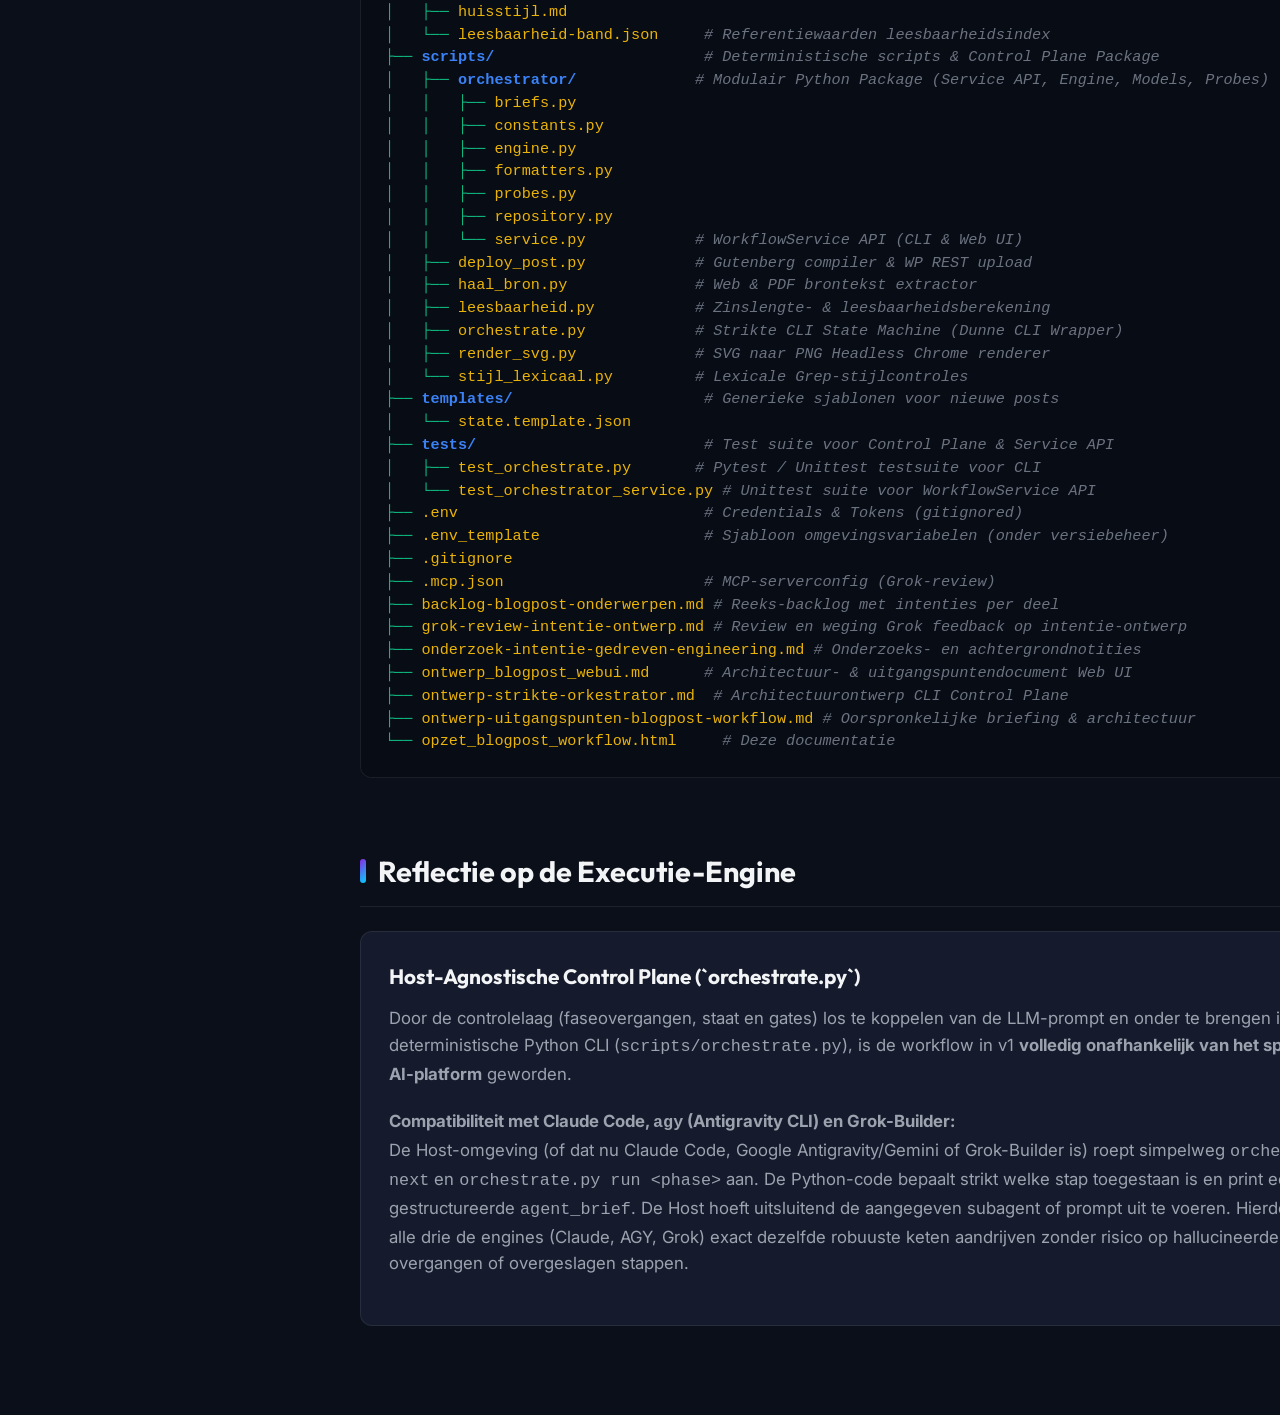
==== commit 6a44133f: "docs: add ADR-006 (Local RAG Archive) and ADR-007 (Archival Alignment Agent)" ====
--- a/opzet_blogpost_workflow.html
+++ b/opzet_blogpost_workflow.html
@@ -1052,6 +1052,8 @@
 │   ├── <span class="file">003-two-phase-interactive-yolo-workflow.md</span>
 │   ├── <span class="file">004-hard-soft-quality-gates-strategy.md</span>
 │   ├── <span class="file">005-bulk-research-protocol-and-source-fetching.md</span>
+│   ├── <span class="file">006-local-rag-vectorstore-blog-archive.md</span>
+│   ├── <span class="file">007-archival-alignment-validation-agent.md</span>
 │   └── <span class="file">README.md</span>
 ├── <span class="folder">posts/</span>                         <span class="comment"># Actieve werkmappen per post (genegeerd in Git)</span>
 │   └── <span class="folder">[slug]/</span>                  <span class="comment"># Bevat state.json (bron van waarheid), state.md, outline.md, draft.md, grok-feedback.md, synthese.md, feitencheck.md, visuals/</span>
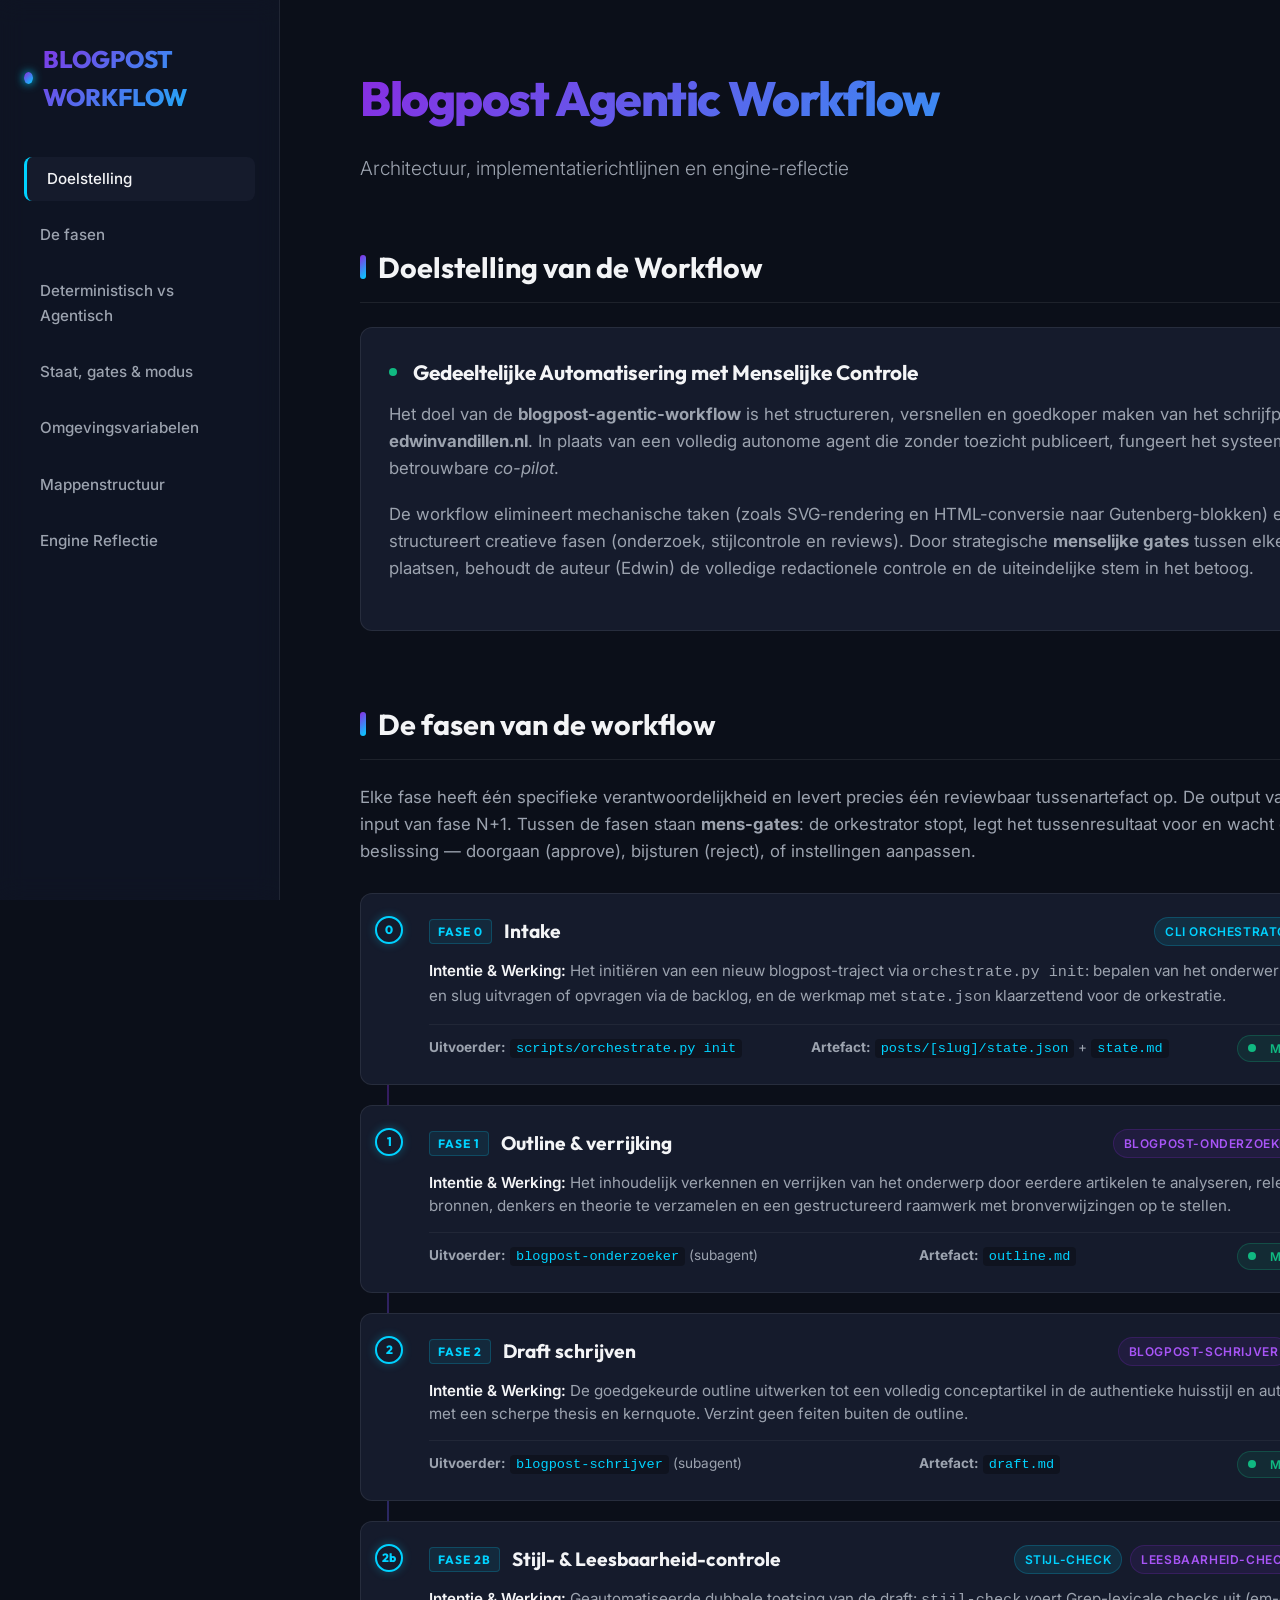
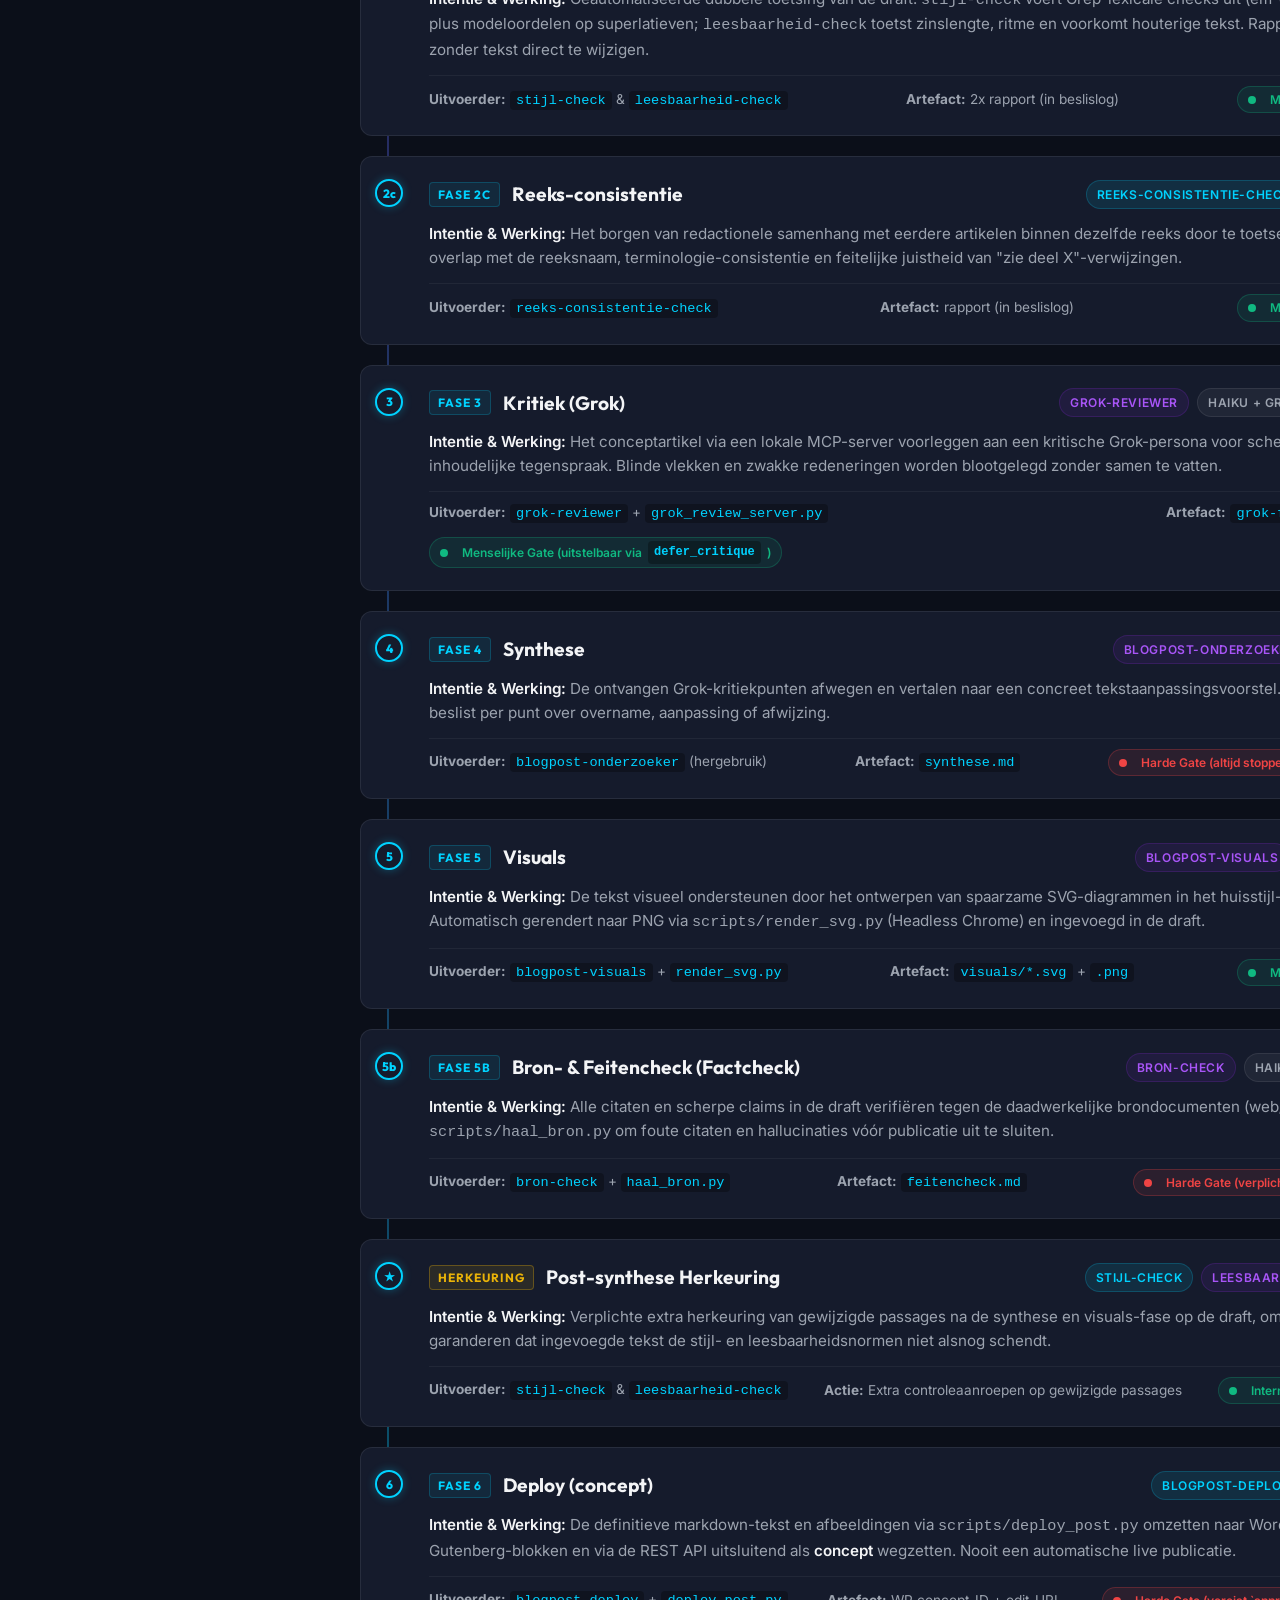
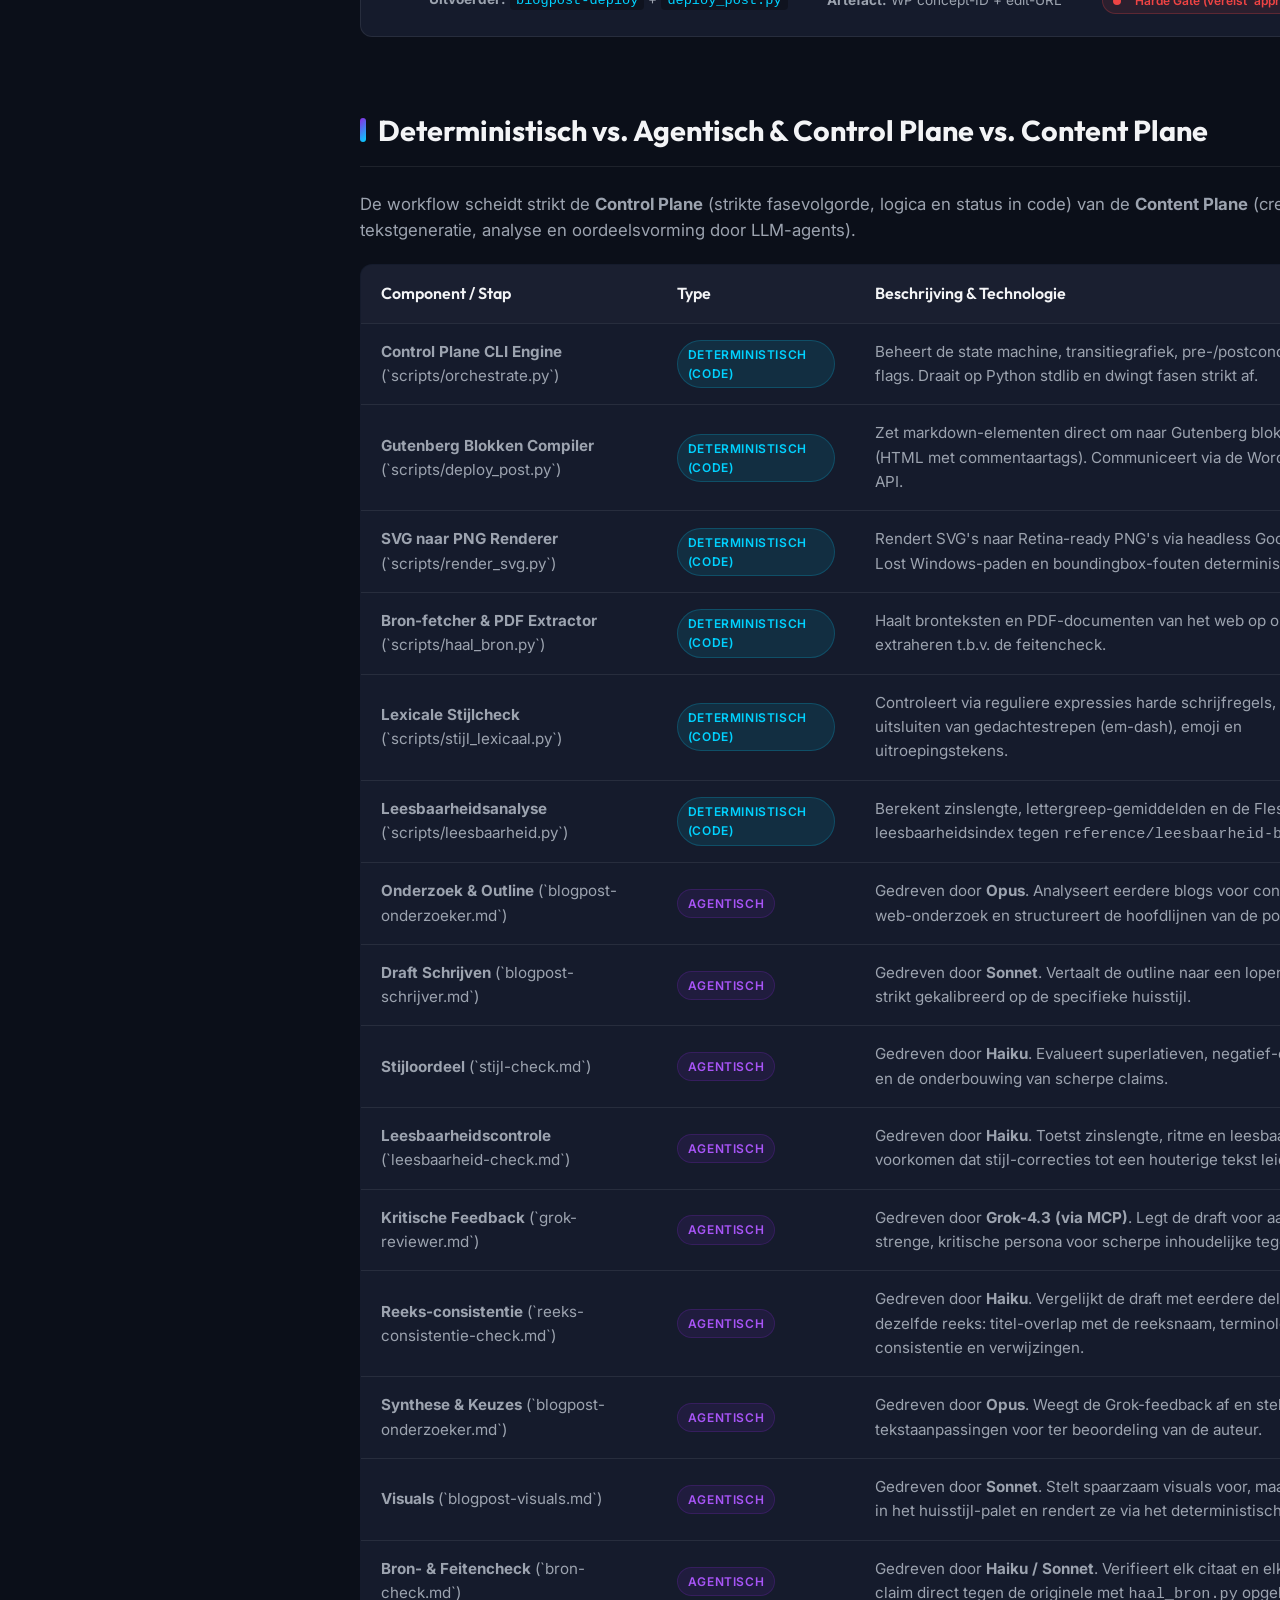
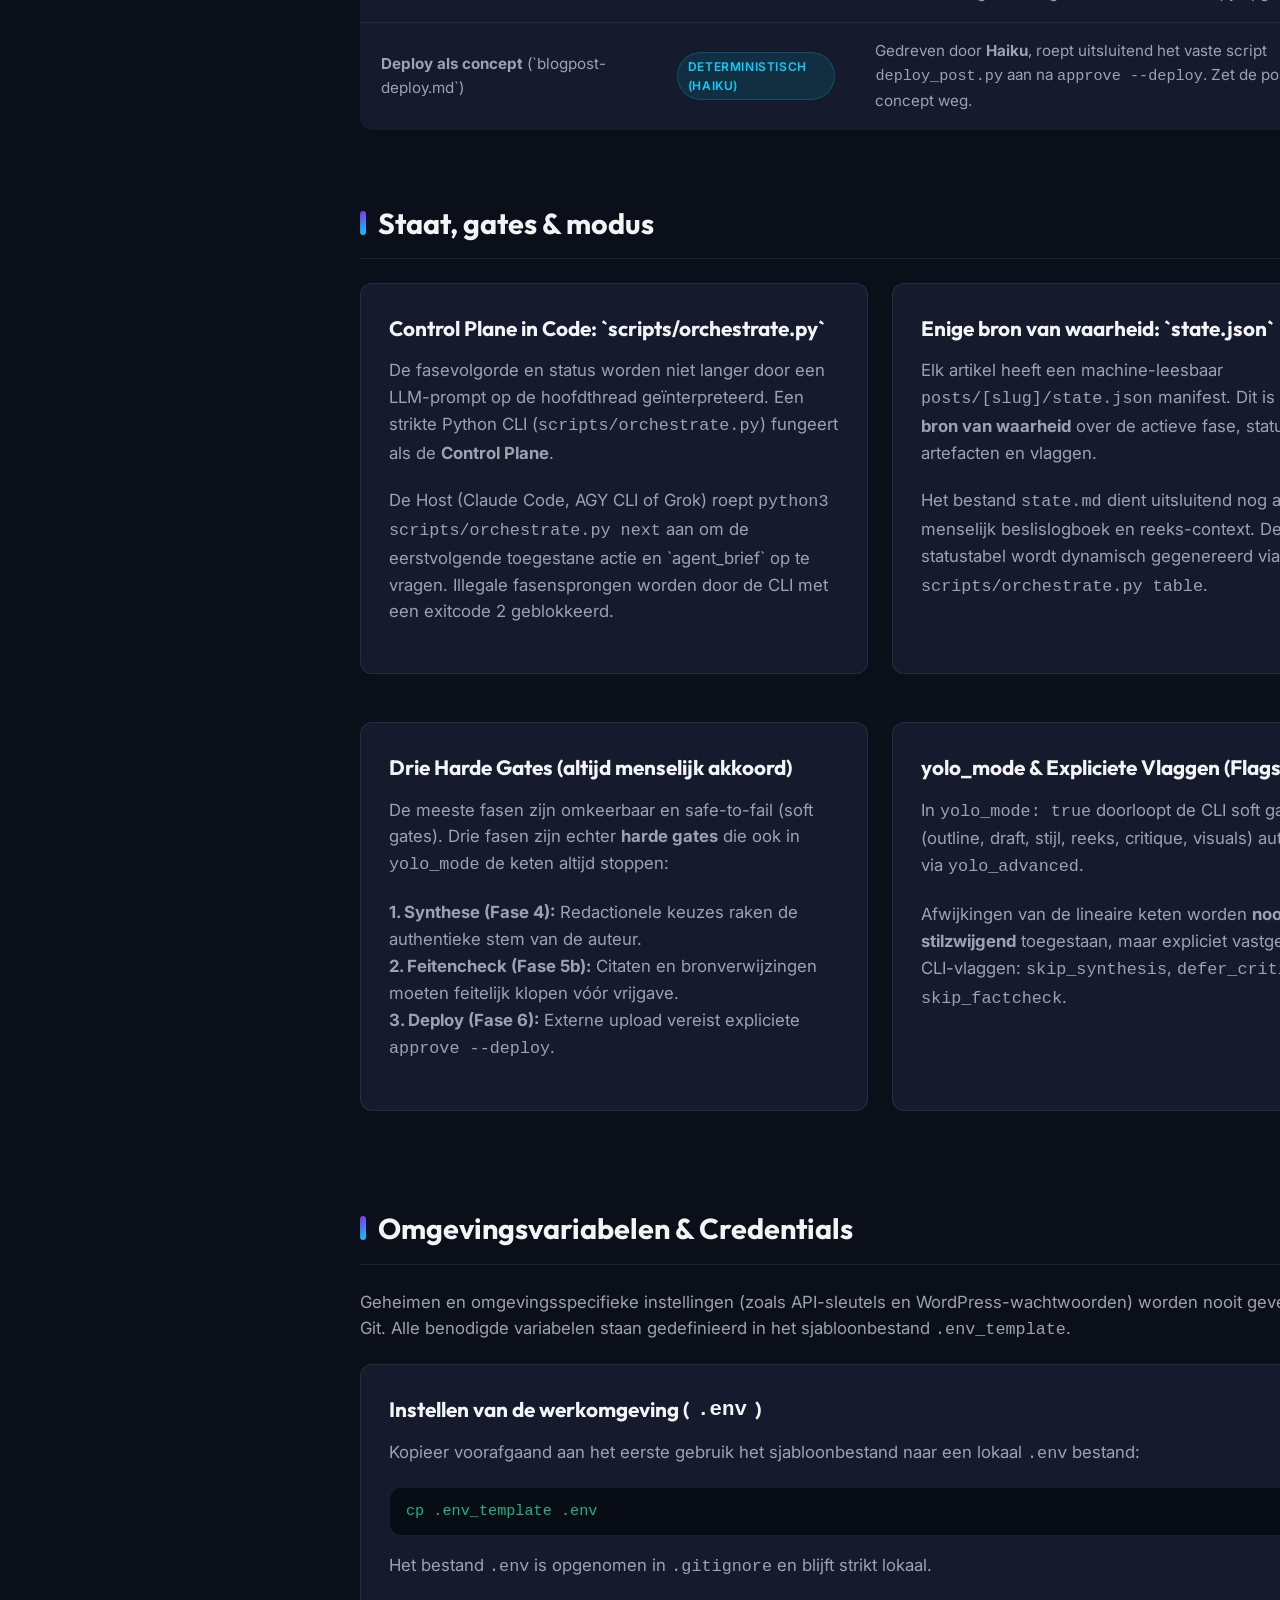
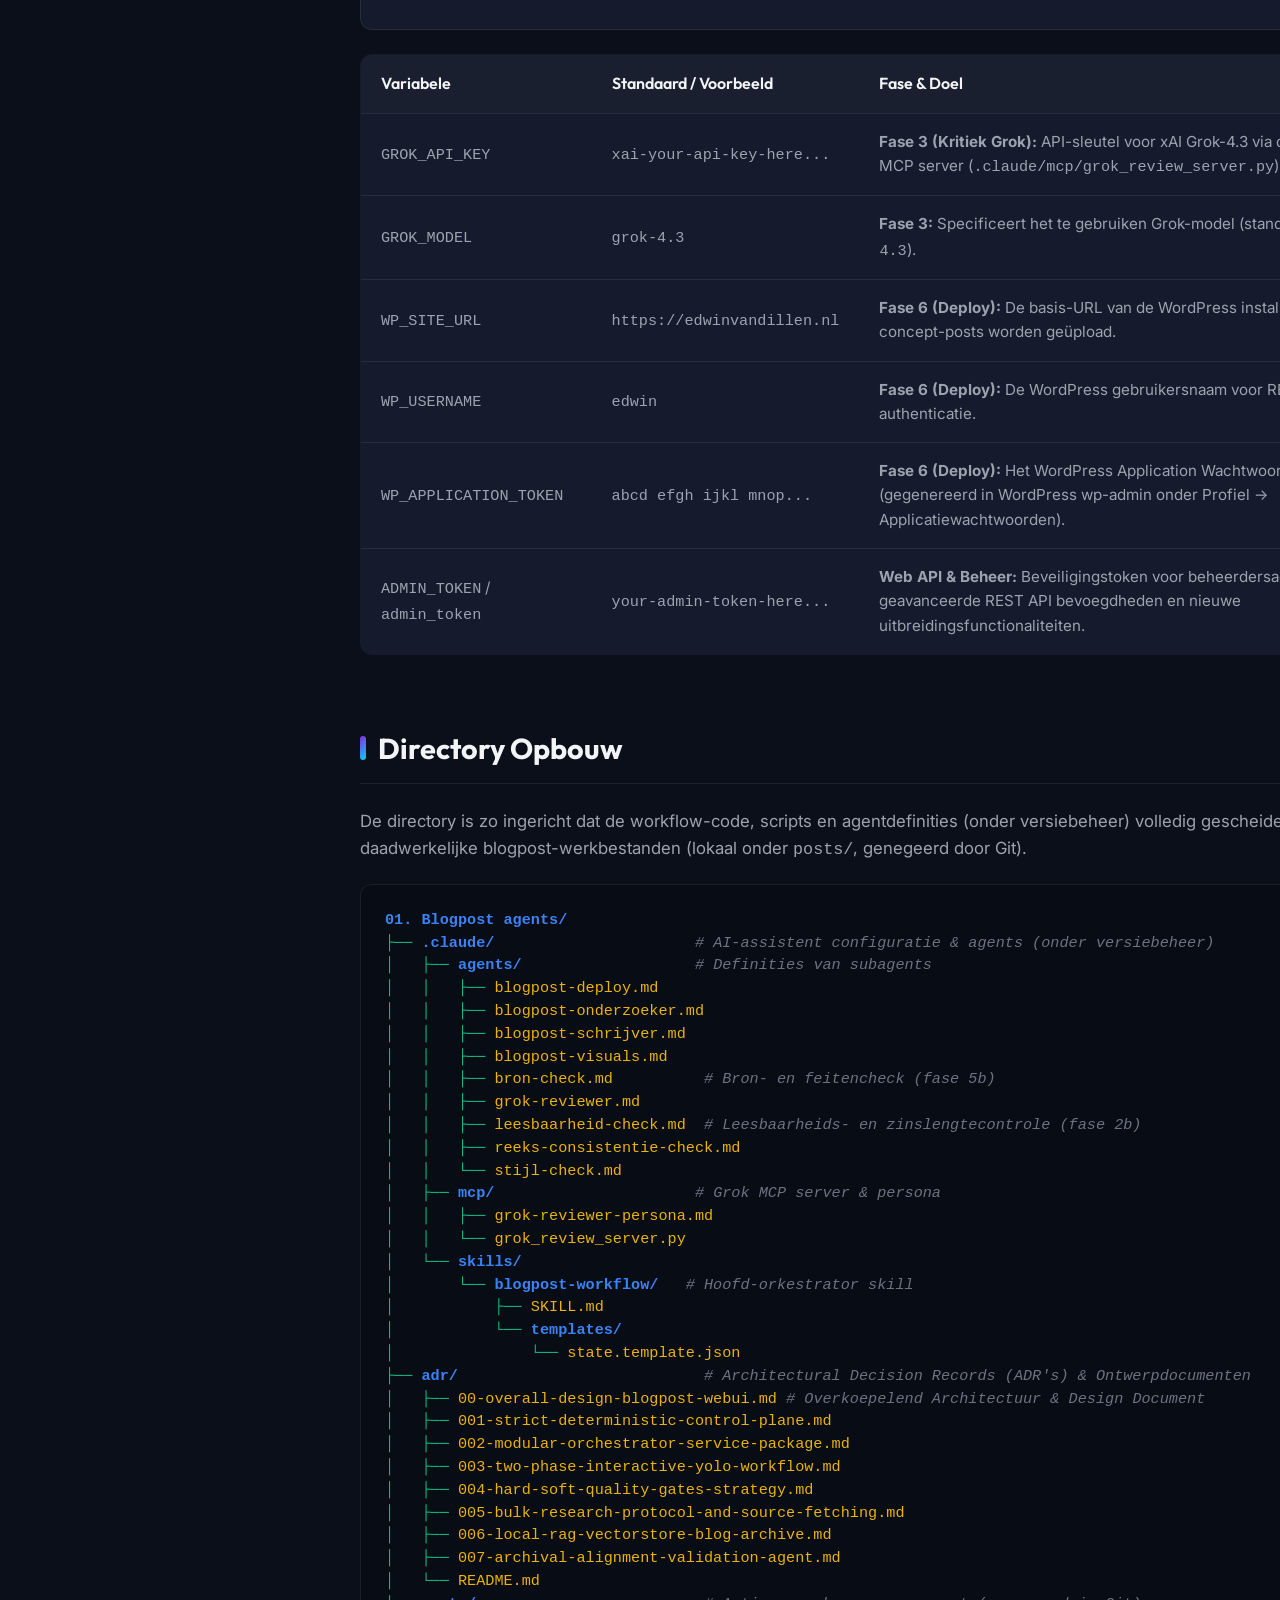
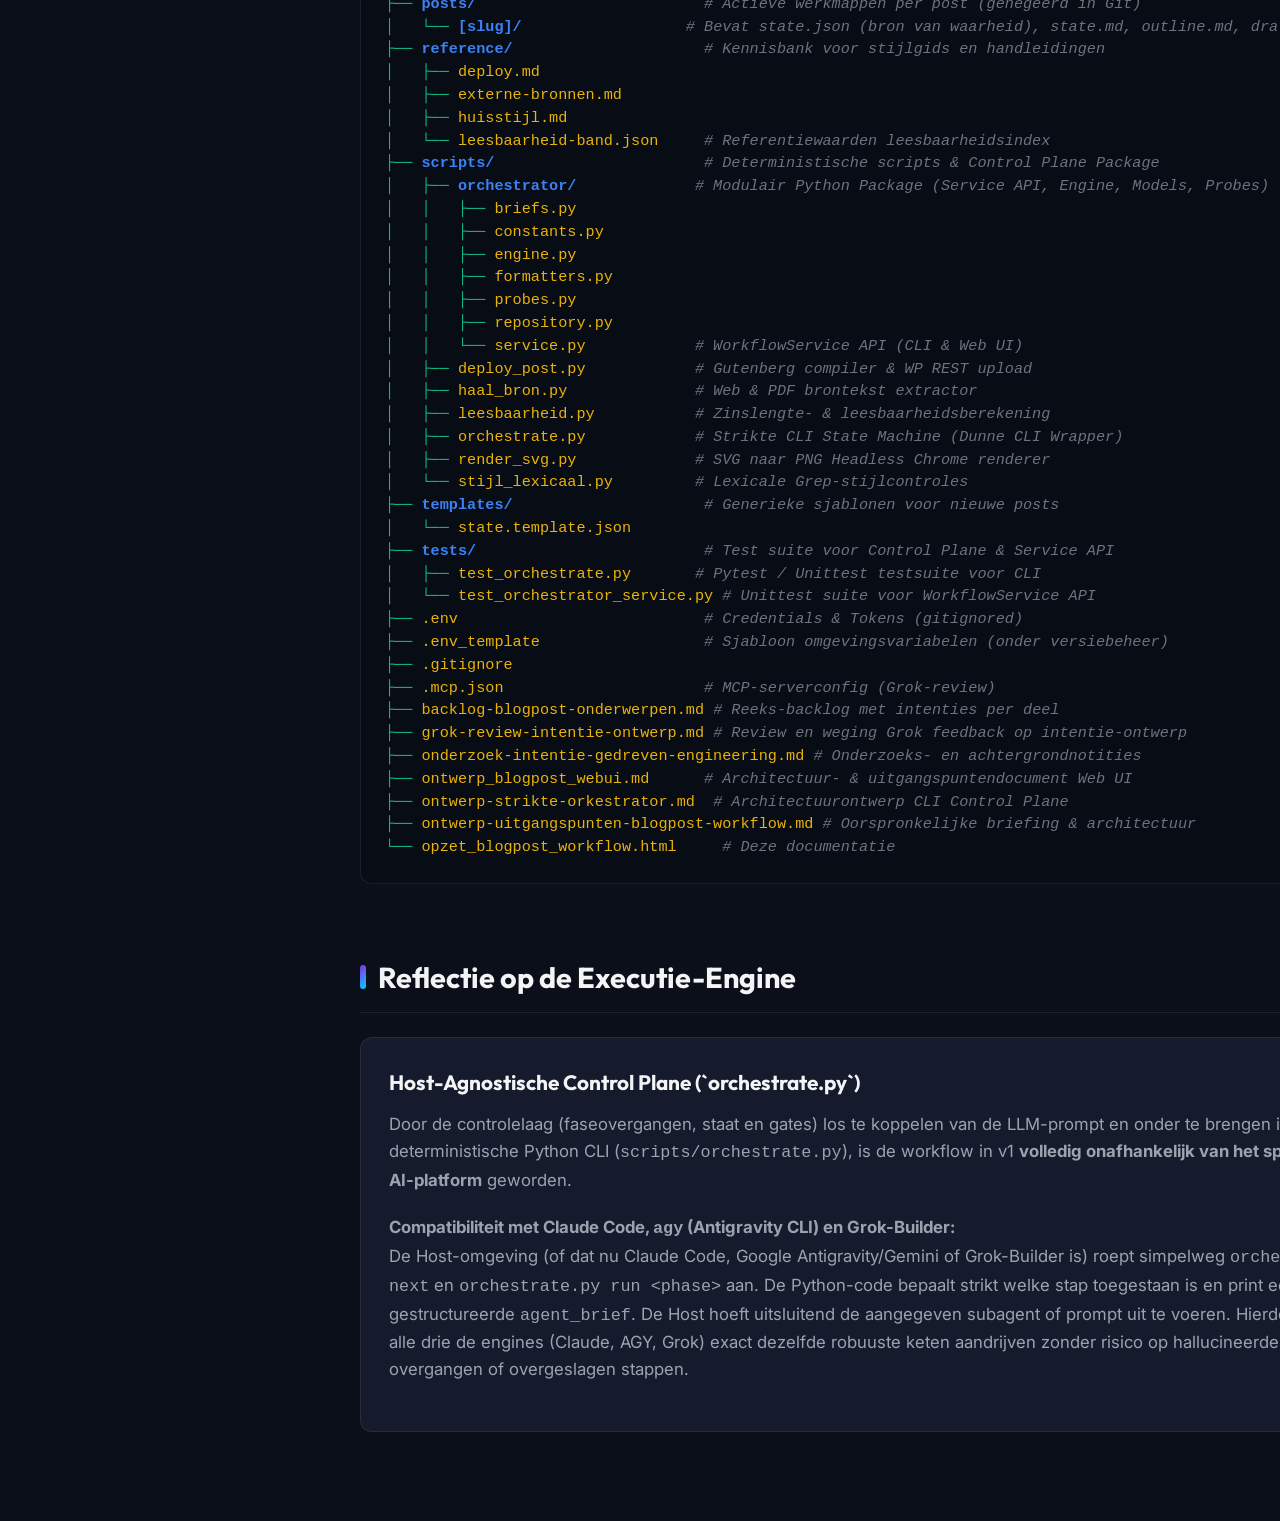
==== commit fe5a3485: "docs: update .env_template and HTML docs to include ADMIN_TOKEN" ====
--- a/opzet_blogpost_workflow.html
+++ b/opzet_blogpost_workflow.html
@@ -1014,6 +1014,11 @@
                             <td><code>WP_APPLICATION_TOKEN</code></td>
                             <td><code>abcd efgh ijkl mnop...</code></td>
                             <td><strong>Fase 6 (Deploy):</strong> Het WordPress Application Wachtwoord (gegenereerd in WordPress wp-admin onder Profiel &rarr; Applicatiewachtwoorden).</td>
+                        </tr>
+                        <tr>
+                            <td><code>ADMIN_TOKEN</code> / <code>admin_token</code></td>
+                            <td><code>your-admin-token-here...</code></td>
+                            <td><strong>Web API &amp; Beheer:</strong> Beveiligingstoken voor beheerdersacties, geavanceerde REST API bevoegdheden en nieuwe uitbreidingsfunctionaliteiten.</td>
                         </tr>
                     </tbody>
                 </table>
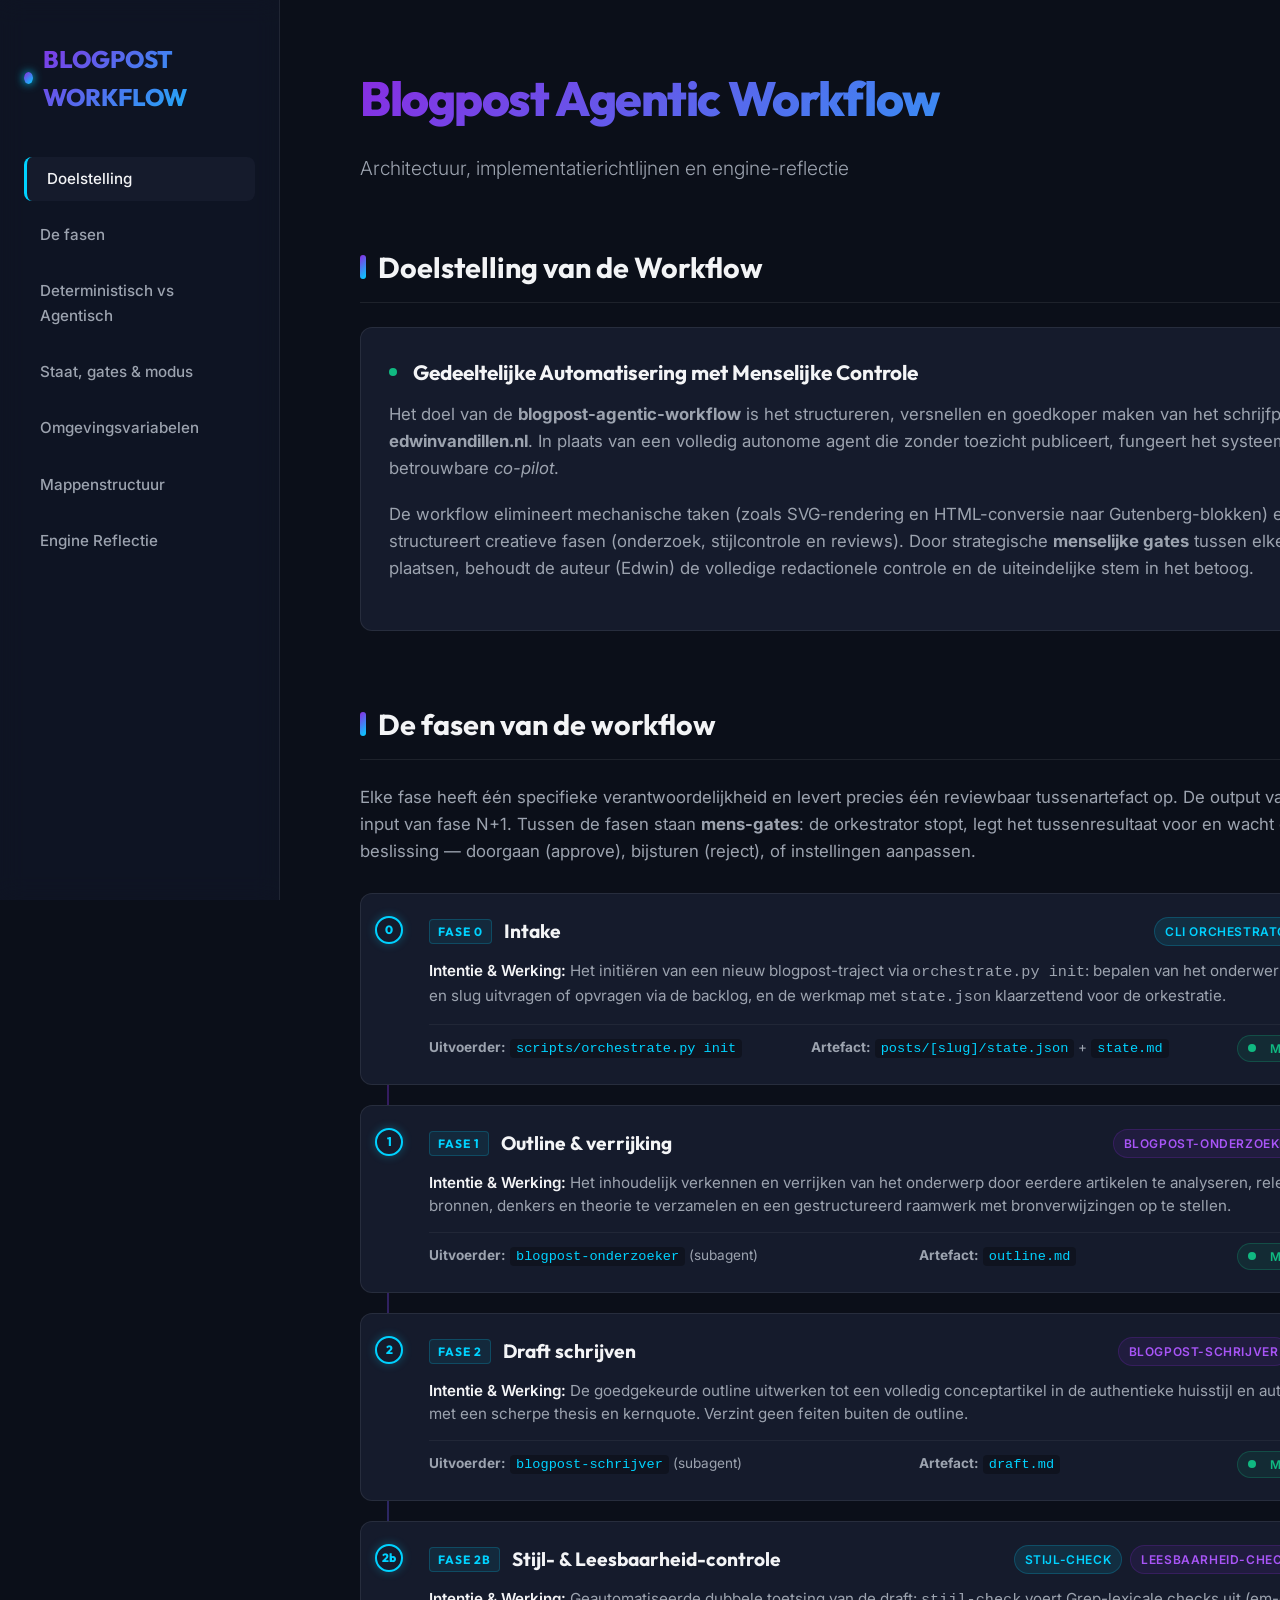
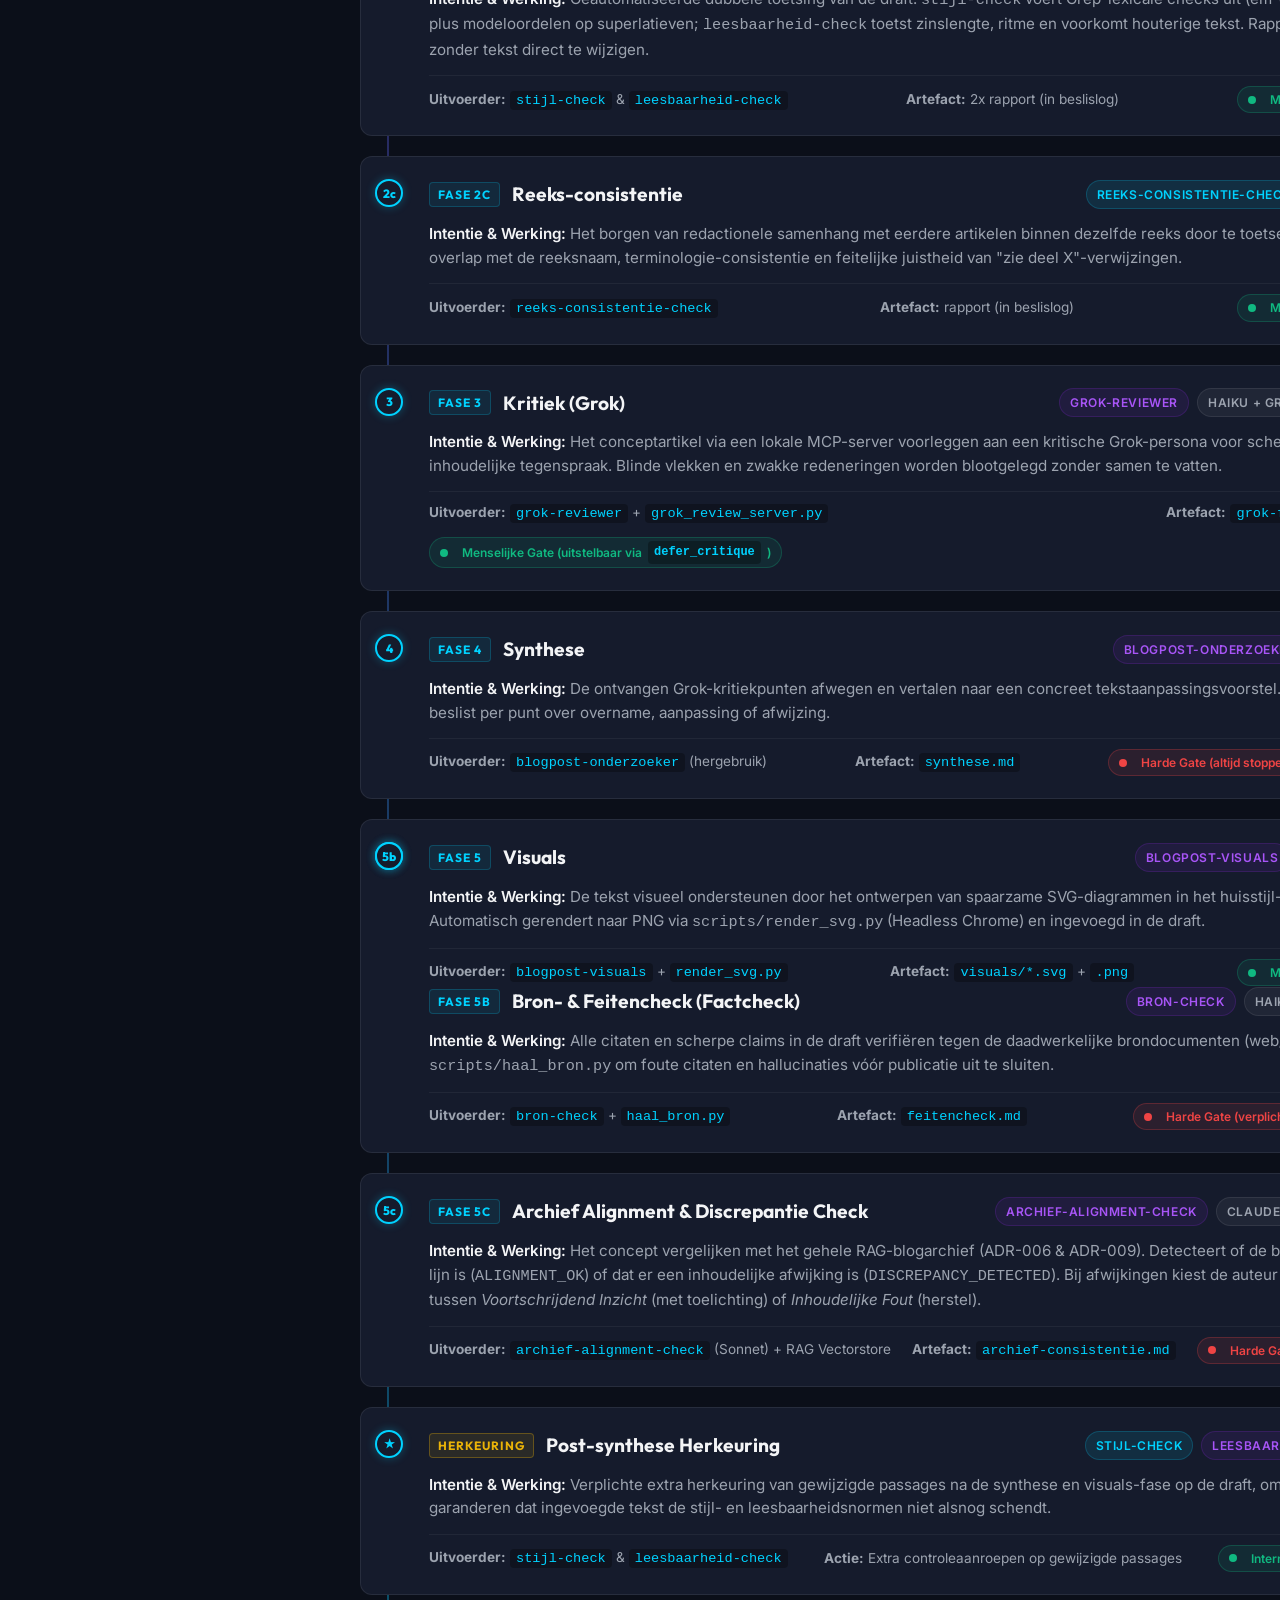
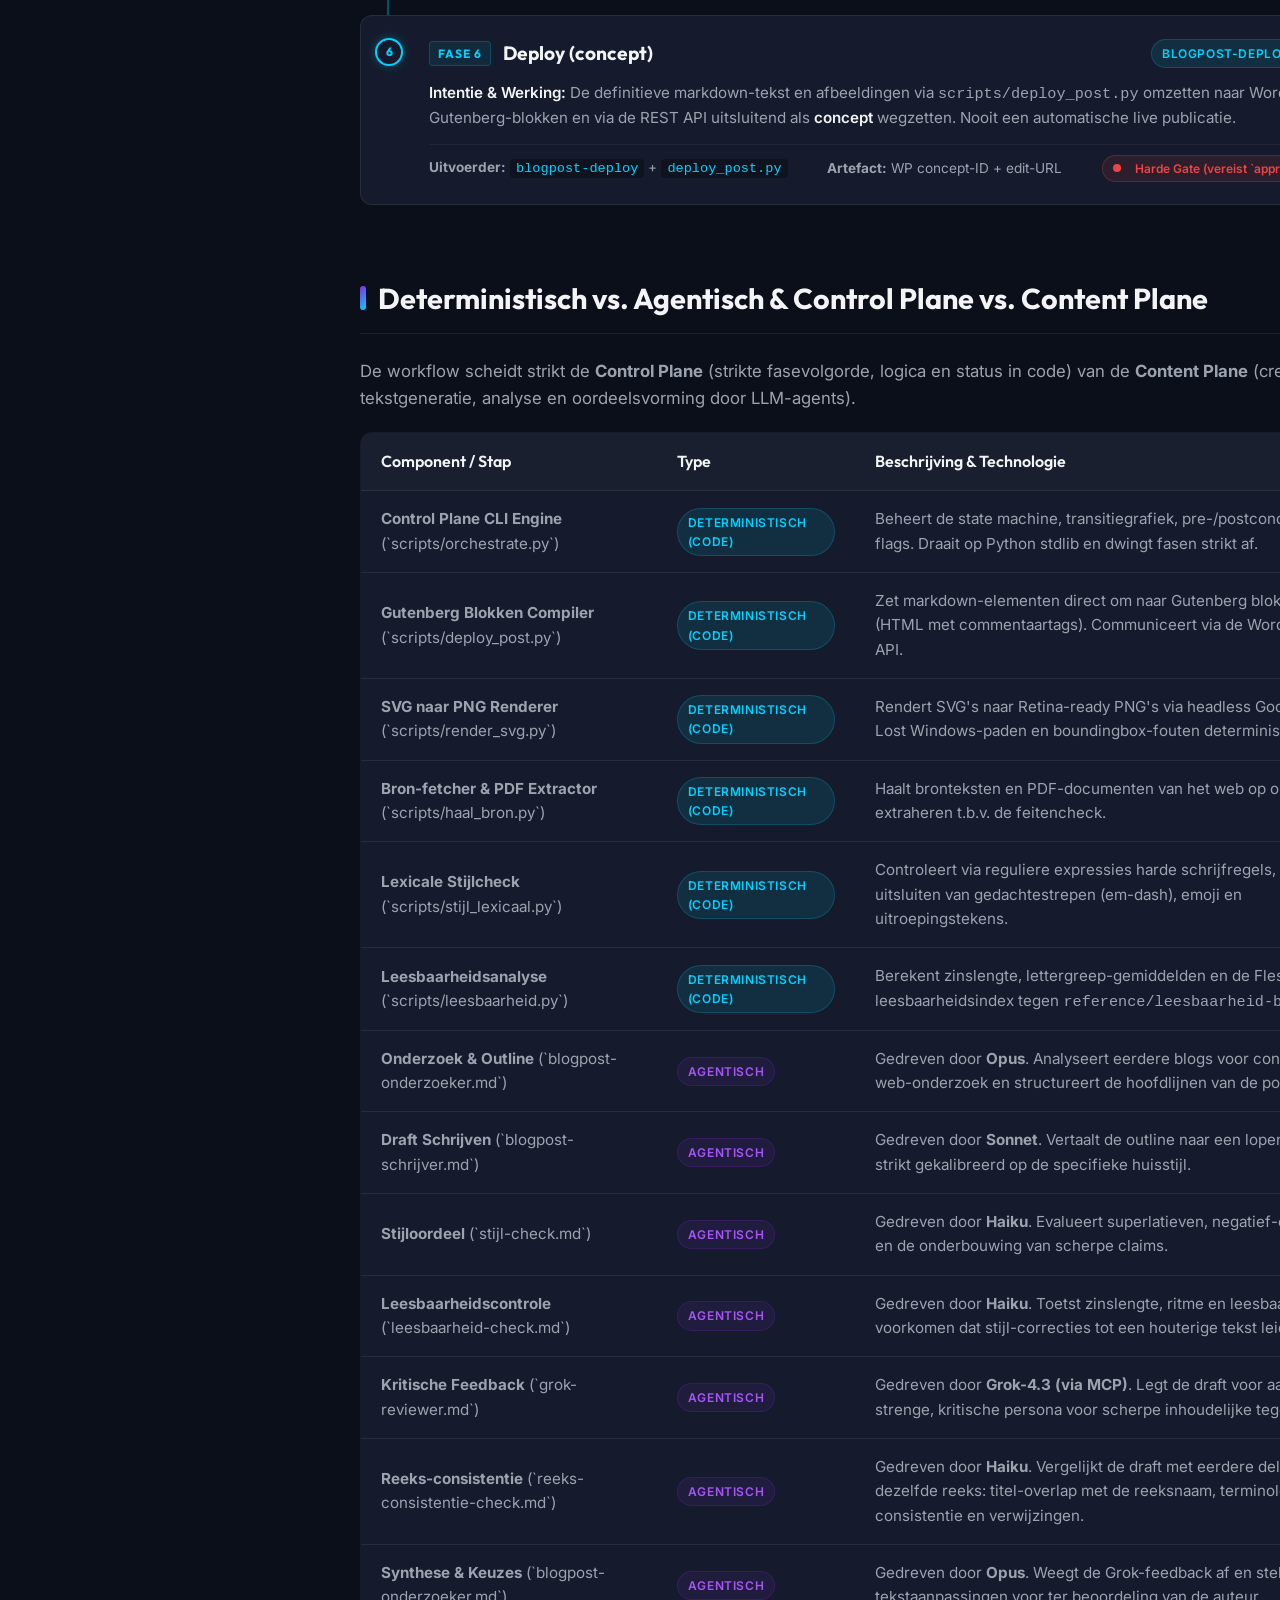
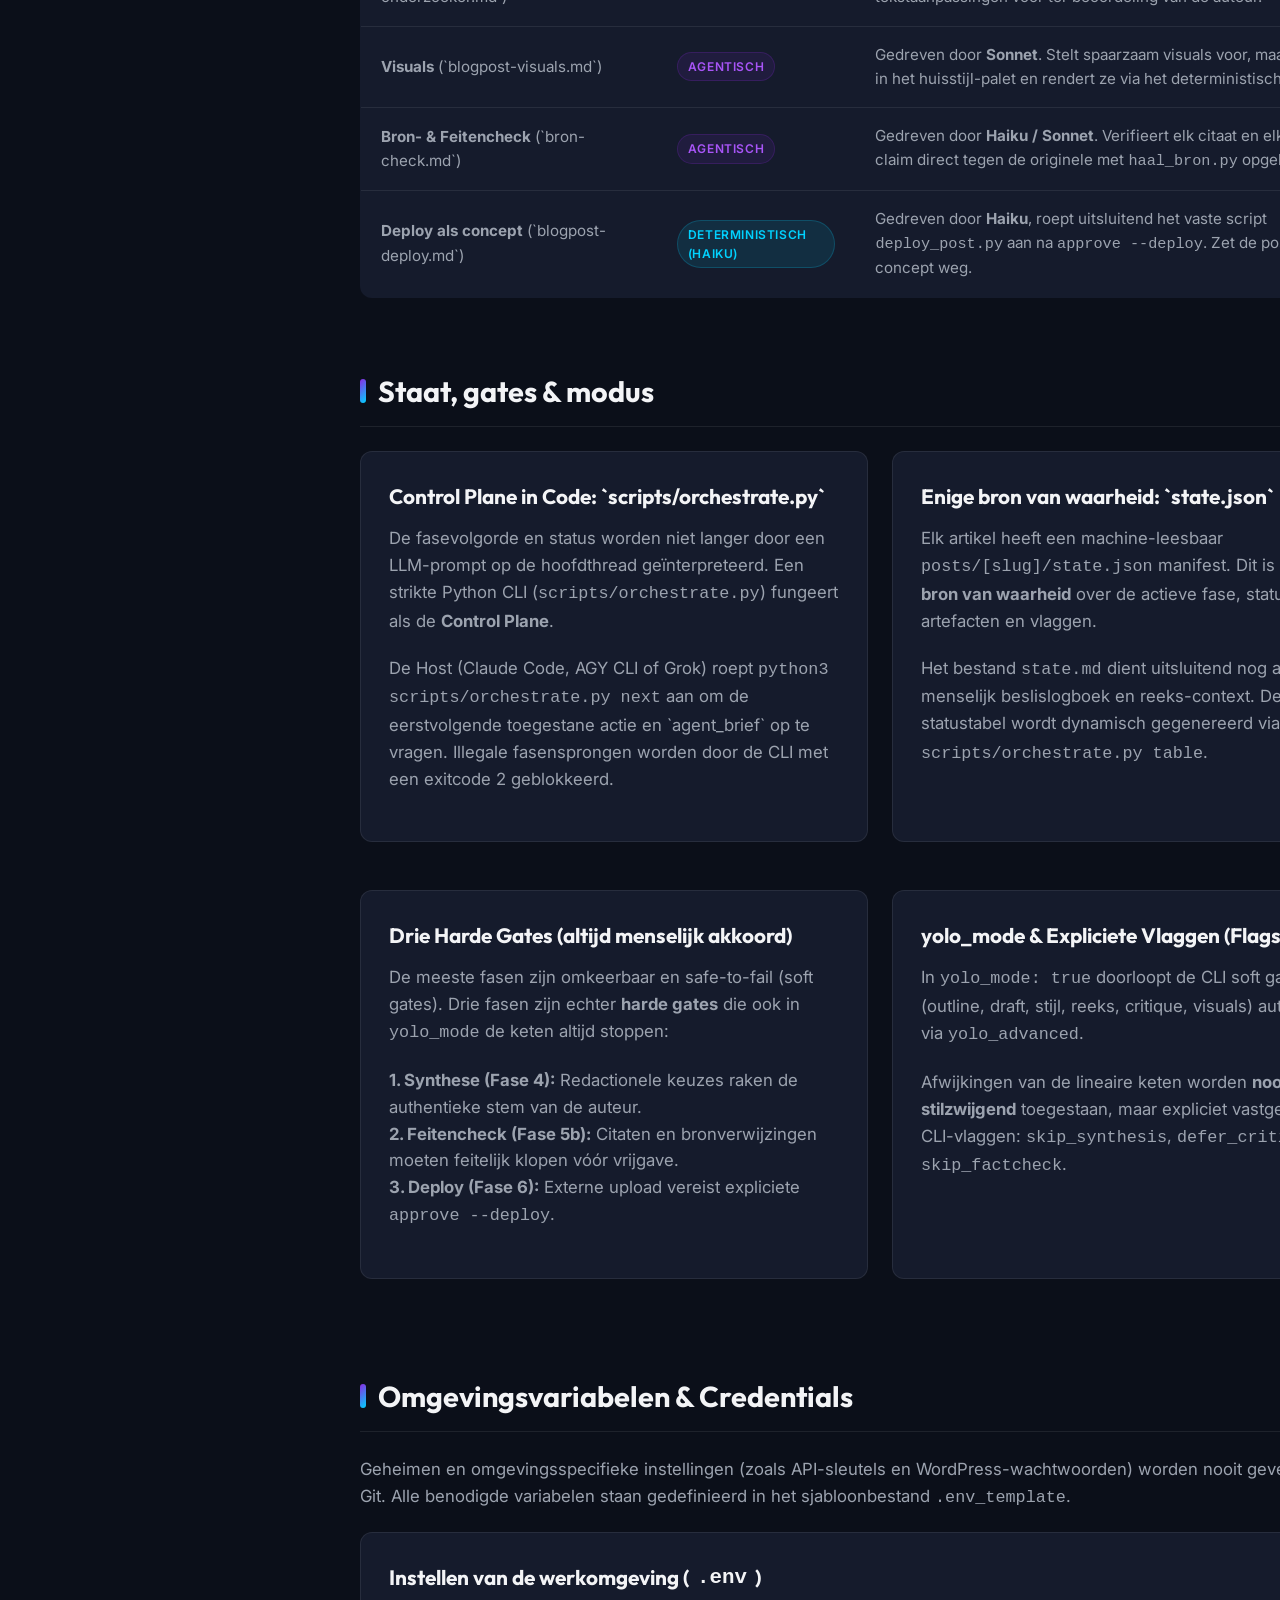
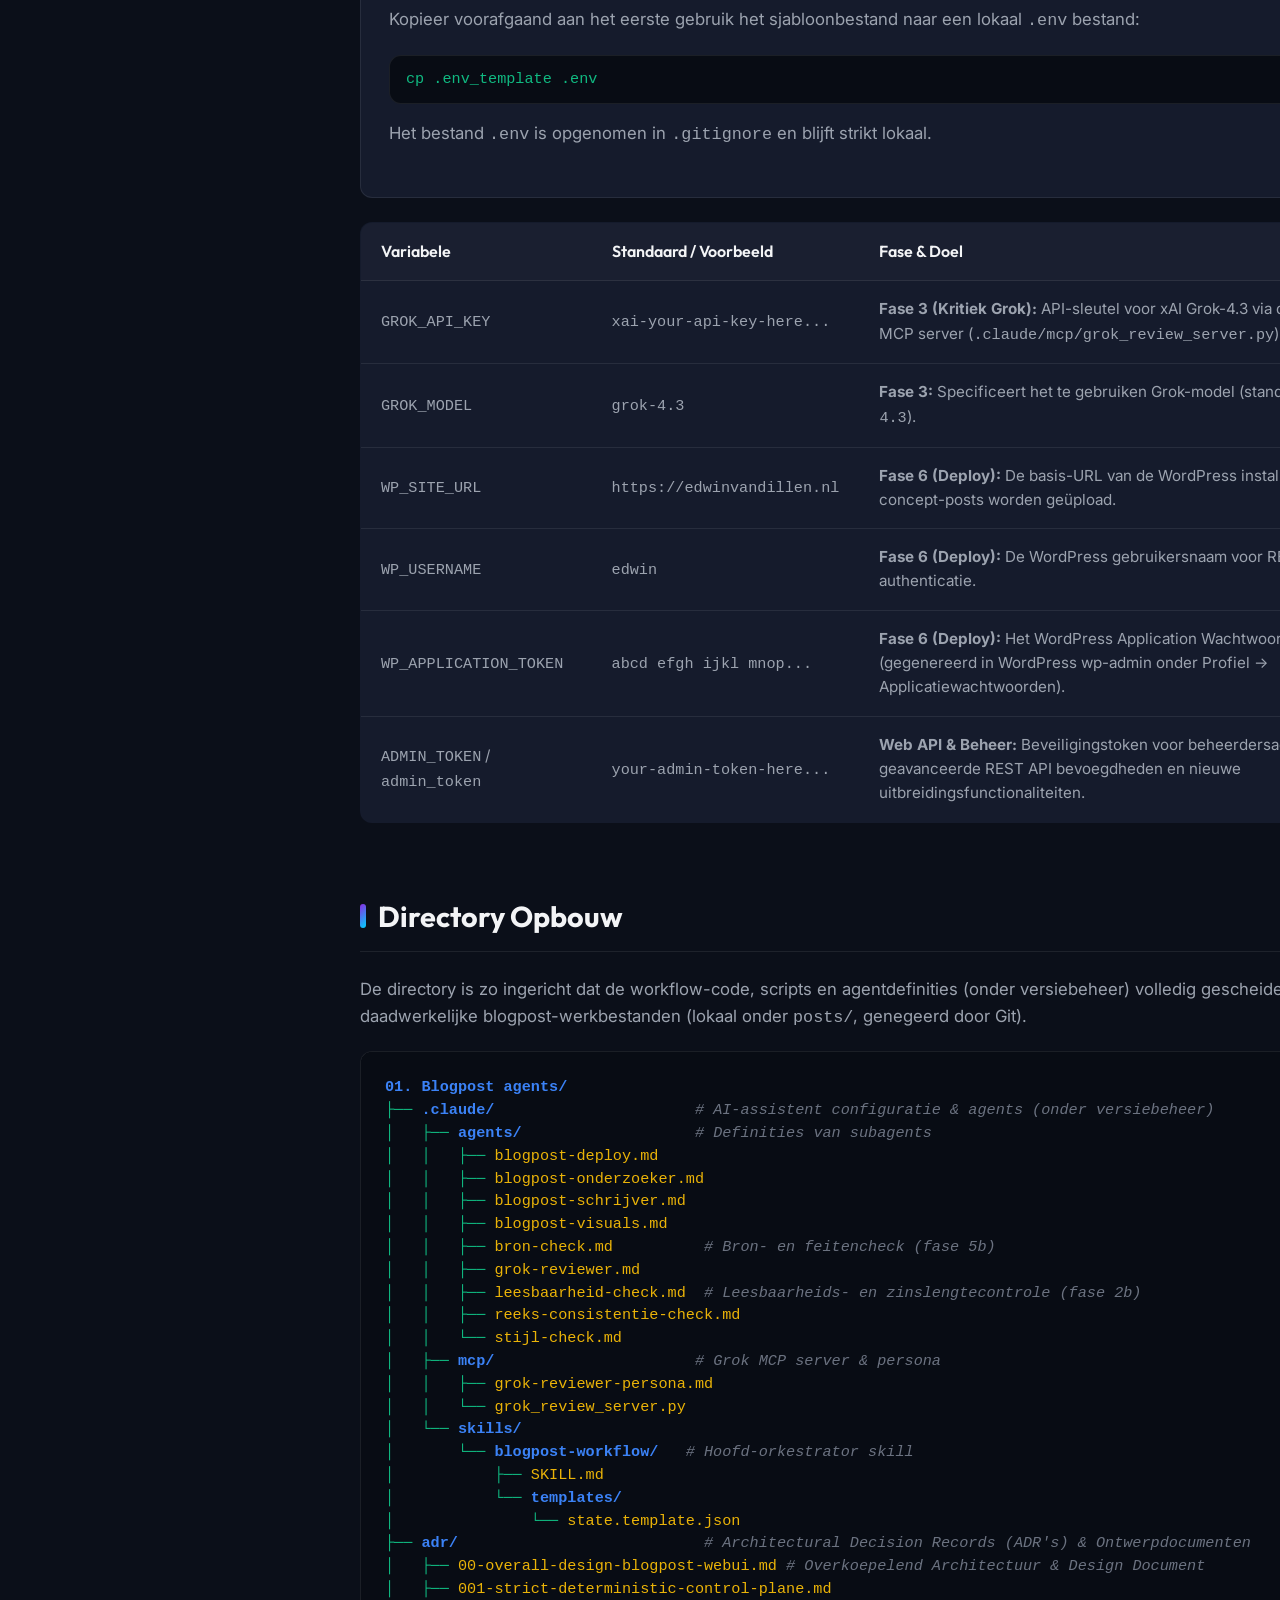
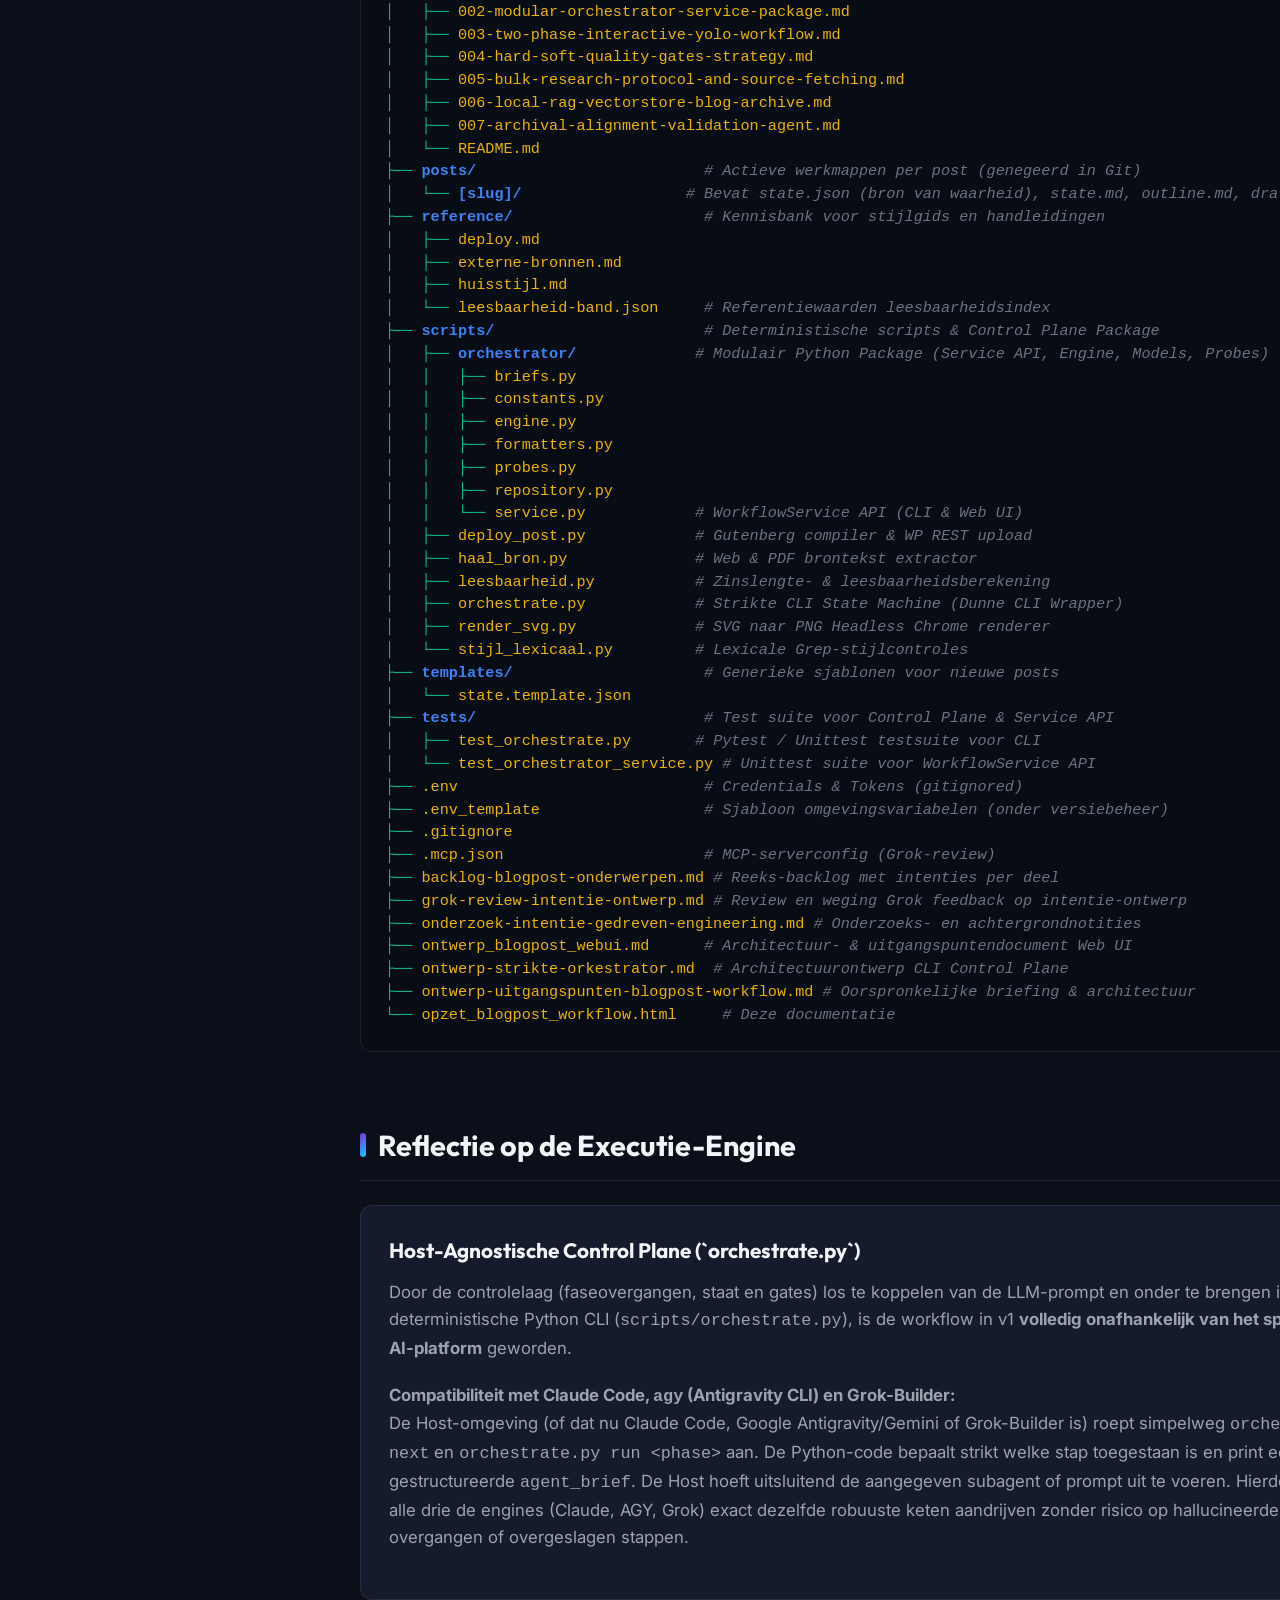
==== commit 964cb4d3: "feat: execute ADR-009 — implement Archival Alignment Agent (Claude 3.5 Sonnet) & Discrepancy Gate in" ====
--- a/opzet_blogpost_workflow.html
+++ b/opzet_blogpost_workflow.html
@@ -766,9 +766,7 @@
                                 <span class="vertical-phase-gate-badge"><span class="pulse"></span>Menselijke Gate</span>
                             </div>
                         </div>
-                    </div>
-
-                    <div class="vertical-phase-item">
+                    </d                    <div class="vertical-phase-item">
                         <div class="vertical-phase-marker">5b</div>
                         <div class="vertical-phase-content">
                             <div class="vertical-phase-header">
@@ -788,6 +786,30 @@
                                 <span><strong>Uitvoerder:</strong> <code>bron-check</code> + <code>haal_bron.py</code></span>
                                 <span><strong>Artefact:</strong> <code>feitencheck.md</code></span>
                                 <span class="vertical-phase-gate-badge" style="color: #ef4444; background: rgba(239, 68, 68, 0.1); border-color: rgba(239, 68, 68, 0.25);"><span class="pulse" style="background:#ef4444; box-shadow:0 0 0 0 rgba(239,68,68,0.7);"></span>Harde Gate (verplicht vóór deploy)</span>
+                            </div>
+                        </div>
+                    </div>
+
+                    <div class="vertical-phase-item">
+                        <div class="vertical-phase-marker">5c</div>
+                        <div class="vertical-phase-content">
+                            <div class="vertical-phase-header">
+                                <div class="vertical-phase-title-group">
+                                    <span class="vertical-phase-nr">Fase 5c</span>
+                                    <h4>Archief Alignment &amp; Discrepantie Check</h4>
+                                </div>
+                                <div class="vertical-phase-badges">
+                                    <span class="badge badge-agent">archief-alignment-check</span>
+                                    <span class="badge badge-model">Claude 3.5 Sonnet</span>
+                                </div>
+                            </div>
+                            <div class="vertical-phase-intentie">
+                                <strong>Intentie &amp; Werking:</strong> Het concept vergelijken met het gehele RAG-blogarchief (ADR-006 &amp; ADR-009). Detecteert of de blogpost in lijn is (<code>ALIGNMENT_OK</code>) of dat er een inhoudelijke afwijking is (<code>DISCREPANCY_DETECTED</code>). Bij afwijkingen kiest de auteur in de Web UI tussen <em>Voortschrijdend Inzicht</em> (met toelichting) of <em>Inhoudelijke Fout</em> (herstel).
+                            </div>
+                            <div class="vertical-phase-meta">
+                                <span><strong>Uitvoerder:</strong> <code>archief-alignment-check</code> (Sonnet) + RAG Vectorstore</span>
+                                <span><strong>Artefact:</strong> <code>archief-consistentie.md</code></span>
+                                <span class="vertical-phase-gate-badge" style="color: #ef4444; background: rgba(239, 68, 68, 0.1); border-color: rgba(239, 68, 68, 0.25);"><span class="pulse" style="background:#ef4444; box-shadow:0 0 0 0 rgba(239,68,68,0.7);"></span>Harde Gate (ADR-009)</span>
                             </div>
                         </div>
                     </div>
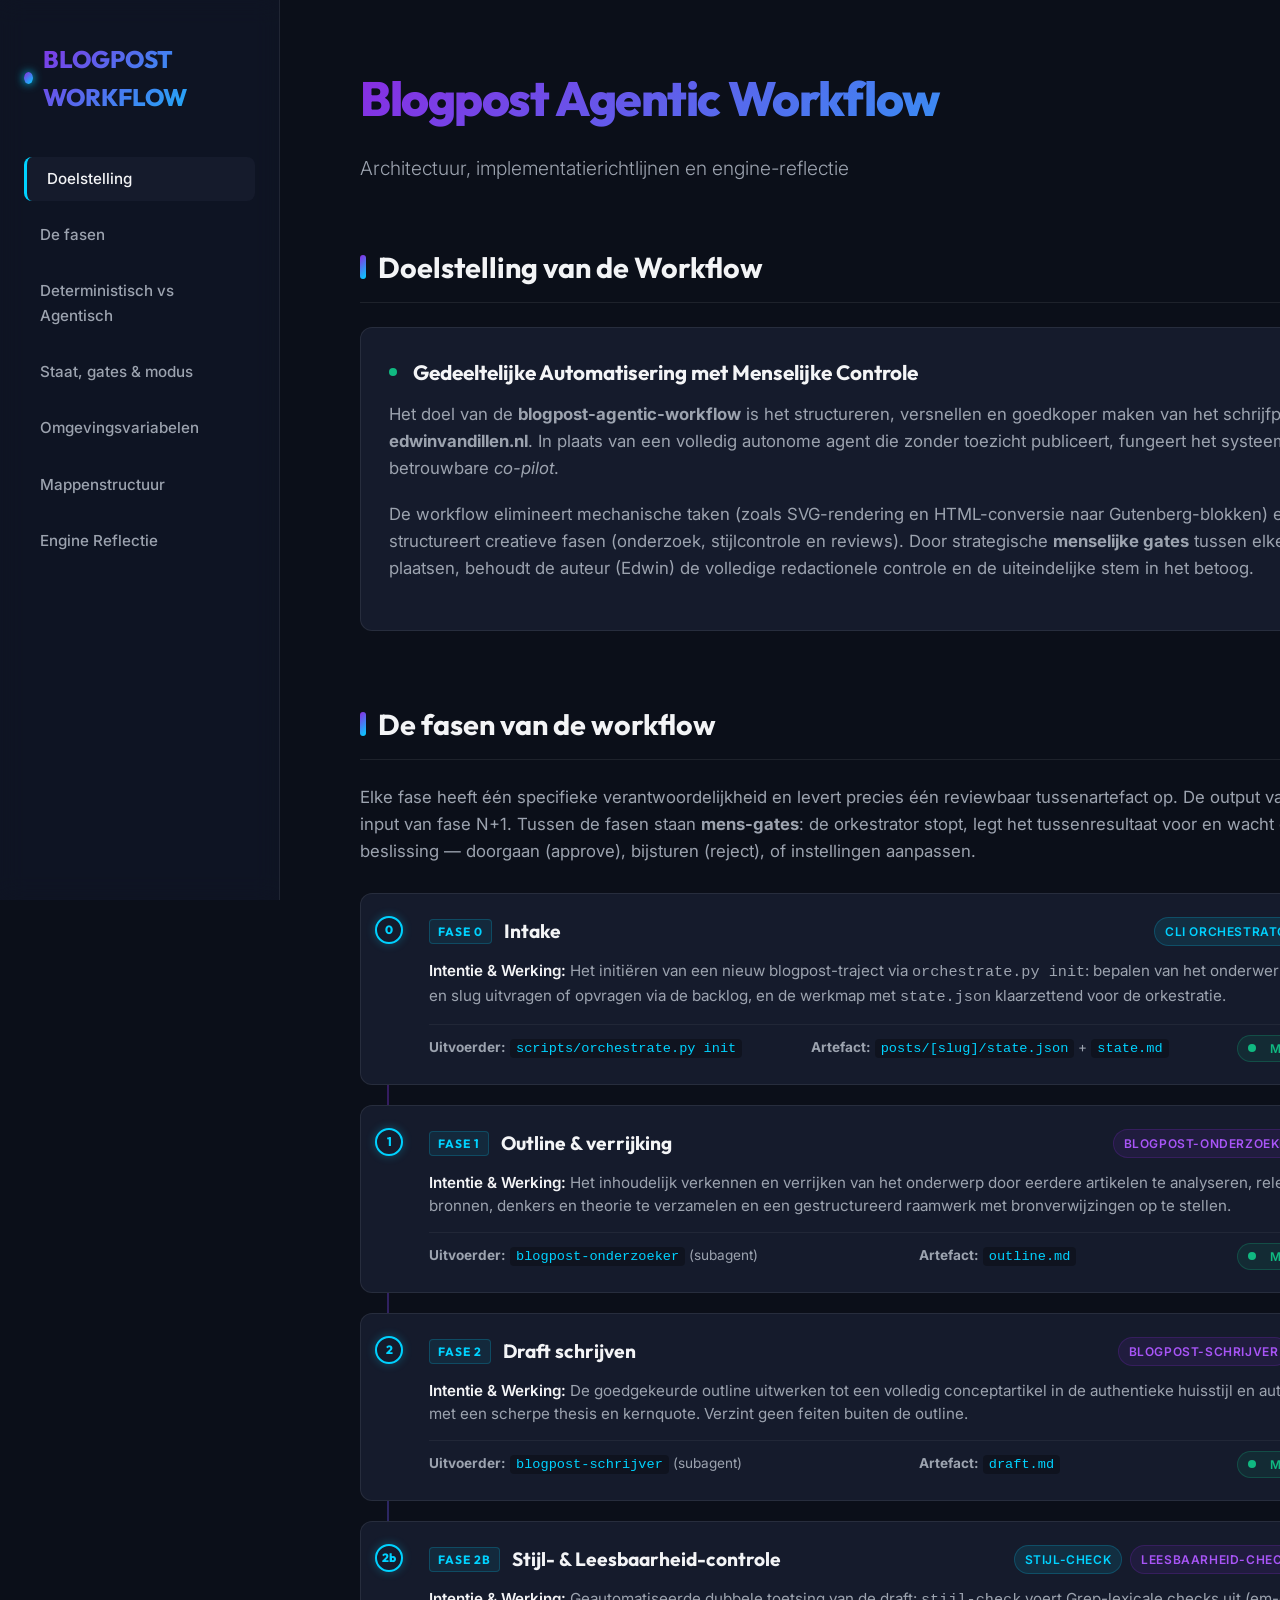
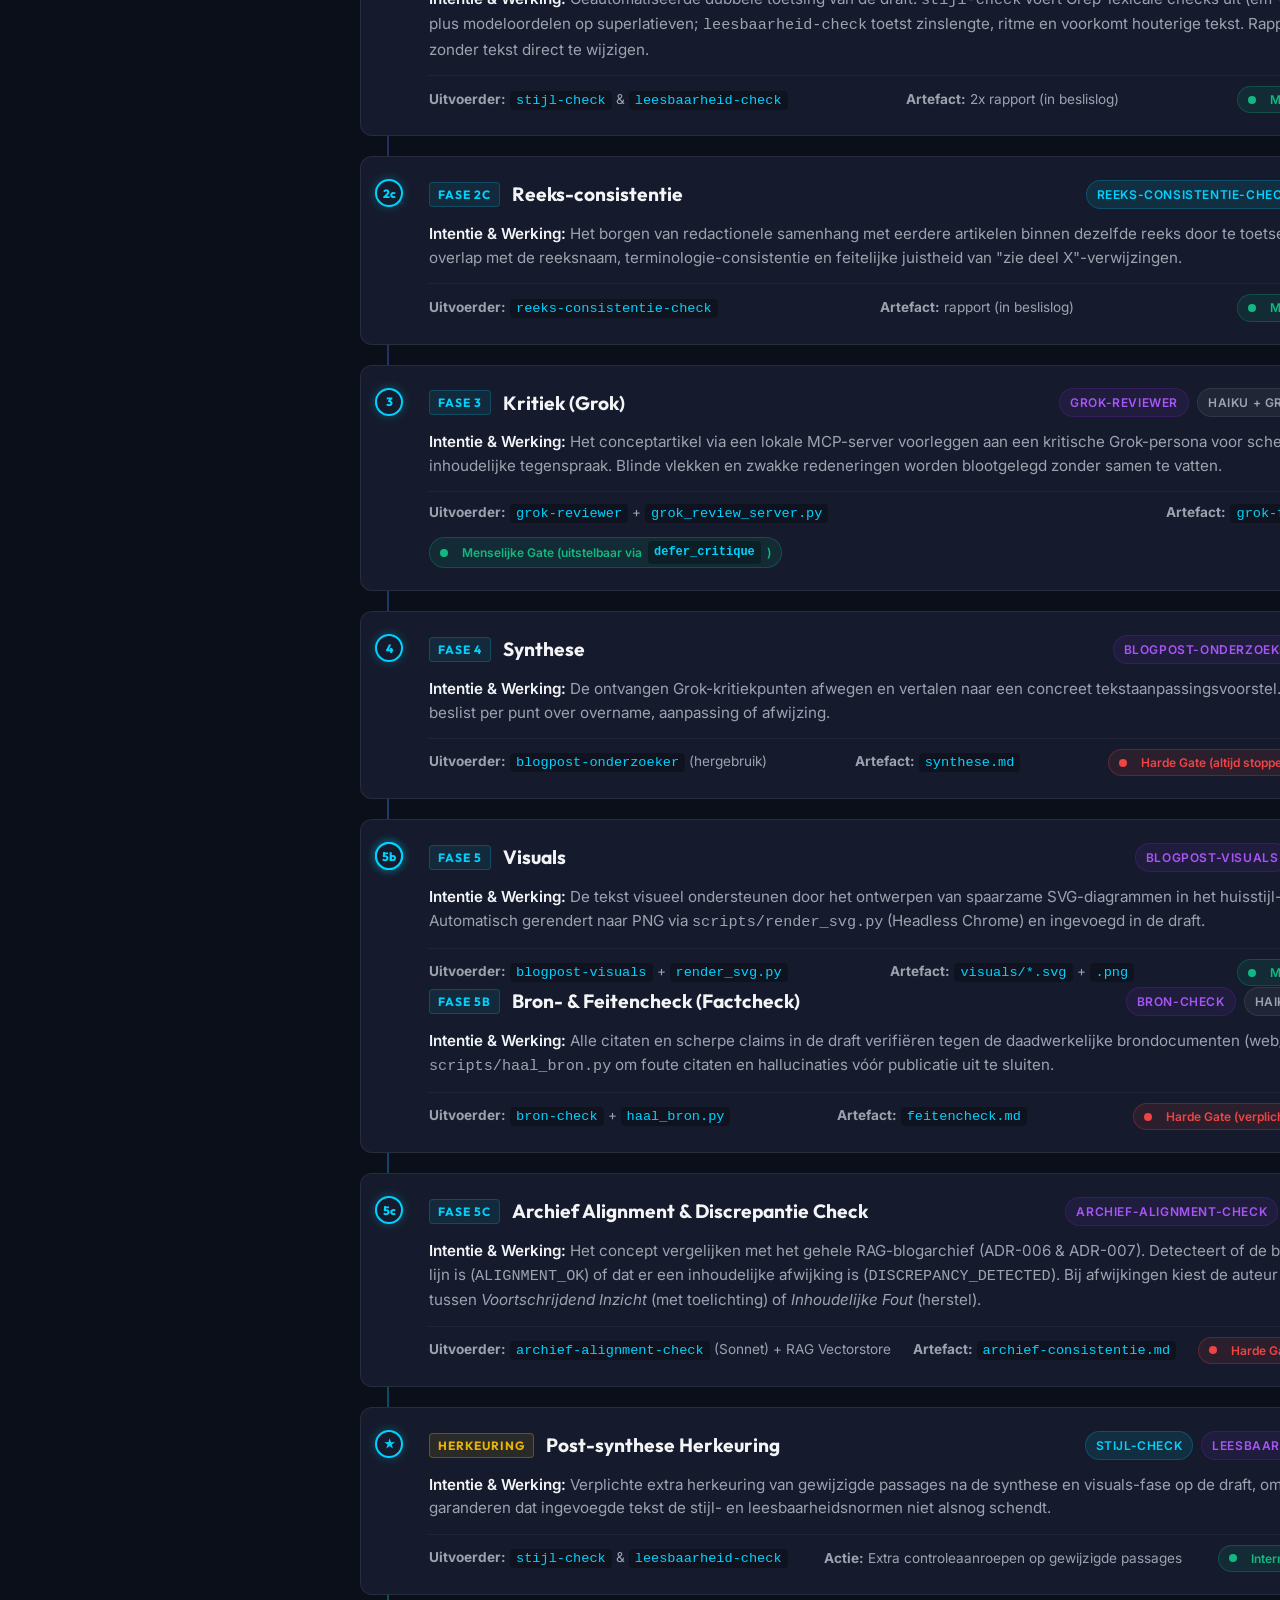
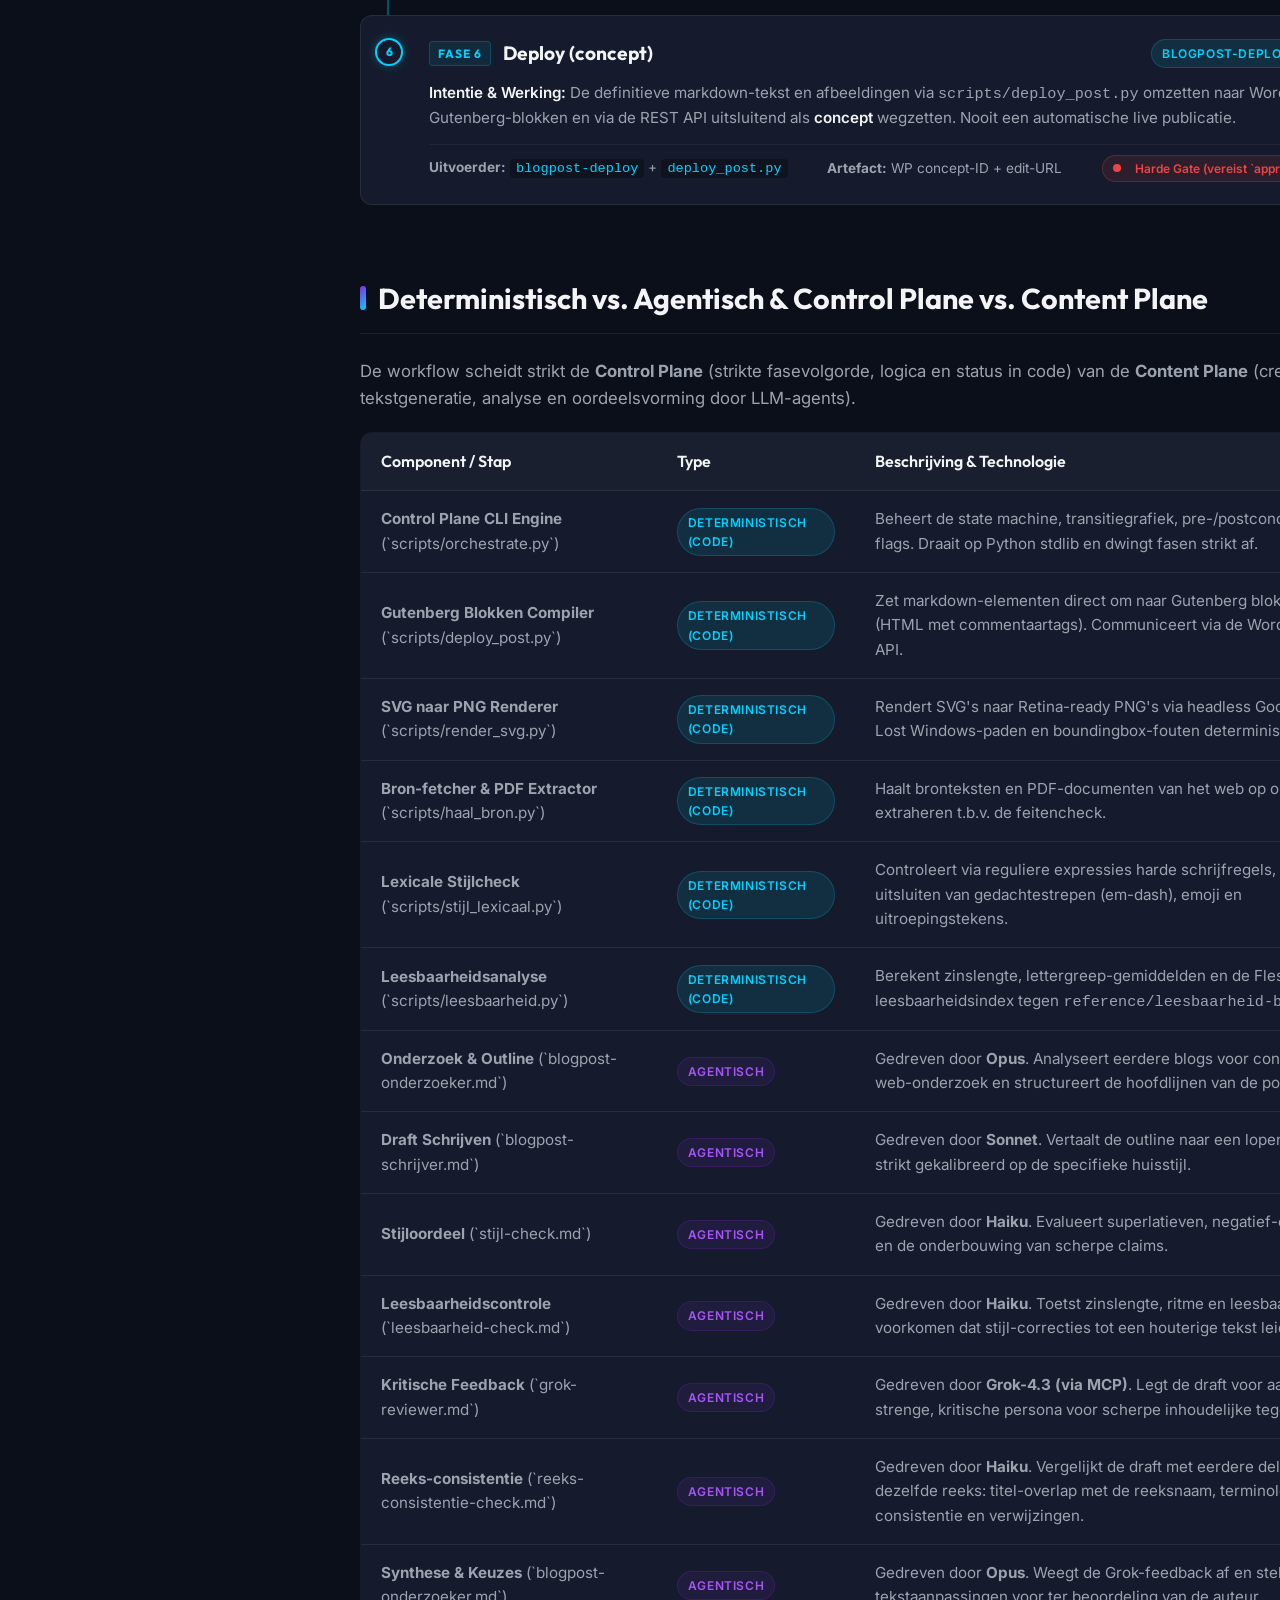
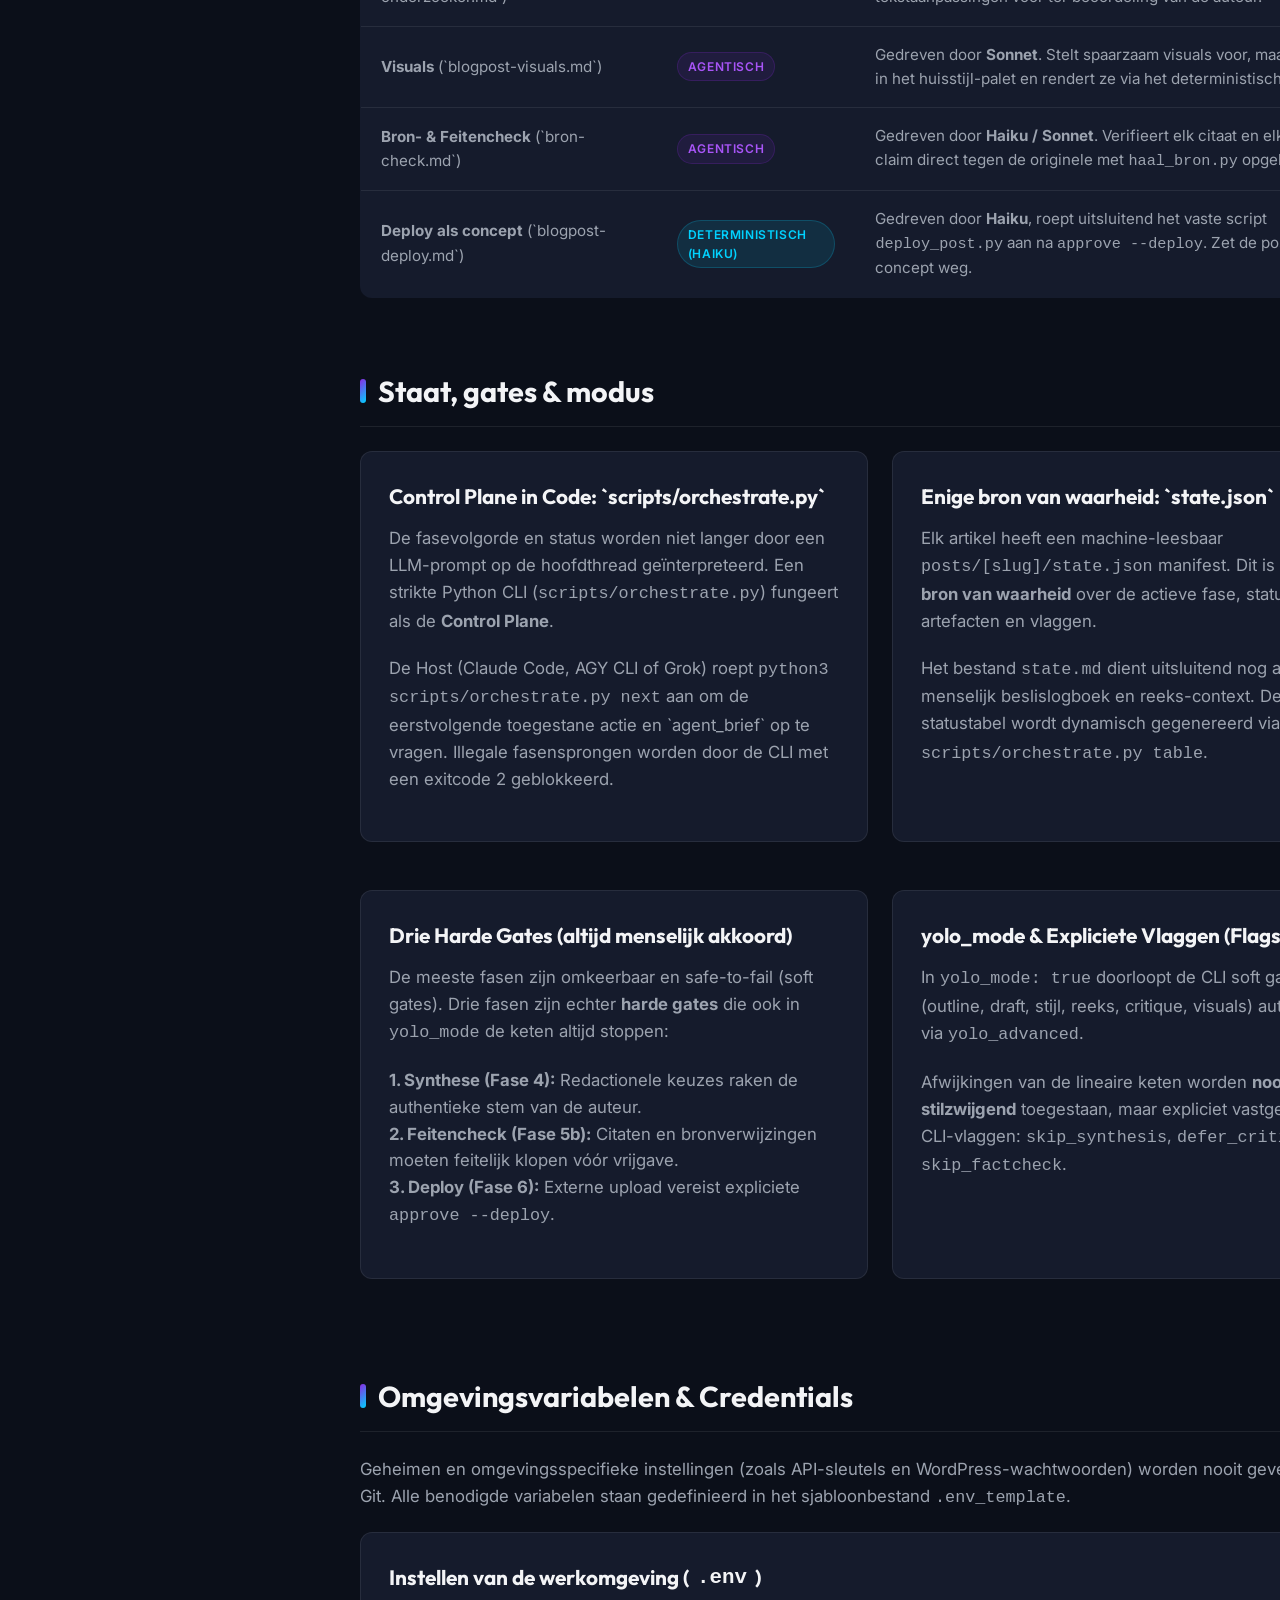
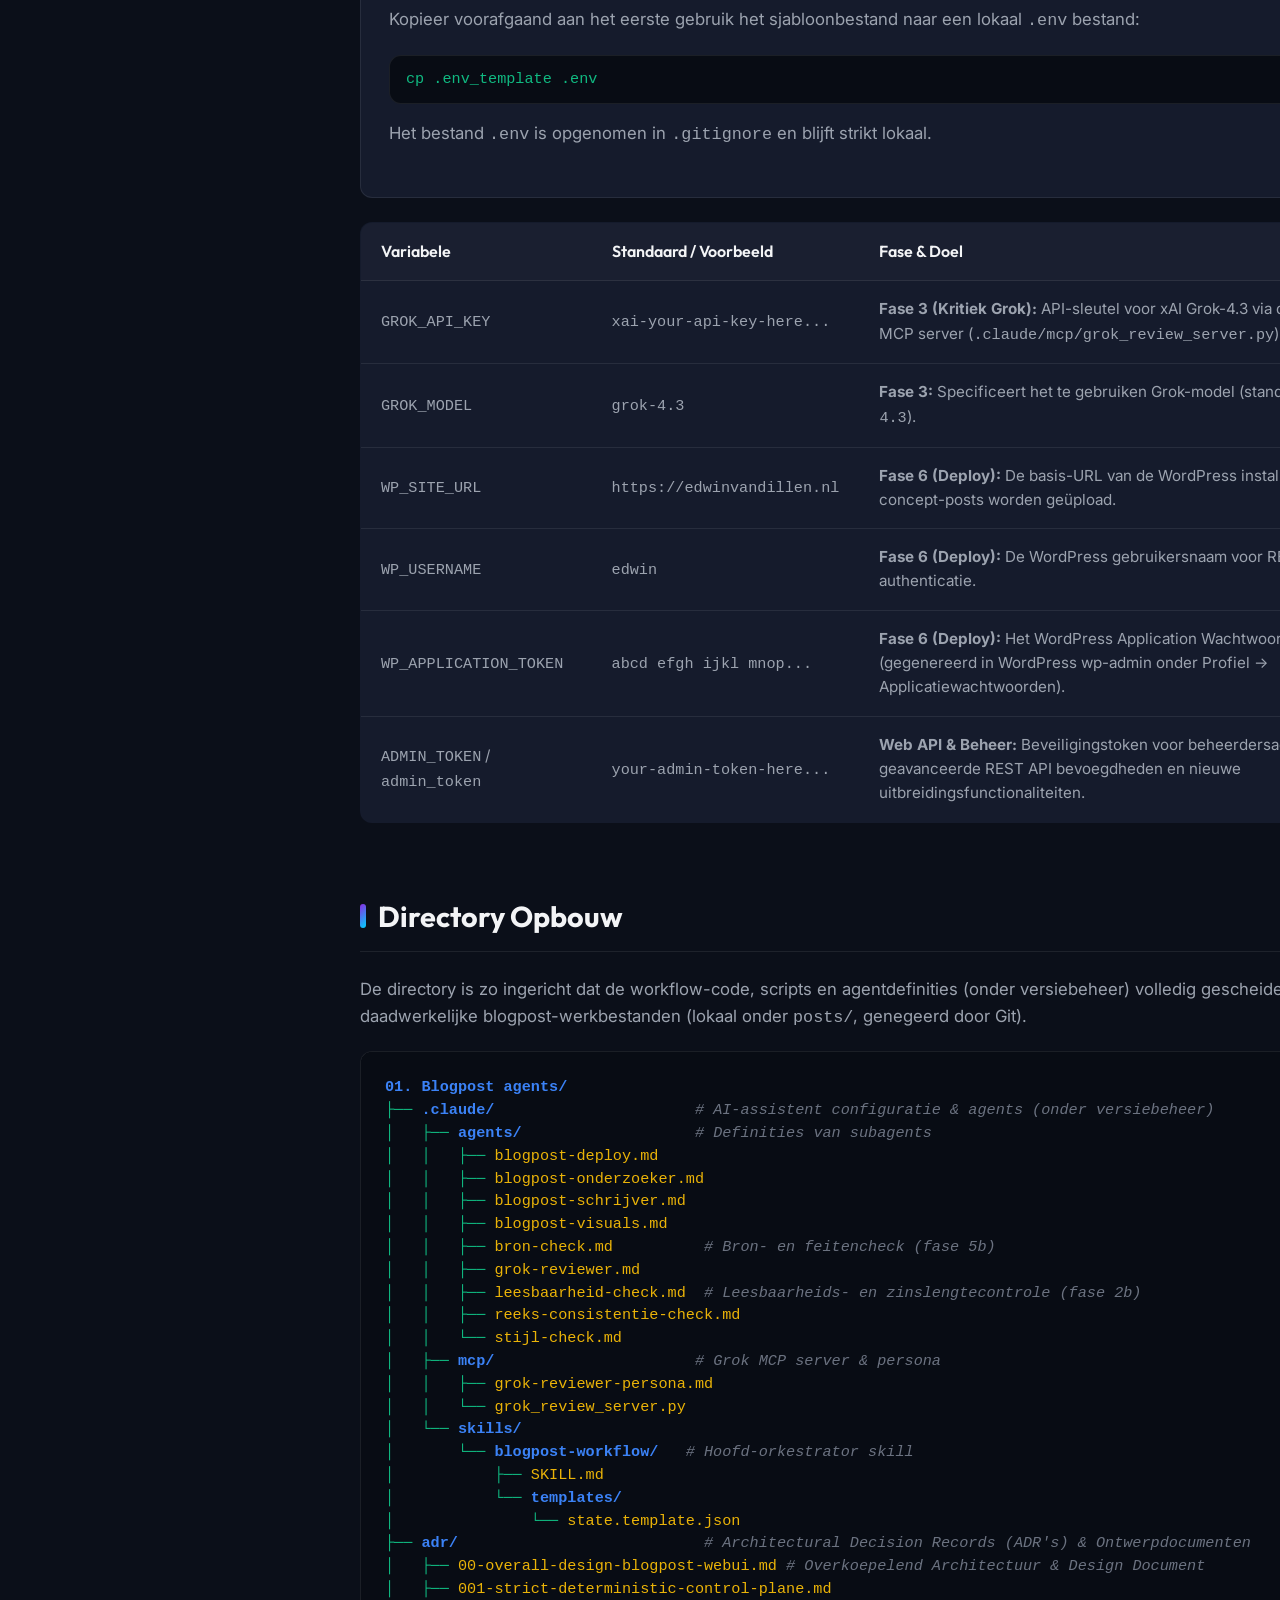
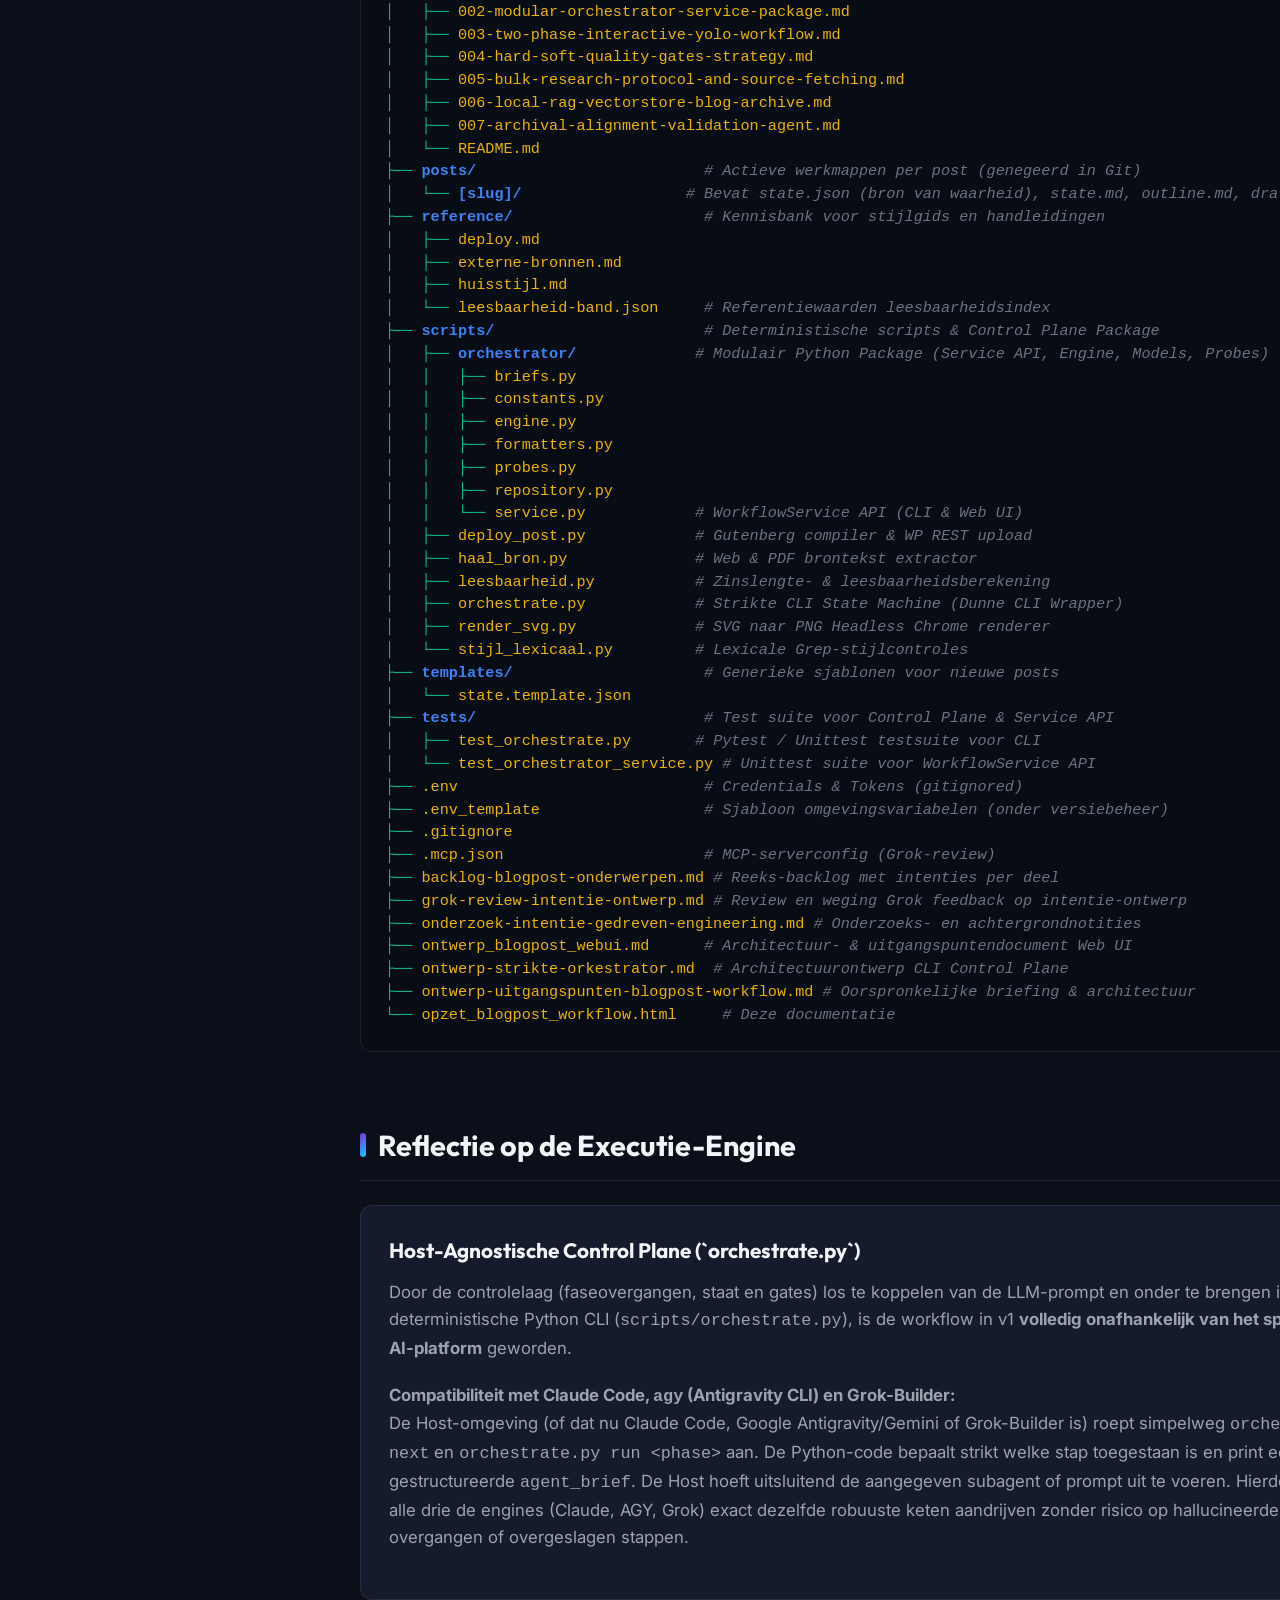
==== commit 35a5faed: "docs(adr): voeg ADR-009 samen in ADR-007 ADR-007 en ADR-009 beschreven dezelfde agent op dezelfde pl" ====
--- a/opzet_blogpost_workflow.html
+++ b/opzet_blogpost_workflow.html
@@ -800,16 +800,16 @@
                                 </div>
                                 <div class="vertical-phase-badges">
                                     <span class="badge badge-agent">archief-alignment-check</span>
-                                    <span class="badge badge-model">Claude 3.5 Sonnet</span>
+                                    <span class="badge badge-model">Sonnet 5</span>
                                 </div>
                             </div>
                             <div class="vertical-phase-intentie">
-                                <strong>Intentie &amp; Werking:</strong> Het concept vergelijken met het gehele RAG-blogarchief (ADR-006 &amp; ADR-009). Detecteert of de blogpost in lijn is (<code>ALIGNMENT_OK</code>) of dat er een inhoudelijke afwijking is (<code>DISCREPANCY_DETECTED</code>). Bij afwijkingen kiest de auteur in de Web UI tussen <em>Voortschrijdend Inzicht</em> (met toelichting) of <em>Inhoudelijke Fout</em> (herstel).
+                                <strong>Intentie &amp; Werking:</strong> Het concept vergelijken met het gehele RAG-blogarchief (ADR-006 &amp; ADR-007). Detecteert of de blogpost in lijn is (<code>ALIGNMENT_OK</code>) of dat er een inhoudelijke afwijking is (<code>DISCREPANCY_DETECTED</code>). Bij afwijkingen kiest de auteur in de Web UI tussen <em>Voortschrijdend Inzicht</em> (met toelichting) of <em>Inhoudelijke Fout</em> (herstel).
                             </div>
                             <div class="vertical-phase-meta">
                                 <span><strong>Uitvoerder:</strong> <code>archief-alignment-check</code> (Sonnet) + RAG Vectorstore</span>
                                 <span><strong>Artefact:</strong> <code>archief-consistentie.md</code></span>
-                                <span class="vertical-phase-gate-badge" style="color: #ef4444; background: rgba(239, 68, 68, 0.1); border-color: rgba(239, 68, 68, 0.25);"><span class="pulse" style="background:#ef4444; box-shadow:0 0 0 0 rgba(239,68,68,0.7);"></span>Harde Gate (ADR-009)</span>
+                                <span class="vertical-phase-gate-badge" style="color: #ef4444; background: rgba(239, 68, 68, 0.1); border-color: rgba(239, 68, 68, 0.25);"><span class="pulse" style="background:#ef4444; box-shadow:0 0 0 0 rgba(239,68,68,0.7);"></span>Harde Gate (ADR-007)</span>
                             </div>
                         </div>
                     </div>
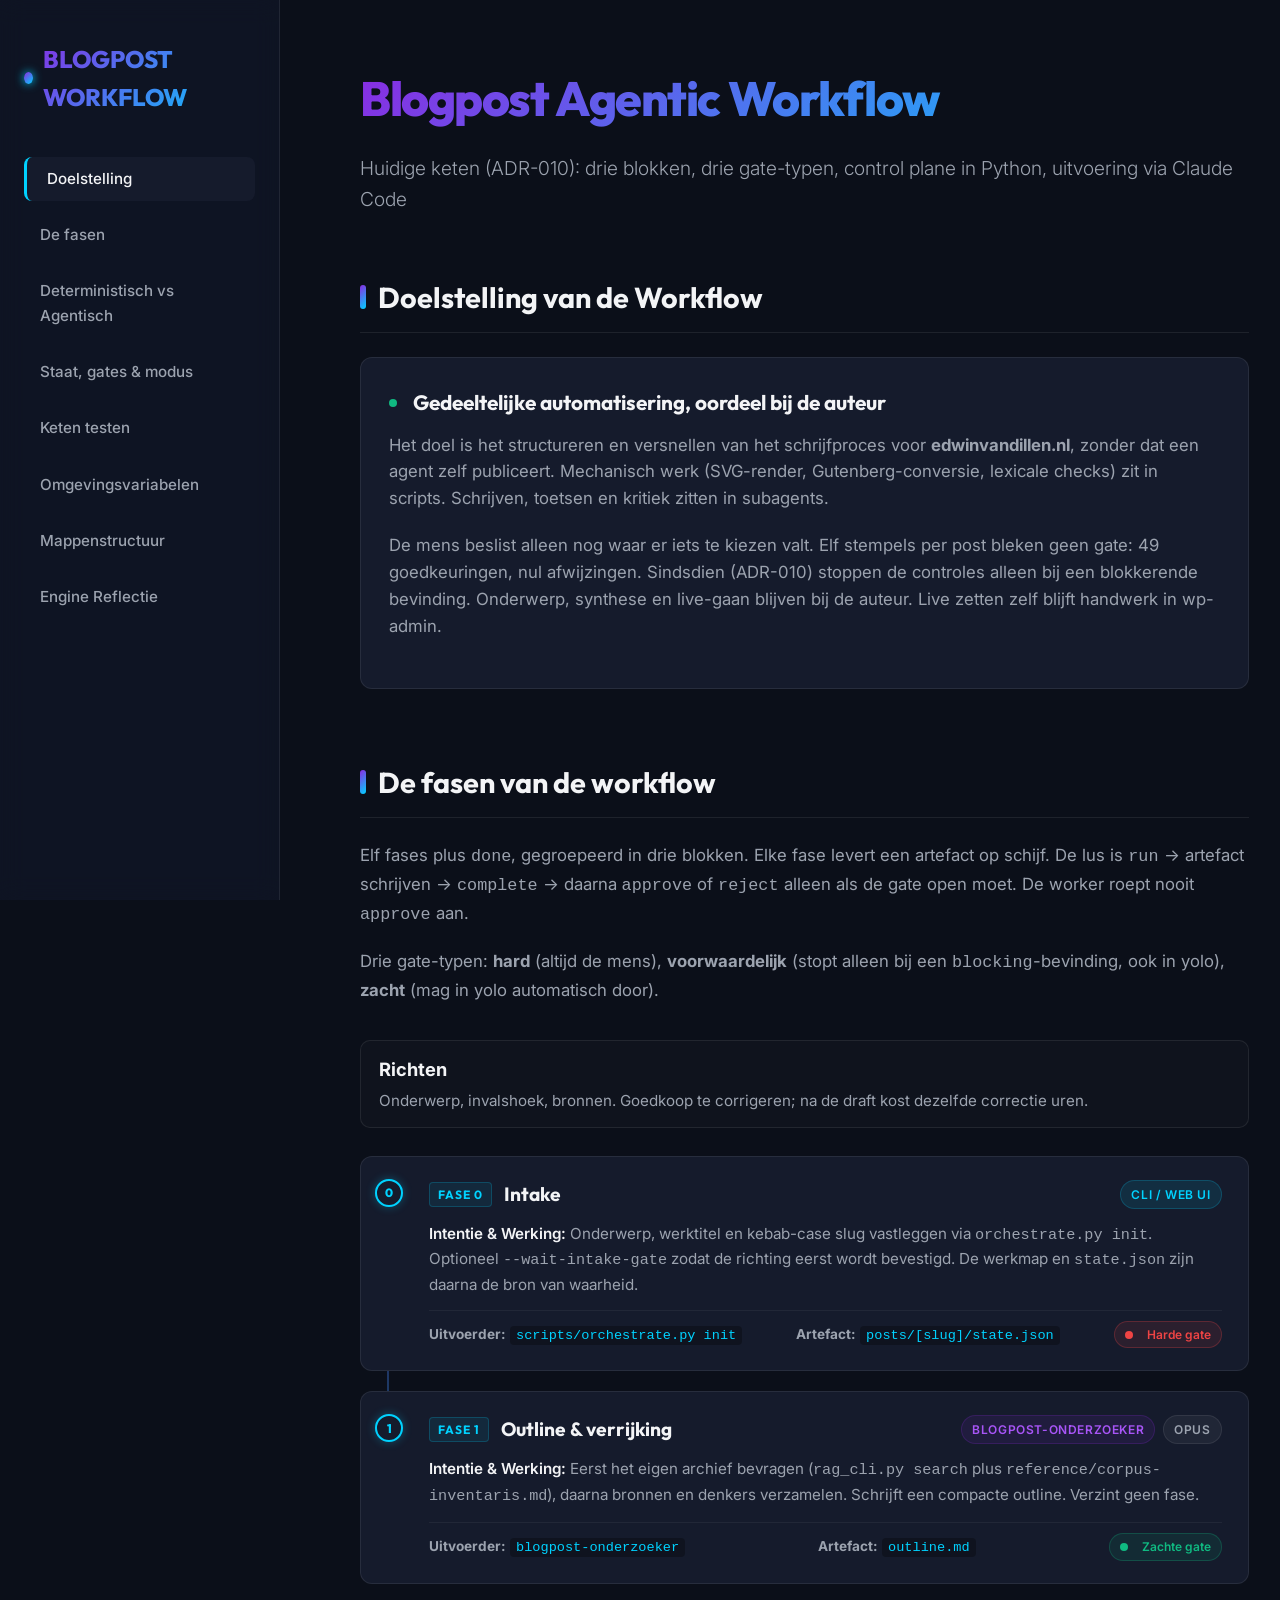
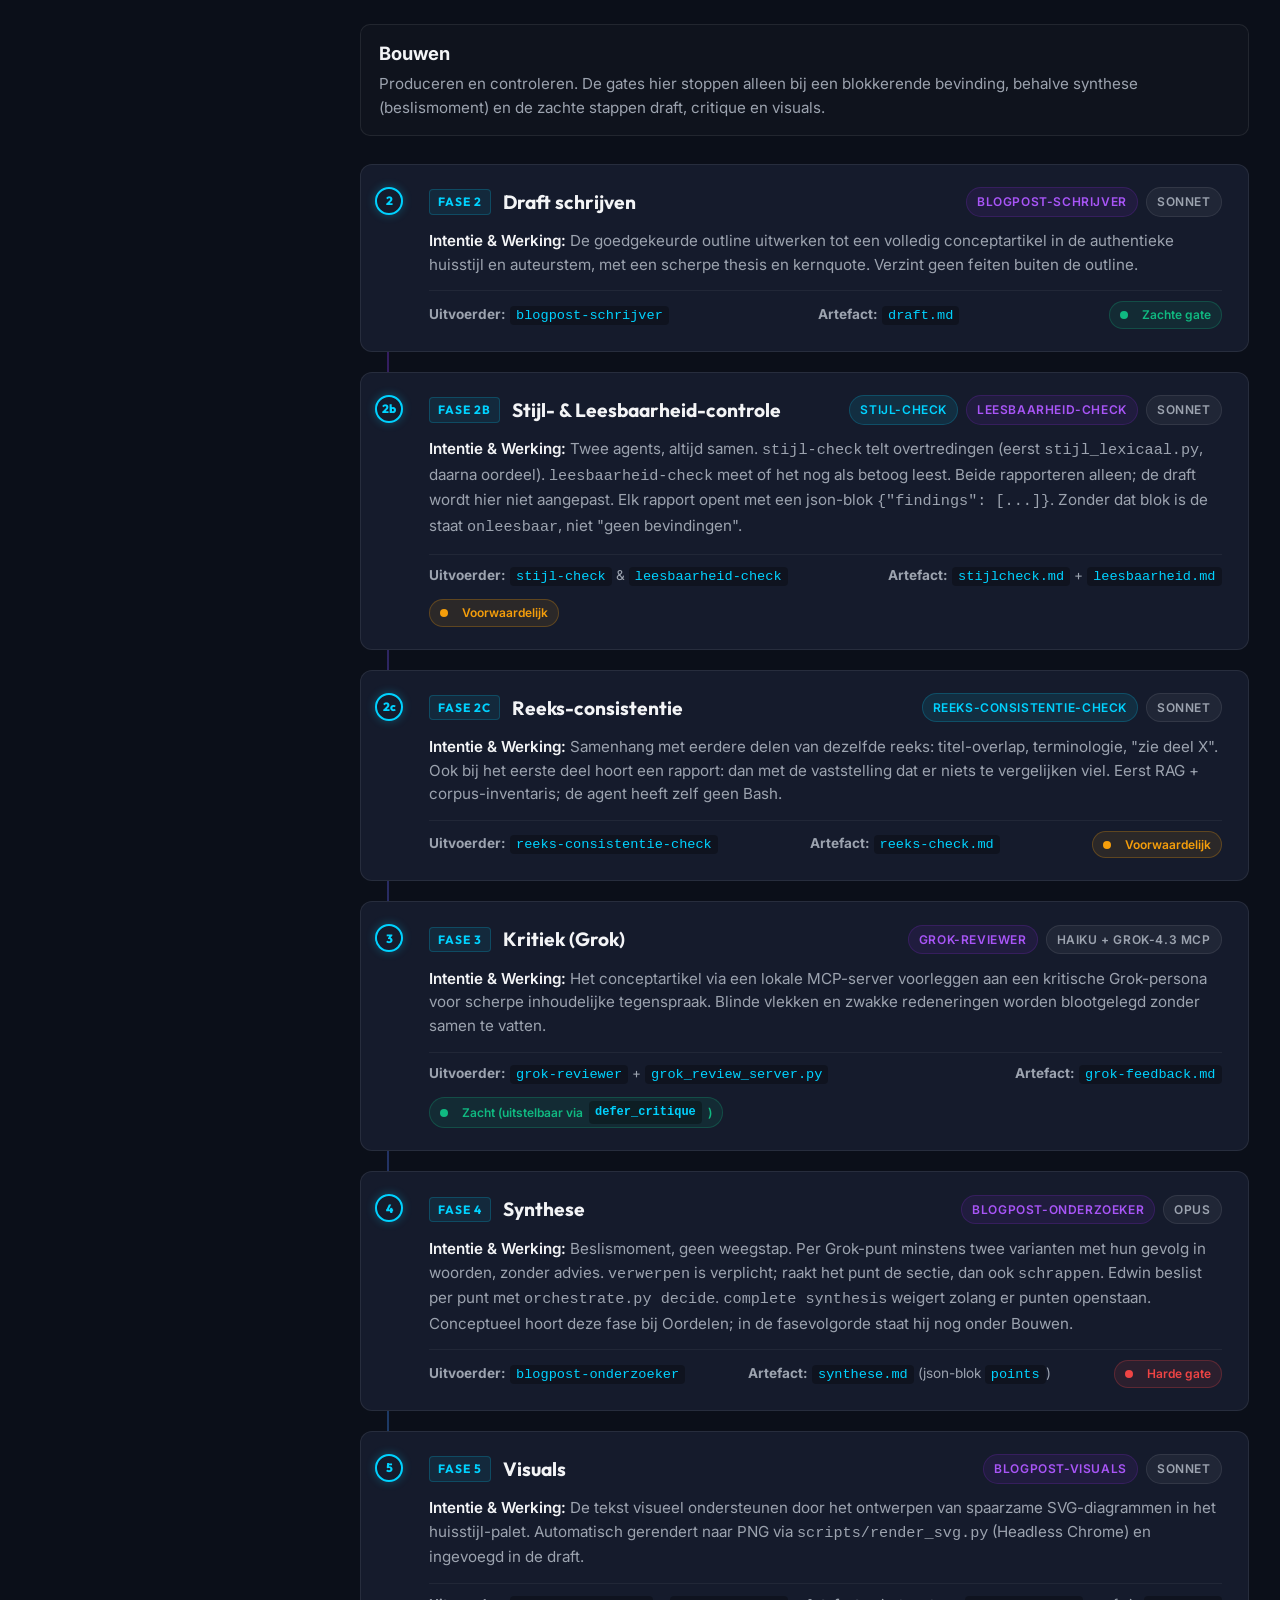
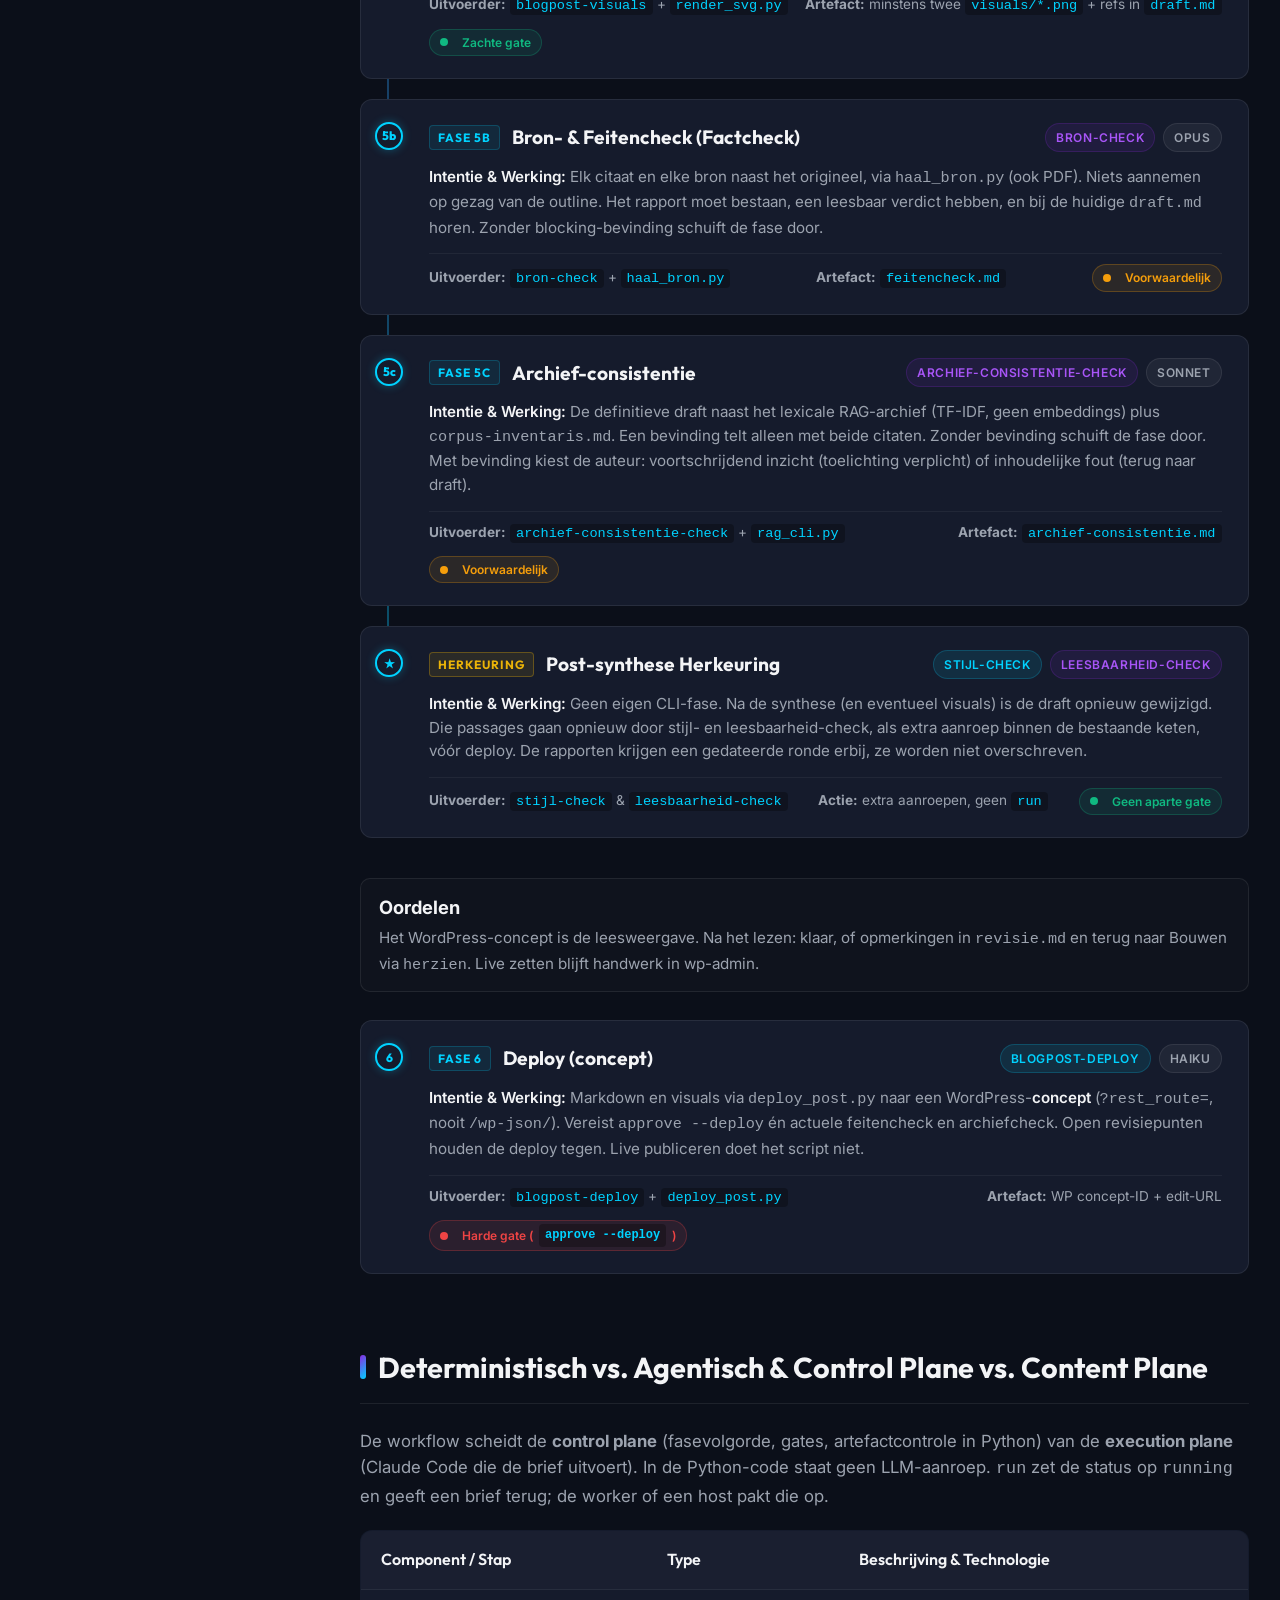
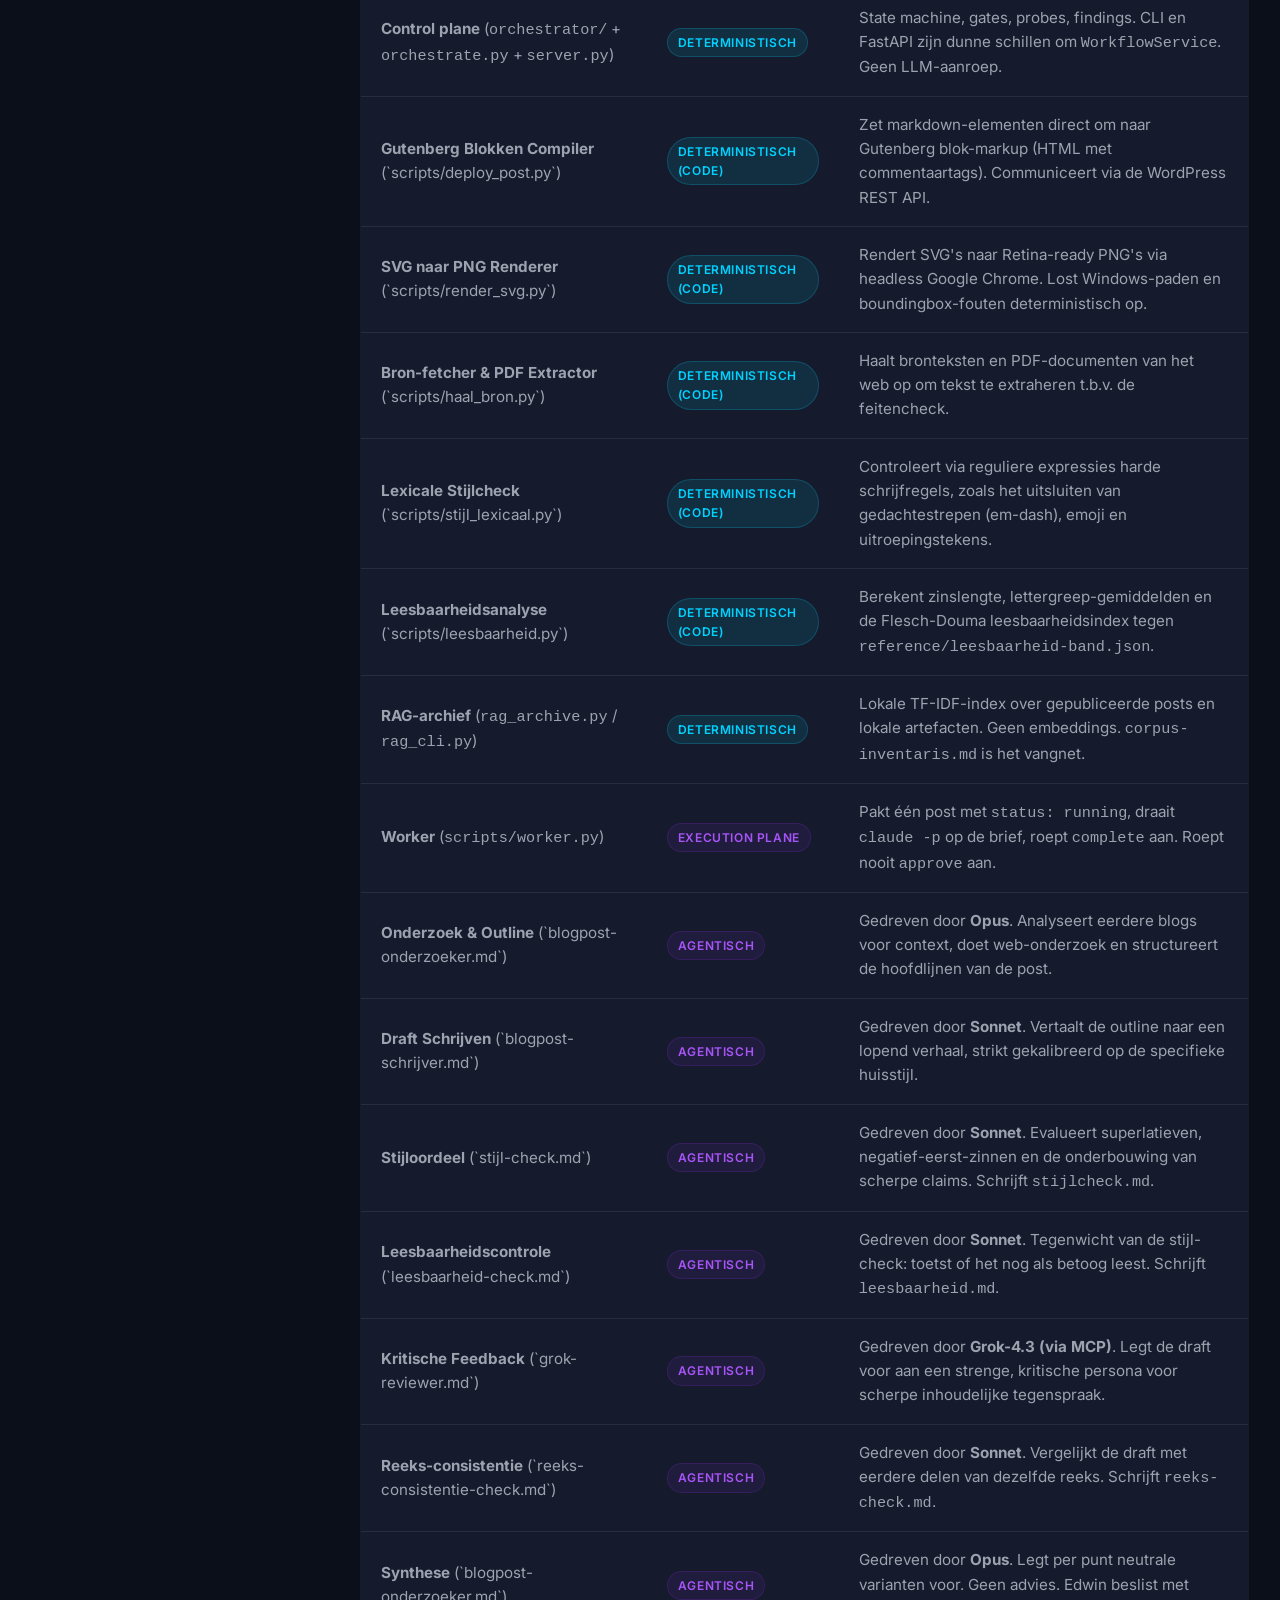
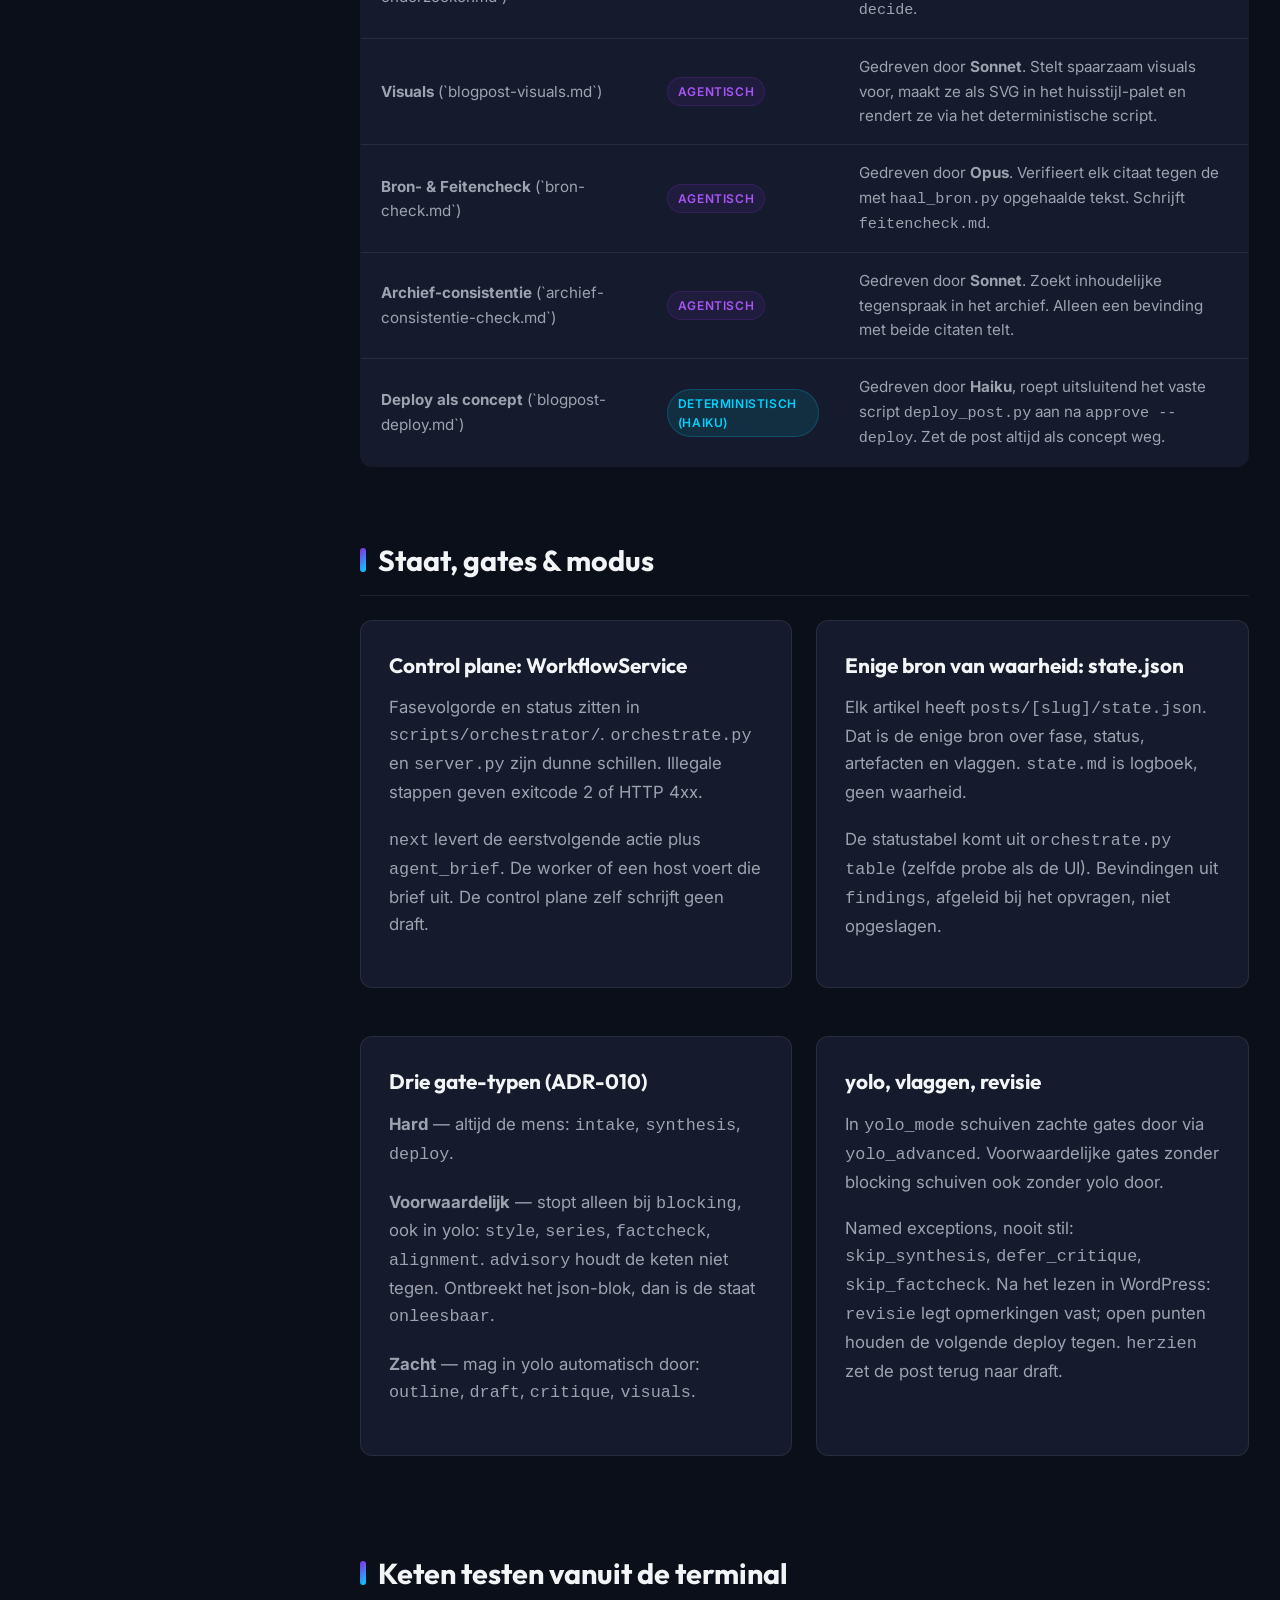
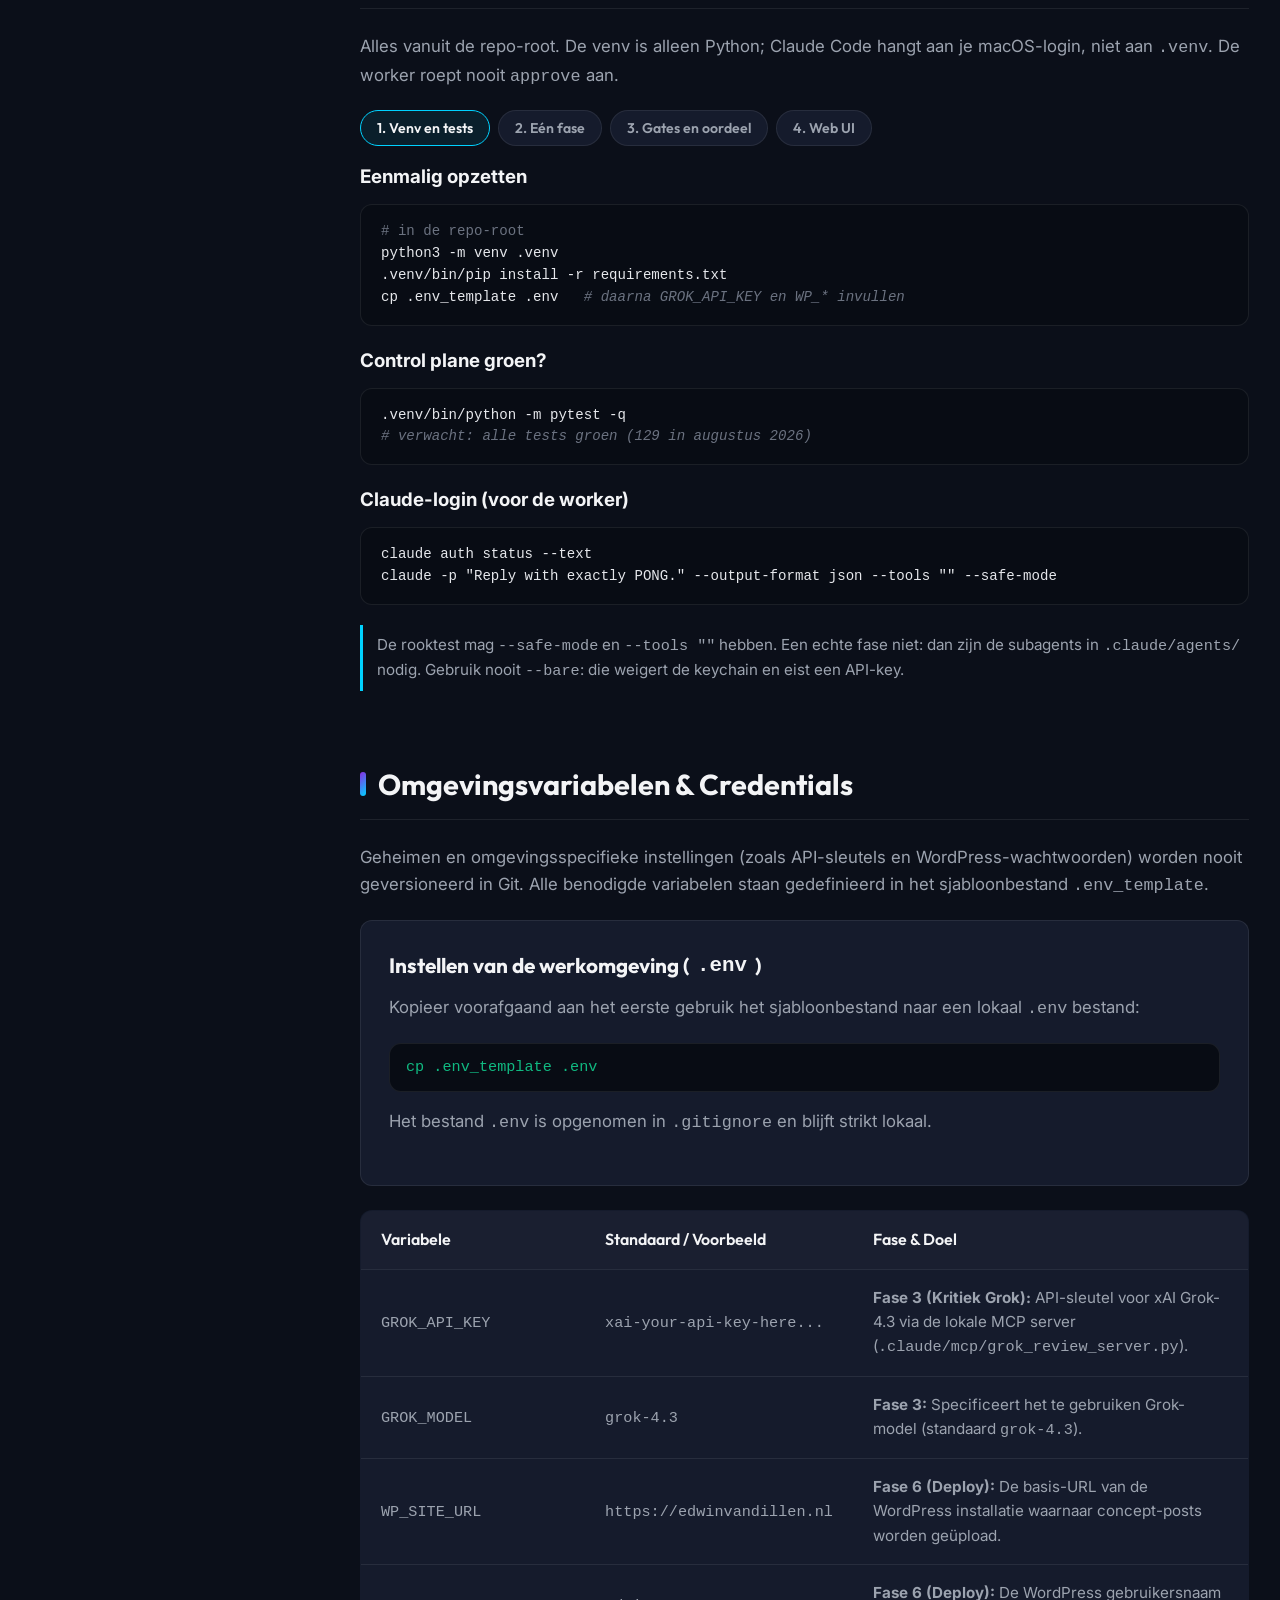
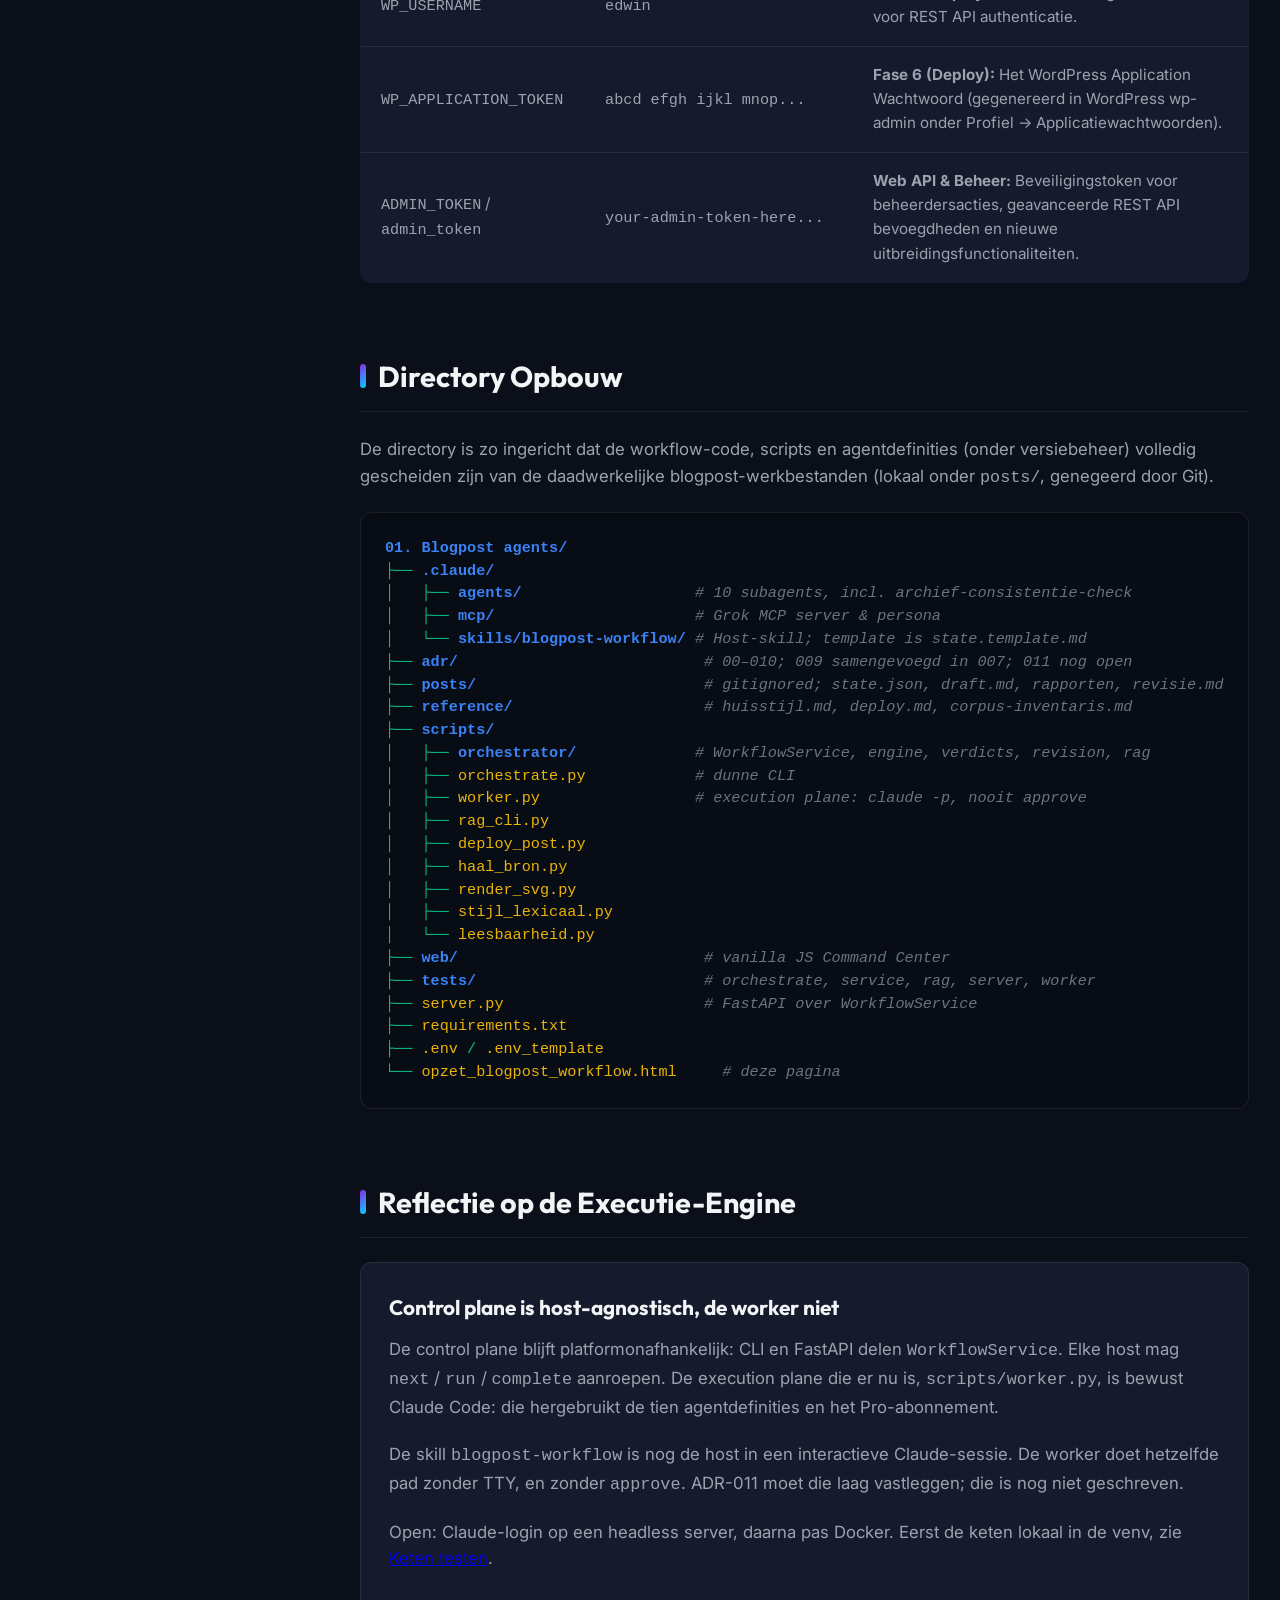
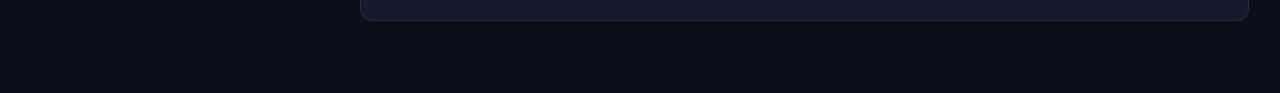
==== commit 14e07d80: "docs: werk opzet_blogpost_workflow bij naar de keten van ADR-010 Drie blokken, drie gate-typen, juis" ====
--- a/opzet_blogpost_workflow.html
+++ b/opzet_blogpost_workflow.html
@@ -505,6 +505,96 @@
             border: 1px solid var(--border-color);
         }
 
+        .gate-hard {
+            color: #ef4444;
+            background: rgba(239, 68, 68, 0.1);
+            border-color: rgba(239, 68, 68, 0.25);
+        }
+        .gate-hard .pulse {
+            background: #ef4444;
+            box-shadow: 0 0 0 0 rgba(239, 68, 68, 0.7);
+        }
+        .gate-conditional {
+            color: #f59e0b;
+            background: rgba(245, 158, 11, 0.1);
+            border-color: rgba(245, 158, 11, 0.25);
+        }
+        .gate-conditional .pulse {
+            background: #f59e0b;
+            box-shadow: 0 0 0 0 rgba(245, 158, 11, 0.7);
+        }
+        .gate-soft {
+            color: #10b981;
+            background: rgba(16, 185, 129, 0.1);
+            border-color: rgba(16, 185, 129, 0.25);
+        }
+
+        .phase-block {
+            margin: 36px 0 12px;
+            padding: 14px 18px;
+            border-radius: 10px;
+            border: 1px solid var(--border-color);
+            background: rgba(255, 255, 255, 0.02);
+        }
+        .phase-block h3 {
+            margin: 0 0 4px;
+            font-size: 1.15rem;
+        }
+        .phase-block p {
+            margin: 0;
+            font-size: 0.95rem;
+        }
+
+        .cmd {
+            font-family: 'Courier New', Courier, monospace;
+            background-color: #080c14;
+            border: 1px solid var(--border-color);
+            border-radius: 12px;
+            padding: 16px 20px;
+            color: #e5e7eb;
+            font-size: 0.88rem;
+            line-height: 1.55;
+            overflow-x: auto;
+            white-space: pre;
+            margin: 12px 0 20px;
+        }
+        .cmd .prompt { color: #6b7280; }
+        .cmd .cmt { color: #6b7280; font-style: italic; }
+
+        .tabs {
+            display: flex;
+            flex-wrap: wrap;
+            gap: 8px;
+            margin: 20px 0 16px;
+        }
+        .tab {
+            font-family: 'Outfit', sans-serif;
+            font-size: 0.88rem;
+            font-weight: 600;
+            color: var(--text-muted);
+            background: var(--card-bg);
+            border: 1px solid var(--border-color);
+            border-radius: 999px;
+            padding: 8px 16px;
+            cursor: pointer;
+        }
+        .tab:hover { color: var(--text-main); border-color: var(--border-hover); }
+        .tab.active {
+            color: var(--text-main);
+            border-color: var(--accent-secondary);
+            background: rgba(0, 210, 255, 0.08);
+        }
+        .tab-panel { display: none; }
+        .tab-panel.active { display: block; }
+
+        .note {
+            font-size: 0.95rem;
+            color: var(--text-muted);
+            border-left: 3px solid var(--accent-secondary);
+            padding: 8px 0 8px 14px;
+            margin: 12px 0 20px;
+        }
+
         @media (max-width: 600px) {
             .vertical-phase-item {
                 padding-left: 54px;
@@ -545,6 +635,7 @@
                     <li><a href="#fasen">De fasen</a></li>
                     <li><a href="#architectuur">Deterministisch vs Agentisch</a></li>
                     <li><a href="#implementatie">Staat, gates &amp; modus</a></li>
+                    <li><a href="#terminal">Keten testen</a></li>
                     <li><a href="#omgevingsvariabelen">Omgevingsvariabelen</a></li>
                     <li><a href="#mappenstructuur">Mappenstructuur</a></li>
                     <li><a href="#reflectie">Engine Reflectie</a></li>
@@ -556,23 +647,29 @@
         <main>
             <header>
                 <h1>Blogpost Agentic Workflow</h1>
-                <div class="subtitle">Architectuur, implementatierichtlijnen en engine-reflectie</div>
+                <div class="subtitle">Huidige keten (ADR-010): drie blokken, drie gate-typen, control plane in Python, uitvoering via Claude Code</div>
             </header>
 
             <!-- 1. Doelstelling -->
             <section id="doelstelling">
                 <h2>Doelstelling van de Workflow</h2>
                 <div class="card">
-                    <h3><span class="pulse"></span>Gedeeltelijke Automatisering met Menselijke Controle</h3>
-                    <p>Het doel van de <strong>blogpost-agentic-workflow</strong> is het structureren, versnellen en goedkoper maken van het schrijfproces voor <strong>edwinvandillen.nl</strong>. In plaats van een volledig autonome agent die zonder toezicht publiceert, fungeert het systeem als een betrouwbare <em>co-pilot</em>.</p>
-                    <p>De workflow elimineert mechanische taken (zoals SVG-rendering en HTML-conversie naar Gutenberg-blokken) en structureert creatieve fasen (onderzoek, stijlcontrole en reviews). Door strategische <strong>menselijke gates</strong> tussen elke stap te plaatsen, behoudt de auteur (Edwin) de volledige redactionele controle en de uiteindelijke stem in het betoog.</p>
+                    <h3><span class="pulse"></span>Gedeeltelijke automatisering, oordeel bij de auteur</h3>
+                    <p>Het doel is het structureren en versnellen van het schrijfproces voor <strong>edwinvandillen.nl</strong>, zonder dat een agent zelf publiceert. Mechanisch werk (SVG-render, Gutenberg-conversie, lexicale checks) zit in scripts. Schrijven, toetsen en kritiek zitten in subagents.</p>
+                    <p>De mens beslist alleen nog waar er iets te kiezen valt. Elf stempels per post bleken geen gate: 49 goedkeuringen, nul afwijzingen. Sindsdien (ADR-010) stoppen de controles alleen bij een blokkerende bevinding. Onderwerp, synthese en live-gaan blijven bij de auteur. Live zetten zelf blijft handwerk in wp-admin.</p>
                 </div>
             </section>
 
             <!-- 1b. De fasen: visuele tijdslijn -->
             <section id="fasen">
                 <h2>De fasen van de workflow</h2>
-                <p>Elke fase heeft één specifieke verantwoordelijkheid en levert precies één reviewbaar tussenartefact op. De output van fase N is de input van fase N+1. Tussen de fasen staan <strong>mens-gates</strong>: de orkestrator stopt, legt het tussenresultaat voor en wacht op een beslissing &mdash; doorgaan (approve), bijsturen (reject), of instellingen aanpassen.</p>
+                <p>Elf fases plus <code>done</code>, gegroepeerd in drie blokken. Elke fase levert een artefact op schijf. De lus is <code>run</code> &rarr; artefact schrijven &rarr; <code>complete</code> &rarr; daarna <code>approve</code> of <code>reject</code> alleen als de gate open moet. De worker roept nooit <code>approve</code> aan.</p>
+                <p>Drie gate-typen: <strong>hard</strong> (altijd de mens), <strong>voorwaardelijk</strong> (stopt alleen bij een <code>blocking</code>-bevinding, ook in yolo), <strong>zacht</strong> (mag in yolo automatisch door).</p>
+
+                <div class="phase-block">
+                    <h3>Richten</h3>
+                    <p>Onderwerp, invalshoek, bronnen. Goedkoop te corrigeren; na de draft kost dezelfde correctie uren.</p>
+                </div>
 
                 <div class="vertical-phase-list">
                     <div class="vertical-phase-item">
@@ -584,17 +681,16 @@
                                     <h4>Intake</h4>
                                 </div>
                                 <div class="vertical-phase-badges">
-                                    <span class="badge badge-det">CLI Orchestrator</span>
-                                    <span class="badge badge-model">Opus</span>
+                                    <span class="badge badge-det">CLI / Web UI</span>
                                 </div>
                             </div>
                             <div class="vertical-phase-intentie">
-                                <strong>Intentie &amp; Werking:</strong> Het initiëren van een nieuw blogpost-traject via <code>orchestrate.py init</code>: bepalen van het onderwerp, werktitel en slug uitvragen of opvragen via de backlog, en de werkmap met <code>state.json</code> klaarzettend voor de orkestratie.
+                                <strong>Intentie &amp; Werking:</strong> Onderwerp, werktitel en kebab-case slug vastleggen via <code>orchestrate.py init</code>. Optioneel <code>--wait-intake-gate</code> zodat de richting eerst wordt bevestigd. De werkmap en <code>state.json</code> zijn daarna de bron van waarheid.
                             </div>
                             <div class="vertical-phase-meta">
                                 <span><strong>Uitvoerder:</strong> <code>scripts/orchestrate.py init</code></span>
-                                <span><strong>Artefact:</strong> <code>posts/[slug]/state.json</code> + <code>state.md</code></span>
-                                <span class="vertical-phase-gate-badge"><span class="pulse"></span>Menselijke Gate</span>
+                                <span><strong>Artefact:</strong> <code>posts/[slug]/state.json</code></span>
+                                <span class="vertical-phase-gate-badge gate-hard"><span class="pulse"></span>Harde gate</span>
                             </div>
                         </div>
                     </div>
@@ -613,16 +709,23 @@
                                 </div>
                             </div>
                             <div class="vertical-phase-intentie">
-                                <strong>Intentie &amp; Werking:</strong> Het inhoudelijk verkennen en verrijken van het onderwerp door eerdere artikelen te analyseren, relevante bronnen, denkers en theorie te verzamelen en een gestructureerd raamwerk met bronverwijzingen op te stellen.
+                                <strong>Intentie &amp; Werking:</strong> Eerst het eigen archief bevragen (<code>rag_cli.py search</code> plus <code>reference/corpus-inventaris.md</code>), daarna bronnen en denkers verzamelen. Schrijft een compacte outline. Verzint geen fase.
                             </div>
                             <div class="vertical-phase-meta">
-                                <span><strong>Uitvoerder:</strong> <code>blogpost-onderzoeker</code> (subagent)</span>
+                                <span><strong>Uitvoerder:</strong> <code>blogpost-onderzoeker</code></span>
                                 <span><strong>Artefact:</strong> <code>outline.md</code></span>
-                                <span class="vertical-phase-gate-badge"><span class="pulse"></span>Menselijke Gate</span>
+                                <span class="vertical-phase-gate-badge gate-soft"><span class="pulse"></span>Zachte gate</span>
                             </div>
                         </div>
                     </div>
-
+                </div>
+
+                <div class="phase-block">
+                    <h3>Bouwen</h3>
+                    <p>Produceren en controleren. De gates hier stoppen alleen bij een blokkerende bevinding, behalve synthese (beslismoment) en de zachte stappen draft, critique en visuals.</p>
+                </div>
+
+                <div class="vertical-phase-list">
                     <div class="vertical-phase-item">
                         <div class="vertical-phase-marker">2</div>
                         <div class="vertical-phase-content">
@@ -640,9 +743,9 @@
                                 <strong>Intentie &amp; Werking:</strong> De goedgekeurde outline uitwerken tot een volledig conceptartikel in de authentieke huisstijl en auteurstem, met een scherpe thesis en kernquote. Verzint geen feiten buiten de outline.
                             </div>
                             <div class="vertical-phase-meta">
-                                <span><strong>Uitvoerder:</strong> <code>blogpost-schrijver</code> (subagent)</span>
+                                <span><strong>Uitvoerder:</strong> <code>blogpost-schrijver</code></span>
                                 <span><strong>Artefact:</strong> <code>draft.md</code></span>
-                                <span class="vertical-phase-gate-badge"><span class="pulse"></span>Menselijke Gate</span>
+                                <span class="vertical-phase-gate-badge gate-soft"><span class="pulse"></span>Zachte gate</span>
                             </div>
                         </div>
                     </div>
@@ -658,16 +761,16 @@
                                 <div class="vertical-phase-badges">
                                     <span class="badge badge-det">stijl-check</span>
                                     <span class="badge badge-agent">leesbaarheid-check</span>
-                                    <span class="badge badge-model">Haiku</span>
+                                    <span class="badge badge-model">Sonnet</span>
                                 </div>
                             </div>
                             <div class="vertical-phase-intentie">
-                                <strong>Intentie &amp; Werking:</strong> Geautomatiseerde dubbele toetsing van de draft: <code>stijl-check</code> voert Grep-lexicale checks uit (em-dash, emoji) plus modeloordelen op superlatieven; <code>leesbaarheid-check</code> toetst zinslengte, ritme en voorkomt houterige tekst. Rapporteert zonder tekst direct te wijzigen.
+                                <strong>Intentie &amp; Werking:</strong> Twee agents, altijd samen. <code>stijl-check</code> telt overtredingen (eerst <code>stijl_lexicaal.py</code>, daarna oordeel). <code>leesbaarheid-check</code> meet of het nog als betoog leest. Beide rapporteren alleen; de draft wordt hier niet aangepast. Elk rapport opent met een json-blok <code>{"findings": [...]}</code>. Zonder dat blok is de staat <code>onleesbaar</code>, niet "geen bevindingen".
                             </div>
                             <div class="vertical-phase-meta">
                                 <span><strong>Uitvoerder:</strong> <code>stijl-check</code> &amp; <code>leesbaarheid-check</code></span>
-                                <span><strong>Artefact:</strong> 2x rapport (in beslislog)</span>
-                                <span class="vertical-phase-gate-badge"><span class="pulse"></span>Menselijke Gate</span>
+                                <span><strong>Artefact:</strong> <code>stijlcheck.md</code> + <code>leesbaarheid.md</code></span>
+                                <span class="vertical-phase-gate-badge gate-conditional"><span class="pulse"></span>Voorwaardelijk</span>
                             </div>
                         </div>
                     </div>
@@ -682,16 +785,16 @@
                                 </div>
                                 <div class="vertical-phase-badges">
                                     <span class="badge badge-det">reeks-consistentie-check</span>
-                                    <span class="badge badge-model">Haiku</span>
+                                    <span class="badge badge-model">Sonnet</span>
                                 </div>
                             </div>
                             <div class="vertical-phase-intentie">
-                                <strong>Intentie &amp; Werking:</strong> Het borgen van redactionele samenhang met eerdere artikelen binnen dezelfde reeks door te toetsen op titel-overlap met de reeksnaam, terminologie-consistentie en feitelijke juistheid van "zie deel X"-verwijzingen.
+                                <strong>Intentie &amp; Werking:</strong> Samenhang met eerdere delen van dezelfde reeks: titel-overlap, terminologie, "zie deel X". Ook bij het eerste deel hoort een rapport: dan met de vaststelling dat er niets te vergelijken viel. Eerst RAG + corpus-inventaris; de agent heeft zelf geen Bash.
                             </div>
                             <div class="vertical-phase-meta">
                                 <span><strong>Uitvoerder:</strong> <code>reeks-consistentie-check</code></span>
-                                <span><strong>Artefact:</strong> rapport (in beslislog)</span>
-                                <span class="vertical-phase-gate-badge"><span class="pulse"></span>Menselijke Gate</span>
+                                <span><strong>Artefact:</strong> <code>reeks-check.md</code></span>
+                                <span class="vertical-phase-gate-badge gate-conditional"><span class="pulse"></span>Voorwaardelijk</span>
                             </div>
                         </div>
                     </div>
@@ -715,7 +818,7 @@
                             <div class="vertical-phase-meta">
                                 <span><strong>Uitvoerder:</strong> <code>grok-reviewer</code> + <code>grok_review_server.py</code></span>
                                 <span><strong>Artefact:</strong> <code>grok-feedback.md</code></span>
-                                <span class="vertical-phase-gate-badge"><span class="pulse"></span>Menselijke Gate (uitstelbaar via <code>defer_critique</code>)</span>
+                                <span class="vertical-phase-gate-badge gate-soft"><span class="pulse"></span>Zacht (uitstelbaar via <code>defer_critique</code>)</span>
                             </div>
                         </div>
                     </div>
@@ -734,12 +837,12 @@
                                 </div>
                             </div>
                             <div class="vertical-phase-intentie">
-                                <strong>Intentie &amp; Werking:</strong> De ontvangen Grok-kritiekpunten afwegen en vertalen naar een concreet tekstaanpassingsvoorstel. De auteur beslist per punt over overname, aanpassing of afwijzing.
+                                <strong>Intentie &amp; Werking:</strong> Beslismoment, geen weegstap. Per Grok-punt minstens twee varianten met hun gevolg in woorden, zonder advies. <code>verwerpen</code> is verplicht; raakt het punt de sectie, dan ook <code>schrappen</code>. Edwin beslist per punt met <code>orchestrate.py decide</code>. <code>complete synthesis</code> weigert zolang er punten openstaan. Conceptueel hoort deze fase bij Oordelen; in de fasevolgorde staat hij nog onder Bouwen.
                             </div>
                             <div class="vertical-phase-meta">
-                                <span><strong>Uitvoerder:</strong> <code>blogpost-onderzoeker</code> (hergebruik)</span>
-                                <span><strong>Artefact:</strong> <code>synthese.md</code></span>
-                                <span class="vertical-phase-gate-badge" style="color: #ef4444; background: rgba(239, 68, 68, 0.1); border-color: rgba(239, 68, 68, 0.25);"><span class="pulse" style="background:#ef4444; box-shadow:0 0 0 0 rgba(239,68,68,0.7);"></span>Harde Gate (altijd stoppen, ook in Yolo)</span>
+                                <span><strong>Uitvoerder:</strong> <code>blogpost-onderzoeker</code></span>
+                                <span><strong>Artefact:</strong> <code>synthese.md</code> (json-blok <code>points</code>)</span>
+                                <span class="vertical-phase-gate-badge gate-hard"><span class="pulse"></span>Harde gate</span>
                             </div>
                         </div>
                     </div>
@@ -762,11 +865,13 @@
                             </div>
                             <div class="vertical-phase-meta">
                                 <span><strong>Uitvoerder:</strong> <code>blogpost-visuals</code> + <code>render_svg.py</code></span>
-                                <span><strong>Artefact:</strong> <code>visuals/*.svg</code> + <code>.png</code></span>
-                                <span class="vertical-phase-gate-badge"><span class="pulse"></span>Menselijke Gate</span>
+                                <span><strong>Artefact:</strong> minstens twee <code>visuals/*.png</code> + refs in <code>draft.md</code></span>
+                                <span class="vertical-phase-gate-badge gate-soft"><span class="pulse"></span>Zachte gate</span>
                             </div>
                         </div>
-                    </d                    <div class="vertical-phase-item">
+                    </div>
+
+                    <div class="vertical-phase-item">
                         <div class="vertical-phase-marker">5b</div>
                         <div class="vertical-phase-content">
                             <div class="vertical-phase-header">
@@ -776,16 +881,16 @@
                                 </div>
                                 <div class="vertical-phase-badges">
                                     <span class="badge badge-agent">bron-check</span>
-                                    <span class="badge badge-model">Haiku / Sonnet</span>
+                                    <span class="badge badge-model">Opus</span>
                                 </div>
                             </div>
                             <div class="vertical-phase-intentie">
-                                <strong>Intentie &amp; Werking:</strong> Alle citaten en scherpe claims in de draft verifiëren tegen de daadwerkelijke brondocumenten (web/PDF) via <code>scripts/haal_bron.py</code> om foute citaten en hallucinaties vóór publicatie uit te sluiten.
+                                <strong>Intentie &amp; Werking:</strong> Elk citaat en elke bron naast het origineel, via <code>haal_bron.py</code> (ook PDF). Niets aannemen op gezag van de outline. Het rapport moet bestaan, een leesbaar verdict hebben, en bij de huidige <code>draft.md</code> horen. Zonder blocking-bevinding schuift de fase door.
                             </div>
                             <div class="vertical-phase-meta">
                                 <span><strong>Uitvoerder:</strong> <code>bron-check</code> + <code>haal_bron.py</code></span>
                                 <span><strong>Artefact:</strong> <code>feitencheck.md</code></span>
-                                <span class="vertical-phase-gate-badge" style="color: #ef4444; background: rgba(239, 68, 68, 0.1); border-color: rgba(239, 68, 68, 0.25);"><span class="pulse" style="background:#ef4444; box-shadow:0 0 0 0 rgba(239,68,68,0.7);"></span>Harde Gate (verplicht vóór deploy)</span>
+                                <span class="vertical-phase-gate-badge gate-conditional"><span class="pulse"></span>Voorwaardelijk</span>
                             </div>
                         </div>
                     </div>
@@ -796,20 +901,20 @@
                             <div class="vertical-phase-header">
                                 <div class="vertical-phase-title-group">
                                     <span class="vertical-phase-nr">Fase 5c</span>
-                                    <h4>Archief Alignment &amp; Discrepantie Check</h4>
+                                    <h4>Archief-consistentie</h4>
                                 </div>
                                 <div class="vertical-phase-badges">
-                                    <span class="badge badge-agent">archief-alignment-check</span>
-                                    <span class="badge badge-model">Sonnet 5</span>
+                                    <span class="badge badge-agent">archief-consistentie-check</span>
+                                    <span class="badge badge-model">Sonnet</span>
                                 </div>
                             </div>
                             <div class="vertical-phase-intentie">
-                                <strong>Intentie &amp; Werking:</strong> Het concept vergelijken met het gehele RAG-blogarchief (ADR-006 &amp; ADR-007). Detecteert of de blogpost in lijn is (<code>ALIGNMENT_OK</code>) of dat er een inhoudelijke afwijking is (<code>DISCREPANCY_DETECTED</code>). Bij afwijkingen kiest de auteur in de Web UI tussen <em>Voortschrijdend Inzicht</em> (met toelichting) of <em>Inhoudelijke Fout</em> (herstel).
+                                <strong>Intentie &amp; Werking:</strong> De definitieve draft naast het lexicale RAG-archief (TF-IDF, geen embeddings) plus <code>corpus-inventaris.md</code>. Een bevinding telt alleen met beide citaten. Zonder bevinding schuift de fase door. Met bevinding kiest de auteur: voortschrijdend inzicht (toelichting verplicht) of inhoudelijke fout (terug naar draft).
                             </div>
                             <div class="vertical-phase-meta">
-                                <span><strong>Uitvoerder:</strong> <code>archief-alignment-check</code> (Sonnet) + RAG Vectorstore</span>
+                                <span><strong>Uitvoerder:</strong> <code>archief-consistentie-check</code> + <code>rag_cli.py</code></span>
                                 <span><strong>Artefact:</strong> <code>archief-consistentie.md</code></span>
-                                <span class="vertical-phase-gate-badge" style="color: #ef4444; background: rgba(239, 68, 68, 0.1); border-color: rgba(239, 68, 68, 0.25);"><span class="pulse" style="background:#ef4444; box-shadow:0 0 0 0 rgba(239,68,68,0.7);"></span>Harde Gate (ADR-007)</span>
+                                <span class="vertical-phase-gate-badge gate-conditional"><span class="pulse"></span>Voorwaardelijk</span>
                             </div>
                         </div>
                     </div>
@@ -828,16 +933,23 @@
                                 </div>
                             </div>
                             <div class="vertical-phase-intentie">
-                                <strong>Intentie &amp; Werking:</strong> Verplichte extra herkeuring van gewijzigde passages na de synthese en visuals-fase op de draft, om te garanderen dat ingevoegde tekst de stijl- en leesbaarheidsnormen niet alsnog schendt.
+                                <strong>Intentie &amp; Werking:</strong> Geen eigen CLI-fase. Na de synthese (en eventueel visuals) is de draft opnieuw gewijzigd. Die passages gaan opnieuw door stijl- en leesbaarheid-check, als extra aanroep binnen de bestaande keten, vóór deploy. De rapporten krijgen een gedateerde ronde erbij, ze worden niet overschreven.
                             </div>
                             <div class="vertical-phase-meta">
                                 <span><strong>Uitvoerder:</strong> <code>stijl-check</code> &amp; <code>leesbaarheid-check</code></span>
-                                <span><strong>Actie:</strong> Extra controleaanroepen op gewijzigde passages</span>
-                                <span class="vertical-phase-gate-badge"><span class="pulse"></span>Interne Hercontrole</span>
+                                <span><strong>Actie:</strong> extra aanroepen, geen <code>run</code></span>
+                                <span class="vertical-phase-gate-badge"><span class="pulse"></span>Geen aparte gate</span>
                             </div>
                         </div>
                     </div>
-
+                </div>
+
+                <div class="phase-block">
+                    <h3>Oordelen</h3>
+                    <p>Het WordPress-concept is de leesweergave. Na het lezen: klaar, of opmerkingen in <code>revisie.md</code> en terug naar Bouwen via <code>herzien</code>. Live zetten blijft handwerk in wp-admin.</p>
+                </div>
+
+                <div class="vertical-phase-list">
                     <div class="vertical-phase-item">
                         <div class="vertical-phase-marker">6</div>
                         <div class="vertical-phase-content">
@@ -852,12 +964,12 @@
                                 </div>
                             </div>
                             <div class="vertical-phase-intentie">
-                                <strong>Intentie &amp; Werking:</strong> De definitieve markdown-tekst en afbeeldingen via <code>scripts/deploy_post.py</code> omzetten naar WordPress Gutenberg-blokken en via de REST API uitsluitend als <strong>concept</strong> wegzetten. Nooit een automatische live publicatie.
+                                <strong>Intentie &amp; Werking:</strong> Markdown en visuals via <code>deploy_post.py</code> naar een WordPress-<strong>concept</strong> (<code>?rest_route=</code>, nooit <code>/wp-json/</code>). Vereist <code>approve --deploy</code> én actuele feitencheck en archiefcheck. Open revisiepunten houden de deploy tegen. Live publiceren doet het script niet.
                             </div>
                             <div class="vertical-phase-meta">
                                 <span><strong>Uitvoerder:</strong> <code>blogpost-deploy</code> + <code>deploy_post.py</code></span>
                                 <span><strong>Artefact:</strong> WP concept-ID + edit-URL</span>
-                                <span class="vertical-phase-gate-badge" style="color: #ef4444; background: rgba(239, 68, 68, 0.1); border-color: rgba(239, 68, 68, 0.25);"><span class="pulse" style="background:#ef4444; box-shadow:0 0 0 0 rgba(239,68,68,0.7);"></span>Harde Gate (vereist `approve --deploy`)</span>
+                                <span class="vertical-phase-gate-badge gate-hard"><span class="pulse"></span>Harde gate (<code>approve --deploy</code>)</span>
                             </div>
                         </div>
                     </div>
@@ -867,7 +979,7 @@
             <!-- 2. Deterministisch vs Agentisch -->
             <section id="architectuur">
                 <h2>Deterministisch vs. Agentisch &amp; Control Plane vs. Content Plane</h2>
-                <p>De workflow scheidt strikt de <strong>Control Plane</strong> (strikte fasevolgorde, logica en status in code) van de <strong>Content Plane</strong> (creatieve tekstgeneratie, analyse en oordeelsvorming door LLM-agents).</p>
+                <p>De workflow scheidt de <strong>control plane</strong> (fasevolgorde, gates, artefactcontrole in Python) van de <strong>execution plane</strong> (Claude Code die de brief uitvoert). In de Python-code staat geen LLM-aanroep. <code>run</code> zet de status op <code>running</code> en geeft een brief terug; de worker of een host pakt die op.</p>
                 
                 <table>
                     <thead>
@@ -879,9 +991,9 @@
                     </thead>
                     <tbody>
                         <tr>
-                            <td><strong>Control Plane CLI Engine</strong> (`scripts/orchestrate.py`)</td>
-                            <td><span class="badge badge-det">Deterministisch (Code)</span></td>
-                            <td>Beheert de state machine, transitiegrafiek, pre-/postconditions en flags. Draait op Python stdlib en dwingt fasen strikt af.</td>
+                            <td><strong>Control plane</strong> (<code>orchestrator/</code> + <code>orchestrate.py</code> + <code>server.py</code>)</td>
+                            <td><span class="badge badge-det">Deterministisch</span></td>
+                            <td>State machine, gates, probes, findings. CLI en FastAPI zijn dunne schillen om <code>WorkflowService</code>. Geen LLM-aanroep.</td>
                         </tr>
                         <tr>
                             <td><strong>Gutenberg Blokken Compiler</strong> (`scripts/deploy_post.py`)</td>
@@ -909,6 +1021,16 @@
                             <td>Berekent zinslengte, lettergreep-gemiddelden en de Flesch-Douma leesbaarheidsindex tegen <code>reference/leesbaarheid-band.json</code>.</td>
                         </tr>
                         <tr>
+                            <td><strong>RAG-archief</strong> (<code>rag_archive.py</code> / <code>rag_cli.py</code>)</td>
+                            <td><span class="badge badge-det">Deterministisch</span></td>
+                            <td>Lokale TF-IDF-index over gepubliceerde posts en lokale artefacten. Geen embeddings. <code>corpus-inventaris.md</code> is het vangnet.</td>
+                        </tr>
+                        <tr>
+                            <td><strong>Worker</strong> (<code>scripts/worker.py</code>)</td>
+                            <td><span class="badge badge-agent">Execution plane</span></td>
+                            <td>Pakt één post met <code>status: running</code>, draait <code>claude -p</code> op de brief, roept <code>complete</code> aan. Roept nooit <code>approve</code> aan.</td>
+                        </tr>
+                        <tr>
                             <td><strong>Onderzoek &amp; Outline</strong> (`blogpost-onderzoeker.md`)</td>
                             <td><span class="badge badge-agent">Agentisch</span></td>
                             <td>Gedreven door <strong>Opus</strong>. Analyseert eerdere blogs voor context, doet web-onderzoek en structureert de hoofdlijnen van de post.</td>
@@ -921,12 +1043,12 @@
                         <tr>
                             <td><strong>Stijloordeel</strong> (`stijl-check.md`)</td>
                             <td><span class="badge badge-agent">Agentisch</span></td>
-                            <td>Gedreven door <strong>Haiku</strong>. Evalueert superlatieven, negatief-eerst-zinnen en de onderbouwing van scherpe claims.</td>
+                            <td>Gedreven door <strong>Sonnet</strong>. Evalueert superlatieven, negatief-eerst-zinnen en de onderbouwing van scherpe claims. Schrijft <code>stijlcheck.md</code>.</td>
                         </tr>
                         <tr>
                             <td><strong>Leesbaarheidscontrole</strong> (`leesbaarheid-check.md`)</td>
                             <td><span class="badge badge-agent">Agentisch</span></td>
-                            <td>Gedreven door <strong>Haiku</strong>. Toetst zinslengte, ritme en leesbaarheid om te voorkomen dat stijl-correcties tot een houterige tekst leiden.</td>
+                            <td>Gedreven door <strong>Sonnet</strong>. Tegenwicht van de stijl-check: toetst of het nog als betoog leest. Schrijft <code>leesbaarheid.md</code>.</td>
                         </tr>
                         <tr>
                             <td><strong>Kritische Feedback</strong> (`grok-reviewer.md`)</td>
@@ -936,12 +1058,12 @@
                         <tr>
                             <td><strong>Reeks-consistentie</strong> (`reeks-consistentie-check.md`)</td>
                             <td><span class="badge badge-agent">Agentisch</span></td>
-                            <td>Gedreven door <strong>Haiku</strong>. Vergelijkt de draft met eerdere delen van dezelfde reeks: titel-overlap met de reeksnaam, terminologie-consistentie en verwijzingen.</td>
-                        </tr>
-                        <tr>
-                            <td><strong>Synthese &amp; Keuzes</strong> (`blogpost-onderzoeker.md`)</td>
+                            <td>Gedreven door <strong>Sonnet</strong>. Vergelijkt de draft met eerdere delen van dezelfde reeks. Schrijft <code>reeks-check.md</code>.</td>
+                        </tr>
+                        <tr>
+                            <td><strong>Synthese</strong> (`blogpost-onderzoeker.md`)</td>
                             <td><span class="badge badge-agent">Agentisch</span></td>
-                            <td>Gedreven door <strong>Opus</strong>. Weegt de Grok-feedback af en stelt concrete tekstaanpassingen voor ter beoordeling van de auteur.</td>
+                            <td>Gedreven door <strong>Opus</strong>. Legt per punt neutrale varianten voor. Geen advies. Edwin beslist met <code>decide</code>.</td>
                         </tr>
                         <tr>
                             <td><strong>Visuals</strong> (`blogpost-visuals.md`)</td>
@@ -951,7 +1073,12 @@
                         <tr>
                             <td><strong>Bron- &amp; Feitencheck</strong> (`bron-check.md`)</td>
                             <td><span class="badge badge-agent">Agentisch</span></td>
-                            <td>Gedreven door <strong>Haiku / Sonnet</strong>. Verifieert elk citaat en elke bewerende claim direct tegen de originele met <code>haal_bron.py</code> opgehaalde tekst.</td>
+                            <td>Gedreven door <strong>Opus</strong>. Verifieert elk citaat tegen de met <code>haal_bron.py</code> opgehaalde tekst. Schrijft <code>feitencheck.md</code>.</td>
+                        </tr>
+                        <tr>
+                            <td><strong>Archief-consistentie</strong> (`archief-consistentie-check.md`)</td>
+                            <td><span class="badge badge-agent">Agentisch</span></td>
+                            <td>Gedreven door <strong>Sonnet</strong>. Zoekt inhoudelijke tegenspraak in het archief. Alleen een bevinding met beide citaten telt.</td>
                         </tr>
                         <tr>
                             <td><strong>Deploy als concept</strong> (`blogpost-deploy.md`)</td>
@@ -967,27 +1094,124 @@
                 <h2>Staat, gates &amp; modus</h2>
                 <div class="grid-2">
                     <div class="card">
-                        <h3>Control Plane in Code: `scripts/orchestrate.py`</h3>
-                        <p>De fasevolgorde en status worden niet langer door een LLM-prompt op de hoofdthread geïnterpreteerd. Een strikte Python CLI (<code>scripts/orchestrate.py</code>) fungeert als de <strong>Control Plane</strong>.</p>
-                        <p>De Host (Claude Code, AGY CLI of Grok) roept <code>python3 scripts/orchestrate.py next</code> aan om de eerstvolgende toegestane actie en `agent_brief` op te vragen. Illegale fasensprongen worden door de CLI met een exitcode 2 geblokkeerd.</p>
+                        <h3>Control plane: WorkflowService</h3>
+                        <p>Fasevolgorde en status zitten in <code>scripts/orchestrator/</code>. <code>orchestrate.py</code> en <code>server.py</code> zijn dunne schillen. Illegale stappen geven exitcode 2 of HTTP 4xx.</p>
+                        <p><code>next</code> levert de eerstvolgende actie plus <code>agent_brief</code>. De worker of een host voert die brief uit. De control plane zelf schrijft geen draft.</p>
                     </div>
                     <div class="card">
-                        <h3>Enige bron van waarheid: `state.json`</h3>
-                        <p>Elk artikel heeft een machine-leesbaar <code>posts/[slug]/state.json</code> manifest. Dit is de <strong>enige bron van waarheid</strong> over de actieve fase, status, artefacten en vlaggen.</p>
-                        <p>Het bestand <code>state.md</code> dient uitsluitend nog als menselijk beslislogboek en reeks-context. De statustabel wordt dynamisch gegenereerd via <code>python3 scripts/orchestrate.py table</code>.</p>
+                        <h3>Enige bron van waarheid: state.json</h3>
+                        <p>Elk artikel heeft <code>posts/[slug]/state.json</code>. Dat is de enige bron over fase, status, artefacten en vlaggen. <code>state.md</code> is logboek, geen waarheid.</p>
+                        <p>De statustabel komt uit <code>orchestrate.py table</code> (zelfde probe als de UI). Bevindingen uit <code>findings</code>, afgeleid bij het opvragen, niet opgeslagen.</p>
                     </div>
                     <div class="card">
-                        <h3>Drie Harde Gates (altijd menselijk akkoord)</h3>
-                        <p>De meeste fasen zijn omkeerbaar en safe-to-fail (soft gates). Drie fasen zijn echter <strong>harde gates</strong> die ook in <code>yolo_mode</code> de keten altijd stoppen:</p>
-                        <p><strong>1. Synthese (Fase 4):</strong> Redactionele keuzes raken de authentieke stem van de auteur.<br>
-                           <strong>2. Feitencheck (Fase 5b):</strong> Citaten en bronverwijzingen moeten feitelijk klopen vóór vrijgave.<br>
-                           <strong>3. Deploy (Fase 6):</strong> Externe upload vereist expliciete <code>approve --deploy</code>.</p>
+                        <h3>Drie gate-typen (ADR-010)</h3>
+                        <p><strong>Hard</strong> — altijd de mens: <code>intake</code>, <code>synthesis</code>, <code>deploy</code>.</p>
+                        <p><strong>Voorwaardelijk</strong> — stopt alleen bij <code>blocking</code>, ook in yolo: <code>style</code>, <code>series</code>, <code>factcheck</code>, <code>alignment</code>. <code>advisory</code> houdt de keten niet tegen. Ontbreekt het json-blok, dan is de staat <code>onleesbaar</code>.</p>
+                        <p><strong>Zacht</strong> — mag in yolo automatisch door: <code>outline</code>, <code>draft</code>, <code>critique</code>, <code>visuals</code>.</p>
                     </div>
                     <div class="card">
-                        <h3>yolo_mode &amp; Expliciete Vlaggen (Flags)</h3>
-                        <p>In <code>yolo_mode: true</code> doorloopt de CLI soft gates (outline, draft, stijl, reeks, critique, visuals) automatisch via <code>yolo_advanced</code>.</p>
-                        <p>Afwijkingen van de lineaire keten worden <strong>nooit stilzwijgend</strong> toegestaan, maar expliciet vastgelegd als CLI-vlaggen: <code>skip_synthesis</code>, <code>defer_critique</code>, <code>skip_factcheck</code>.</p>
-                    </div>
+                        <h3>yolo, vlaggen, revisie</h3>
+                        <p>In <code>yolo_mode</code> schuiven zachte gates door via <code>yolo_advanced</code>. Voorwaardelijke gates zonder blocking schuiven ook zonder yolo door.</p>
+                        <p>Named exceptions, nooit stil: <code>skip_synthesis</code>, <code>defer_critique</code>, <code>skip_factcheck</code>. Na het lezen in WordPress: <code>revisie</code> legt opmerkingen vast; open punten houden de volgende deploy tegen. <code>herzien</code> zet de post terug naar draft.</p>
+                    </div>
+                </div>
+            </section>
+
+            <!-- 3a. Keten testen vanuit de terminal -->
+            <section id="terminal">
+                <h2>Keten testen vanuit de terminal</h2>
+                <p>Alles vanuit de repo-root. De venv is alleen Python; Claude Code hangt aan je macOS-login, niet aan <code>.venv</code>. De worker roept nooit <code>approve</code> aan.</p>
+
+                <div class="tabs" role="tablist">
+                    <button type="button" class="tab active" data-tab="venv">1. Venv en tests</button>
+                    <button type="button" class="tab" data-tab="fase">2. Eén fase</button>
+                    <button type="button" class="tab" data-tab="gates">3. Gates en oordeel</button>
+                    <button type="button" class="tab" data-tab="web">4. Web UI</button>
+                </div>
+
+                <div id="tab-venv" class="tab-panel active">
+                    <h3>Eenmalig opzetten</h3>
+                    <pre class="cmd"><span class="prompt"># in de repo-root</span>
+python3 -m venv .venv
+.venv/bin/pip install -r requirements.txt
+cp .env_template .env   <span class="cmt"># daarna GROK_API_KEY en WP_* invullen</span></pre>
+
+                    <h3>Control plane groen?</h3>
+                    <pre class="cmd">.venv/bin/python -m pytest -q
+<span class="cmt"># verwacht: alle tests groen (129 in augustus 2026)</span></pre>
+
+                    <h3>Claude-login (voor de worker)</h3>
+                    <pre class="cmd">claude auth status --text
+claude -p "Reply with exactly PONG." --output-format json --tools "" --safe-mode</pre>
+                    <p class="note">De rooktest mag <code>--safe-mode</code> en <code>--tools ""</code> hebben. Een echte fase niet: dan zijn de subagents in <code>.claude/agents/</code> nodig. Gebruik nooit <code>--bare</code>: die weigert de keychain en eist een API-key.</p>
+                </div>
+
+                <div id="tab-fase" class="tab-panel">
+                    <h3>Nieuwe oefenpost, of een bestaande</h3>
+                    <pre class="cmd"><span class="cmt"># nieuwe post (let op: --titel, niet --title)</span>
+.venv/bin/python scripts/orchestrate.py init --slug test-keten --titel "Test keten"
+
+.venv/bin/python scripts/orchestrate.py status --post test-keten
+.venv/bin/python scripts/orchestrate.py table --post test-keten
+.venv/bin/python scripts/orchestrate.py next --post test-keten</pre>
+
+                    <h3>Eén fase: run, worker, complete</h3>
+                    <p><code>run</code> zet alleen <code>running</code> en geeft de brief. Daarna voert de worker Claude uit en roept zelf <code>complete</code> aan.</p>
+                    <pre class="cmd">.venv/bin/python scripts/orchestrate.py run outline --post test-keten
+
+<span class="cmt"># eerst kijken, geen Claude</span>
+.venv/bin/python scripts/worker.py --once --dry-run --post test-keten
+
+<span class="cmt"># daarna echt: schrijft outline.md via het Pro-abonnement</span>
+.venv/bin/python scripts/worker.py --once --post test-keten</pre>
+                    <p class="note">Er staat al een post op <code>running</code>: <code>intentie-3-waarom-intentie-zich-verstopt</code> (outline). Zonder <code>--post</code> pakt <code>--once</code> die. Timeout standaard 30 minuten.</p>
+
+                    <h3>Als Claude faalt</h3>
+                    <pre class="cmd">.venv/bin/python scripts/orchestrate.py status --post test-keten
+<span class="cmt"># status=blocked, blocked_reason gevuld</span>
+.venv/bin/python scripts/orchestrate.py reject --post test-keten --note "opnieuw"
+.venv/bin/python scripts/orchestrate.py doctor --post test-keten</pre>
+                </div>
+
+                <div id="tab-gates" class="tab-panel">
+                    <h3>Na complete: gate of volgende fase</h3>
+                    <pre class="cmd"><span class="cmt"># zachte / harde gate die open staat</span>
+.venv/bin/python scripts/orchestrate.py approve --post test-keten --note "akkoord"
+.venv/bin/python scripts/orchestrate.py reject --post test-keten --note "opnieuw schrijven"
+
+<span class="cmt"># yolo: zachte gates schuiven zelf door</span>
+.venv/bin/python scripts/orchestrate.py set-flag yolo_mode true --post test-keten</pre>
+
+                    <h3>Synthese: per punt beslissen</h3>
+                    <pre class="cmd">.venv/bin/python scripts/orchestrate.py synthesis --post SLUG
+.venv/bin/python scripts/orchestrate.py decide --post SLUG --punt p1 --keuze verwerpen --motivering "raakt de these niet"
+.venv/bin/python scripts/orchestrate.py complete synthesis --post SLUG</pre>
+
+                    <h3>Bevindingen, revisie, deploy</h3>
+                    <pre class="cmd">.venv/bin/python scripts/orchestrate.py findings --post SLUG
+
+.venv/bin/python scripts/orchestrate.py revisie --post SLUG --waar "sectie 6" --opmerking "slot mist een conclusie"
+.venv/bin/python scripts/orchestrate.py revisie --post SLUG --afgehandeld r1 --hoe "slot herschreven"
+.venv/bin/python scripts/orchestrate.py herzien --post SLUG
+
+.venv/bin/python scripts/orchestrate.py approve --deploy --post SLUG
+.venv/bin/python scripts/orchestrate.py run deploy --post SLUG
+.venv/bin/python scripts/worker.py --once --post SLUG</pre>
+                    <p class="note">Open revisiepunten en een verouderde feitencheck of archiefcheck houden <code>run deploy</code> tegen. Dat is bedoeld.</p>
+                </div>
+
+                <div id="tab-web" class="tab-panel">
+                    <h3>Command Center in de browser</h3>
+                    <pre class="cmd">.venv/bin/python -m uvicorn server:app --reload --port 8000
+<span class="cmt"># daarna http://127.0.0.1:8000</span></pre>
+                    <p>In de UI: <code>run</code> klikken zet de fase op <code>running</code>. Zonder worker blijft het daar. In een tweede terminal:</p>
+                    <pre class="cmd">.venv/bin/python scripts/worker.py --once
+<span class="cmt"># of blijven luisteren (geen productie-daemon)</span>
+.venv/bin/python scripts/worker.py --watch --interval 30</pre>
+
+                    <h3>RAG los</h3>
+                    <pre class="cmd">.venv/bin/python scripts/rag_cli.py search "intentie" --top-k 12</pre>
+                    <p class="note">Herindexeren van het archief hoort in de Settings-tab van de UI (met <code>ADMIN_TOKEN</code>), of via de API. Niet synchroon in een zoekopdracht als je WordPress ook wilt meenemen.</p>
                 </div>
             </section>
 
@@ -1053,84 +1277,40 @@
                 
                 <pre class="dir-tree">
 <span class="folder">01. Blogpost agents/</span>
-├── <span class="folder">.claude/</span>                      <span class="comment"># AI-assistent configuratie &amp; agents (onder versiebeheer)</span>
-│   ├── <span class="folder">agents/</span>                   <span class="comment"># Definities van subagents</span>
-│   │   ├── <span class="file">blogpost-deploy.md</span>
-│   │   ├── <span class="file">blogpost-onderzoeker.md</span>
-│   │   ├── <span class="file">blogpost-schrijver.md</span>
-│   │   ├── <span class="file">blogpost-visuals.md</span>
-│   │   ├── <span class="file">bron-check.md</span>          <span class="comment"># Bron- en feitencheck (fase 5b)</span>
-│   │   ├── <span class="file">grok-reviewer.md</span>
-│   │   ├── <span class="file">leesbaarheid-check.md</span>  <span class="comment"># Leesbaarheids- en zinslengtecontrole (fase 2b)</span>
-│   │   ├── <span class="file">reeks-consistentie-check.md</span>
-│   │   └── <span class="file">stijl-check.md</span>
+├── <span class="folder">.claude/</span>
+│   ├── <span class="folder">agents/</span>                   <span class="comment"># 10 subagents, incl. archief-consistentie-check</span>
 │   ├── <span class="folder">mcp/</span>                      <span class="comment"># Grok MCP server &amp; persona</span>
-│   │   ├── <span class="file">grok-reviewer-persona.md</span>
-│   │   └── <span class="file">grok_review_server.py</span>
-│   └── <span class="folder">skills/</span>
-│       └── <span class="folder">blogpost-workflow/</span>   <span class="comment"># Hoofd-orkestrator skill</span>
-│           ├── <span class="file">SKILL.md</span>
-│           └── <span class="folder">templates/</span>
-│               └── <span class="file">state.template.json</span>
-├── <span class="folder">adr/</span>                           <span class="comment"># Architectural Decision Records (ADR's) &amp; Ontwerpdocumenten</span>
-│   ├── <span class="file">00-overall-design-blogpost-webui.md</span> <span class="comment"># Overkoepelend Architectuur &amp; Design Document</span>
-│   ├── <span class="file">001-strict-deterministic-control-plane.md</span>
-│   ├── <span class="file">002-modular-orchestrator-service-package.md</span>
-│   ├── <span class="file">003-two-phase-interactive-yolo-workflow.md</span>
-│   ├── <span class="file">004-hard-soft-quality-gates-strategy.md</span>
-│   ├── <span class="file">005-bulk-research-protocol-and-source-fetching.md</span>
-│   ├── <span class="file">006-local-rag-vectorstore-blog-archive.md</span>
-│   ├── <span class="file">007-archival-alignment-validation-agent.md</span>
-│   └── <span class="file">README.md</span>
-├── <span class="folder">posts/</span>                         <span class="comment"># Actieve werkmappen per post (genegeerd in Git)</span>
-│   └── <span class="folder">[slug]/</span>                  <span class="comment"># Bevat state.json (bron van waarheid), state.md, outline.md, draft.md, grok-feedback.md, synthese.md, feitencheck.md, visuals/</span>
-├── <span class="folder">reference/</span>                     <span class="comment"># Kennisbank voor stijlgids en handleidingen</span>
-│   ├── <span class="file">deploy.md</span>
-│   ├── <span class="file">externe-bronnen.md</span>
-│   ├── <span class="file">huisstijl.md</span>
-│   └── <span class="file">leesbaarheid-band.json</span>     <span class="comment"># Referentiewaarden leesbaarheidsindex</span>
-├── <span class="folder">scripts/</span>                       <span class="comment"># Deterministische scripts &amp; Control Plane Package</span>
-│   ├── <span class="folder">orchestrator/</span>             <span class="comment"># Modulair Python Package (Service API, Engine, Models, Probes)</span>
-│   │   ├── <span class="file">briefs.py</span>
-│   │   ├── <span class="file">constants.py</span>
-│   │   ├── <span class="file">engine.py</span>
-│   │   ├── <span class="file">formatters.py</span>
-│   │   ├── <span class="file">probes.py</span>
-│   │   ├── <span class="file">repository.py</span>
-│   │   └── <span class="file">service.py</span>            <span class="comment"># WorkflowService API (CLI &amp; Web UI)</span>
-│   ├── <span class="file">deploy_post.py</span>            <span class="comment"># Gutenberg compiler &amp; WP REST upload</span>
-│   ├── <span class="file">haal_bron.py</span>              <span class="comment"># Web &amp; PDF brontekst extractor</span>
-│   ├── <span class="file">leesbaarheid.py</span>           <span class="comment"># Zinslengte- &amp; leesbaarheidsberekening</span>
-│   ├── <span class="file">orchestrate.py</span>            <span class="comment"># Strikte CLI State Machine (Dunne CLI Wrapper)</span>
-│   ├── <span class="file">render_svg.py</span>             <span class="comment"># SVG naar PNG Headless Chrome renderer</span>
-│   └── <span class="file">stijl_lexicaal.py</span>         <span class="comment"># Lexicale Grep-stijlcontroles</span>
-├── <span class="folder">templates/</span>                     <span class="comment"># Generieke sjablonen voor nieuwe posts</span>
-│   └── <span class="file">state.template.json</span>
-├── <span class="folder">tests/</span>                         <span class="comment"># Test suite voor Control Plane &amp; Service API</span>
-│   ├── <span class="file">test_orchestrate.py</span>       <span class="comment"># Pytest / Unittest testsuite voor CLI</span>
-│   └── <span class="file">test_orchestrator_service.py</span> <span class="comment"># Unittest suite voor WorkflowService API</span>
-├── <span class="file">.env</span>                           <span class="comment"># Credentials &amp; Tokens (gitignored)</span>
-├── <span class="file">.env_template</span>                  <span class="comment"># Sjabloon omgevingsvariabelen (onder versiebeheer)</span>
-├── <span class="file">.gitignore</span>
-├── <span class="file">.mcp.json</span>                      <span class="comment"># MCP-serverconfig (Grok-review)</span>
-├── <span class="file">backlog-blogpost-onderwerpen.md</span> <span class="comment"># Reeks-backlog met intenties per deel</span>
-├── <span class="file">grok-review-intentie-ontwerp.md</span> <span class="comment"># Review en weging Grok feedback op intentie-ontwerp</span>
-├── <span class="file">onderzoek-intentie-gedreven-engineering.md</span> <span class="comment"># Onderzoeks- en achtergrondnotities</span>
-├── <span class="file">ontwerp_blogpost_webui.md</span>      <span class="comment"># Architectuur- &amp; uitgangspuntendocument Web UI</span>
-├── <span class="file">ontwerp-strikte-orkestrator.md</span>  <span class="comment"># Architectuurontwerp CLI Control Plane</span>
-├── <span class="file">ontwerp-uitgangspunten-blogpost-workflow.md</span> <span class="comment"># Oorspronkelijke briefing &amp; architectuur</span>
-└── <span class="file">opzet_blogpost_workflow.html</span>     <span class="comment"># Deze documentatie</span></pre>
+│   └── <span class="folder">skills/blogpost-workflow/</span> <span class="comment"># Host-skill; template is state.template.md</span>
+├── <span class="folder">adr/</span>                           <span class="comment"># 00–010; 009 samengevoegd in 007; 011 nog open</span>
+├── <span class="folder">posts/</span>                         <span class="comment"># gitignored; state.json, draft.md, rapporten, revisie.md</span>
+├── <span class="folder">reference/</span>                     <span class="comment"># huisstijl.md, deploy.md, corpus-inventaris.md</span>
+├── <span class="folder">scripts/</span>
+│   ├── <span class="folder">orchestrator/</span>             <span class="comment"># WorkflowService, engine, verdicts, revision, rag</span>
+│   ├── <span class="file">orchestrate.py</span>            <span class="comment"># dunne CLI</span>
+│   ├── <span class="file">worker.py</span>                 <span class="comment"># execution plane: claude -p, nooit approve</span>
+│   ├── <span class="file">rag_cli.py</span>
+│   ├── <span class="file">deploy_post.py</span>
+│   ├── <span class="file">haal_bron.py</span>
+│   ├── <span class="file">render_svg.py</span>
+│   ├── <span class="file">stijl_lexicaal.py</span>
+│   └── <span class="file">leesbaarheid.py</span>
+├── <span class="folder">web/</span>                           <span class="comment"># vanilla JS Command Center</span>
+├── <span class="folder">tests/</span>                         <span class="comment"># orchestrate, service, rag, server, worker</span>
+├── <span class="file">server.py</span>                      <span class="comment"># FastAPI over WorkflowService</span>
+├── <span class="file">requirements.txt</span>
+├── <span class="file">.env</span> / <span class="file">.env_template</span>
+└── <span class="file">opzet_blogpost_workflow.html</span>     <span class="comment"># deze pagina</span>
+</pre>
             </section>
 
             <!-- 5. Reflectie op de Executie-Engine -->
             <section id="reflectie">
                 <h2>Reflectie op de Executie-Engine</h2>
                 <div class="card">
-                    <h3>Host-Agnostische Control Plane (`orchestrate.py`)</h3>
-                    <p>Door de controlelaag (faseovergangen, staat en gates) los te koppelen van de LLM-prompt en onder te brengen in een deterministische Python CLI (<code>scripts/orchestrate.py</code>), is de workflow in v1 <strong>volledig onafhankelijk van het specifieke AI-platform</strong> geworden.</p>
-                    
-                    <p><strong>Compatibiliteit met Claude Code, <code>agy</code> (Antigravity CLI) en Grok-Builder:</strong><br>
-                    De Host-omgeving (of dat nu Claude Code, Google Antigravity/Gemini of Grok-Builder is) roept simpelweg <code>orchestrate.py next</code> en <code>orchestrate.py run &lt;phase&gt;</code> aan. De Python-code bepaalt strikt welke stap toegestaan is en print een gestructureerde <code>agent_brief</code>. De Host hoeft uitsluitend de aangegeven subagent of prompt uit te voeren. Hierdoor kunnen alle drie de engines (Claude, AGY, Grok) exact dezelfde robuuste keten aandrijven zonder risico op hallucineerde fase-overgangen of overgeslagen stappen.</p>
+                    <h3>Control plane is host-agnostisch, de worker niet</h3>
+                    <p>De control plane blijft platformonafhankelijk: CLI en FastAPI delen <code>WorkflowService</code>. Elke host mag <code>next</code> / <code>run</code> / <code>complete</code> aanroepen. De execution plane die er nu is, <code>scripts/worker.py</code>, is bewust Claude Code: die hergebruikt de tien agentdefinities en het Pro-abonnement.</p>
+                    <p>De skill <code>blogpost-workflow</code> is nog de host in een interactieve Claude-sessie. De worker doet hetzelfde pad zonder TTY, en zonder <code>approve</code>. ADR-011 moet die laag vastleggen; die is nog niet geschreven.</p>
+                    <p>Open: Claude-login op een headless server, daarna pas Docker. Eerst de keten lokaal in de venv, zie <a href="#terminal">Keten testen</a>.</p>
                 </div>
             </section>
         </main>
@@ -1156,6 +1336,17 @@
             document.querySelectorAll('section').forEach(section => {
                 observer.observe(section);
             });
+
+            document.querySelectorAll('.tab').forEach(btn => {
+                btn.addEventListener('click', () => {
+                    const name = btn.getAttribute('data-tab');
+                    document.querySelectorAll('.tab').forEach(b => b.classList.remove('active'));
+                    document.querySelectorAll('.tab-panel').forEach(p => p.classList.remove('active'));
+                    btn.classList.add('active');
+                    const panel = document.getElementById('tab-' + name);
+                    if (panel) panel.classList.add('active');
+                });
+            });
         });
     </script>
 </body>
